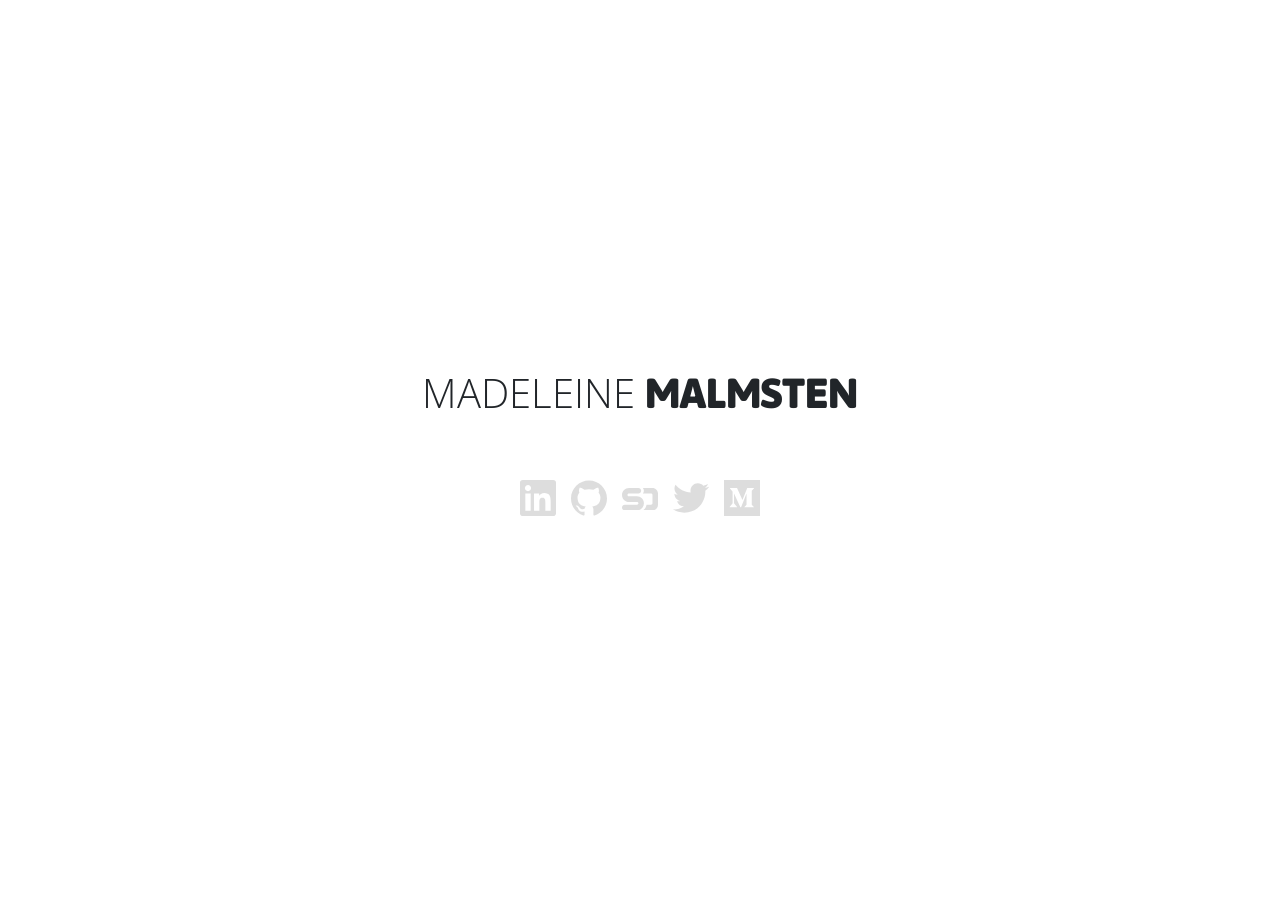
==== index.html @ 08305f17 "Update links" ====
<!DOCTYPE html>
<html lang="en">

<head>
    <meta charset="UTF-8" />
    <meta name="viewport" content="width=device-width, initial-scale=1.0" />
    <meta http-equiv="X-UA-Compatible" content="ie=edge" />
    <title>Madeleine Malmsten</title>
    <link rel="stylesheet" href="style.css" />
</head>

<body>
    <div>
        <h1><span class="thin">Madeleine</span> Malmsten</h1>
        <div class="contact">
            <div class="social-div">
                <a href="https://se.linkedin.com/in/madeleine-malmsten-ba744987" target="_blank">
                    <svg class="w-9" id="linkedin" aria-labelledby="simpleicons-linkedin-icon" role="img" viewBox="0 0 24 24" xmlns="http://www.w3.org/2000/svg">
              <title id="simpleicons-linkedin-icon">LinkedIn icon</title>
              <path
                d="M20.447 20.452h-3.554v-5.569c0-1.328-.027-3.037-1.852-3.037-1.853 0-2.136 1.445-2.136 2.939v5.667H9.351V9h3.414v1.561h.046c.477-.9 1.637-1.85 3.37-1.85 3.601 0 4.267 2.37 4.267 5.455v6.286zM5.337 7.433c-1.144 0-2.063-.926-2.063-2.065 0-1.138.92-2.063 2.063-2.063 1.14 0 2.064.925 2.064 2.063 0 1.139-.925 2.065-2.064 2.065zm1.782 13.019H3.555V9h3.564v11.452zM22.225 0H1.771C.792 0 0 .774 0 1.729v20.542C0 23.227.792 24 1.771 24h20.451C23.2 24 24 23.227 24 22.271V1.729C24 .774 23.2 0 22.222 0h.003z"
              ></path>
            </svg>
                </a>
                <a href="https://github.com/mmalmsten" target="_blank">
                    <svg class="w-9" id="github" aria-labelledby="simpleicons-github-icon" role="img" viewBox="0 0 24 24" xmlns="http://www.w3.org/2000/svg">
              <title id="simpleicons-github-icon">GitHub icon</title>
              <path
                d="M12 .297c-6.63 0-12 5.373-12 12 0 5.303 3.438 9.8 8.205 11.385.6.113.82-.258.82-.577 0-.285-.01-1.04-.015-2.04-3.338.724-4.042-1.61-4.042-1.61C4.422 18.07 3.633 17.7 3.633 17.7c-1.087-.744.084-.729.084-.729 1.205.084 1.838 1.236 1.838 1.236 1.07 1.835 2.809 1.305 3.495.998.108-.776.417-1.305.76-1.605-2.665-.3-5.466-1.332-5.466-5.93 0-1.31.465-2.38 1.235-3.22-.135-.303-.54-1.523.105-3.176 0 0 1.005-.322 3.3 1.23.96-.267 1.98-.399 3-.405 1.02.006 2.04.138 3 .405 2.28-1.552 3.285-1.23 3.285-1.23.645 1.653.24 2.873.12 3.176.765.84 1.23 1.91 1.23 3.22 0 4.61-2.805 5.625-5.475 5.92.42.36.81 1.096.81 2.22 0 1.606-.015 2.896-.015 3.286 0 .315.21.69.825.57C20.565 22.092 24 17.592 24 12.297c0-6.627-5.373-12-12-12"
              ></path>
            </svg>
                </a>
                <a href="https://speakerdeck.com/mmalmsten/" target="_blank">
                    <svg class="w-9" viewBox="0 0 32 27">
              <g
                style="
                  fill: none;
                  fill-rule: evenodd;
                  stroke: none;
                  stroke-width: 1;
                "
                transform="translate(-41,-18)"
                id="Speaker-Deck-Home"
              >
                <path
                  id="speakerdeck"
                  d="M 54.366541,37.5 H 47.25 C 43.79822,37.5 41,34.70178 41,31.25 41,27.79822 43.79822,25 47.25,25 h 8.302632 c 1.380711,0 2.5,1.119288 2.5,2.5 0,1.380712 -1.119289,2.5 -2.5,2.5 H 47.12218 c -0.690356,0 -1.25,0.559644 -1.25,1.25 0,0.690356 0.559644,1.25 1.25,1.25 h 7.116542 c 3.45178,0 6.25,2.79822 6.25,6.25 0,3.45178 -2.79822,6.25 -6.25,6.25 H 43.5 C 42.119288,45 41,43.880712 41,42.5 41,41.119288 42.119288,40 43.5,40 h 10.866541 c 0.690356,0 1.25,-0.559644 1.25,-1.25 0,-0.690356 -0.559644,-1.25 -1.25,-1.25 z m 5.260163,7.5 c 1.662425,-1.124292 2.850603,-2.916504 3.194251,-5 h 4.034474 c 0.678711,0 1.228914,-0.559644 1.228914,-1.25 v -7.5 c 0,-0.690356 -0.550203,-1.25 -1.228914,-1.25 h -7.329113 c 0.583783,-0.663446 0.938759,-1.539557 0.938759,-2.5 0,-0.960443 -0.354976,-1.836554 -0.938759,-2.5 h 8.558027 C 70.799185,25 73,27.238576 73,30 v 10 c 0,2.761424 -2.200815,5 -4.915657,5 z"
                />
              </g>
            </svg>
                </a>
                <a href="https://twitter.com/madde" target="_blank">
                    <svg class="w-9" id="twitter" aria-labelledby="simpleicons-twitter-icon" role="img" viewBox="0 0 24 24" xmlns="http://www.w3.org/2000/svg">
              <title id="simpleicons-twitter-icon">Twitter icon</title>
              <path
                d="M23.954 4.569c-.885.389-1.83.654-2.825.775 1.014-.611 1.794-1.574 2.163-2.723-.951.555-2.005.959-3.127 1.184-.896-.959-2.173-1.559-3.591-1.559-2.717 0-4.92 2.203-4.92 4.917 0 .39.045.765.127 1.124C7.691 8.094 4.066 6.13 1.64 3.161c-.427.722-.666 1.561-.666 2.475 0 1.71.87 3.213 2.188 4.096-.807-.026-1.566-.248-2.228-.616v.061c0 2.385 1.693 4.374 3.946 4.827-.413.111-.849.171-1.296.171-.314 0-.615-.03-.916-.086.631 1.953 2.445 3.377 4.604 3.417-1.68 1.319-3.809 2.105-6.102 2.105-.39 0-.779-.023-1.17-.067 2.189 1.394 4.768 2.209 7.557 2.209 9.054 0 13.999-7.496 13.999-13.986 0-.209 0-.42-.015-.63.961-.689 1.8-1.56 2.46-2.548l-.047-.02z"
              ></path>
            </svg>
                </a>
                <a href="https://medium.com/@m.malmsten" target="_blank">
                    <svg class="w-9" id="medium" viewBox="0 0 256 256" version="1.1" xmlns="http://www.w3.org/2000/svg" xmlns:xlink="http://www.w3.org/1999/xlink" preserveAspectRatio="xMidYMid">
              <g>
                <rect x="0" y="0" width="256" height="256"></rect>
                <path
                  d="M61.0908952,85.6165814 C61.3045665,83.5054371 60.4994954,81.4188058 58.9230865,79.9979257 L42.8652446,60.6536969 L42.8652446,57.7641026 L92.7248438,57.7641026 L131.263664,142.284737 L165.145712,57.7641026 L212.676923,57.7641026 L212.676923,60.6536969 L198.947468,73.8174045 C197.763839,74.719636 197.176698,76.2025173 197.421974,77.670197 L197.421974,174.391342 C197.176698,175.859021 197.763839,177.341902 198.947468,178.244134 L212.355766,191.407842 L212.355766,194.297436 L144.91283,194.297436 L144.91283,191.407842 L158.802864,177.923068 C160.16778,176.558537 160.16778,176.157205 160.16778,174.070276 L160.16778,95.8906948 L121.54867,193.97637 L116.329871,193.97637 L71.3679139,95.8906948 L71.3679139,161.628966 C70.9930375,164.392788 71.9109513,167.175352 73.8568795,169.174019 L91.9219516,191.086776 L91.9219516,193.97637 L40.6974359,193.97637 L40.6974359,191.086776 L58.7625081,169.174019 C60.6942682,167.172038 61.5586577,164.371016 61.0908952,161.628966 L61.0908952,85.6165814 Z"
                  fill="#FFFFFF"
                ></path>
              </g>
            </svg>
                </a>
            </div>
        </div>
    </div>
</body>

</html>
---- style.css ----
@import url(https://fonts.googleapis.com/css?family=Asap:400,400italic,700|Source+Code+Pro|Architects+Daughter|Open+Sans:100,300,400|Source+Code+Pro);
body {
    color: #212529;
    font-family: "Asap", sans-serif;
    display: flex;
    justify-content: center;
    align-items: center;
    height: 100vh;
    overflow: hidden;
}

h1 {
    font-size: 42px;
    font-weight: 900;
    text-transform: uppercase;
    text-align: center;
}

.thin {
    font-family: "Open Sans", sans-serif;
    font-weight: 100;
    font-size: 0.95em;
}

a {
    color: #c99310;
    text-decoration: none;
}

a:hover,
a:focus,
a:active,
a:hover .code,
a:focus .code,
a:active .code {
    color: #575757 !important;
}

.code {
    color: #c99310;
    background: transparent;
    padding: 0;
    border-radius: 0;
    font-size: 21px;
    text-align: center;
    display: block;
    font-family: "Source Code Pro", serif;
    margin-bottom: 45px;
    text-transform: none;
}

p {
    line-height: 1.5;
}

.content {
    max-width: 640px;
    margin: auto;
    padding: 0 60px;
}

.social-div {
    margin: 60px auto;
    text-align: center;
    display: flex;
    justify-content: center;
    gap: 15px;
}

.social-div svg,
.social-div #speakerdeck {
    fill: rgba(87, 87, 87, 0.2);
    -webkit-transition: all 0.3s;
    transition: all 0.3s;
    width: 36px;
}

.social-div #medium:hover {
    fill: #000;
}

.social-div #github:hover {
    fill: #614381;
}

.social-div #linkedin:hover {
    fill: #1ba8e5;
}

.social-div #speakerdeck:hover {
    fill: #009287;
}

.social-div #twitter:hover {
    fill: #1da1f2;
}

.social-div #youtube:hover {
    fill: #e62117;
}

.social-div #instagram:hover {
    fill: #125688;
}

@media (max-width: 767px) {
    .social-div #medium {
        fill: #000;
    }
    .social-div #github {
        fill: #614381;
    }
    .social-div #linkedin {
        fill: #1ba8e5;
    }
    .social-div #speakerdeck {
        fill: #009287;
    }
    .social-div #twitter {
        fill: #1da1f2;
    }
    .social-div #youtube {
        fill: #e62117;
    }
    .social-div #instagram {
        fill: #125688;
    }
}
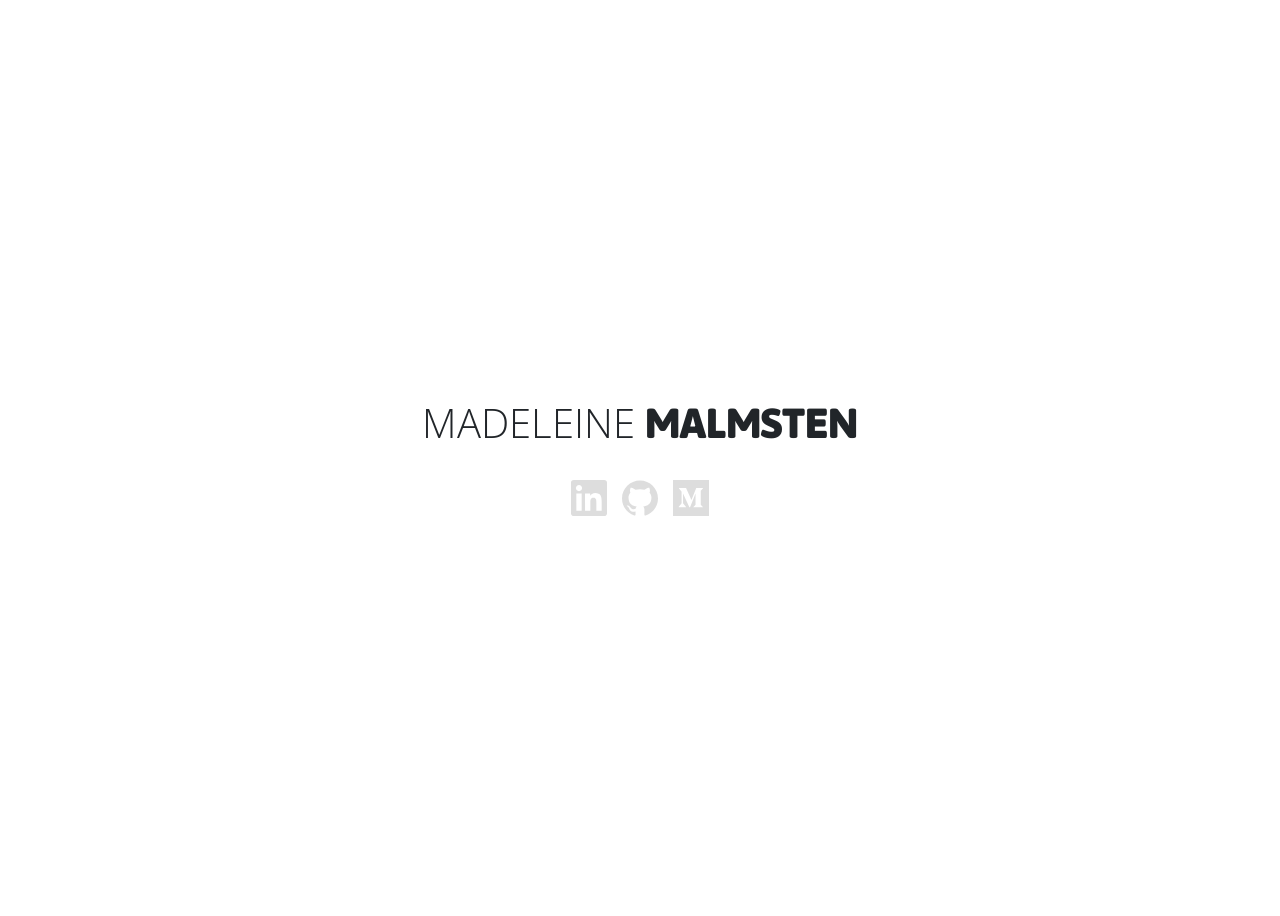
==== commit 6da56a8f: "Removed link" ====
--- a/index.html
+++ b/index.html
@@ -1,64 +1,61 @@
 <!DOCTYPE html>
 <html lang="en">
-
-<head>
+  <head>
     <meta charset="UTF-8" />
     <meta name="viewport" content="width=device-width, initial-scale=1.0" />
     <meta http-equiv="X-UA-Compatible" content="ie=edge" />
     <title>Madeleine Malmsten</title>
     <link rel="stylesheet" href="style.css" />
-</head>
+  </head>
 
-<body>
+  <body>
     <div>
-        <h1><span class="thin">Madeleine</span> Malmsten</h1>
-        <div class="contact">
-            <div class="social-div">
-                <a href="https://se.linkedin.com/in/madeleine-malmsten-ba744987" target="_blank">
-                    <svg class="w-9" id="linkedin" aria-labelledby="simpleicons-linkedin-icon" role="img" viewBox="0 0 24 24" xmlns="http://www.w3.org/2000/svg">
+      <h1><span class="thin">Madeleine</span> Malmsten</h1>
+      <div class="contact">
+        <div class="social-div">
+          <a
+            href="https://se.linkedin.com/in/madeleine-malmsten-ba744987"
+            target="_blank"
+          >
+            <svg
+              class="w-9"
+              id="linkedin"
+              aria-labelledby="simpleicons-linkedin-icon"
+              role="img"
+              viewBox="0 0 24 24"
+              xmlns="http://www.w3.org/2000/svg"
+            >
               <title id="simpleicons-linkedin-icon">LinkedIn icon</title>
               <path
                 d="M20.447 20.452h-3.554v-5.569c0-1.328-.027-3.037-1.852-3.037-1.853 0-2.136 1.445-2.136 2.939v5.667H9.351V9h3.414v1.561h.046c.477-.9 1.637-1.85 3.37-1.85 3.601 0 4.267 2.37 4.267 5.455v6.286zM5.337 7.433c-1.144 0-2.063-.926-2.063-2.065 0-1.138.92-2.063 2.063-2.063 1.14 0 2.064.925 2.064 2.063 0 1.139-.925 2.065-2.064 2.065zm1.782 13.019H3.555V9h3.564v11.452zM22.225 0H1.771C.792 0 0 .774 0 1.729v20.542C0 23.227.792 24 1.771 24h20.451C23.2 24 24 23.227 24 22.271V1.729C24 .774 23.2 0 22.222 0h.003z"
               ></path>
             </svg>
-                </a>
-                <a href="https://github.com/mmalmsten" target="_blank">
-                    <svg class="w-9" id="github" aria-labelledby="simpleicons-github-icon" role="img" viewBox="0 0 24 24" xmlns="http://www.w3.org/2000/svg">
+          </a>
+          <a href="https://github.com/mmalmsten" target="_blank">
+            <svg
+              class="w-9"
+              id="github"
+              aria-labelledby="simpleicons-github-icon"
+              role="img"
+              viewBox="0 0 24 24"
+              xmlns="http://www.w3.org/2000/svg"
+            >
               <title id="simpleicons-github-icon">GitHub icon</title>
               <path
                 d="M12 .297c-6.63 0-12 5.373-12 12 0 5.303 3.438 9.8 8.205 11.385.6.113.82-.258.82-.577 0-.285-.01-1.04-.015-2.04-3.338.724-4.042-1.61-4.042-1.61C4.422 18.07 3.633 17.7 3.633 17.7c-1.087-.744.084-.729.084-.729 1.205.084 1.838 1.236 1.838 1.236 1.07 1.835 2.809 1.305 3.495.998.108-.776.417-1.305.76-1.605-2.665-.3-5.466-1.332-5.466-5.93 0-1.31.465-2.38 1.235-3.22-.135-.303-.54-1.523.105-3.176 0 0 1.005-.322 3.3 1.23.96-.267 1.98-.399 3-.405 1.02.006 2.04.138 3 .405 2.28-1.552 3.285-1.23 3.285-1.23.645 1.653.24 2.873.12 3.176.765.84 1.23 1.91 1.23 3.22 0 4.61-2.805 5.625-5.475 5.92.42.36.81 1.096.81 2.22 0 1.606-.015 2.896-.015 3.286 0 .315.21.69.825.57C20.565 22.092 24 17.592 24 12.297c0-6.627-5.373-12-12-12"
               ></path>
             </svg>
-                </a>
-                <a href="https://speakerdeck.com/mmalmsten/" target="_blank">
-                    <svg class="w-9" viewBox="0 0 32 27">
-              <g
-                style="
-                  fill: none;
-                  fill-rule: evenodd;
-                  stroke: none;
-                  stroke-width: 1;
-                "
-                transform="translate(-41,-18)"
-                id="Speaker-Deck-Home"
-              >
-                <path
-                  id="speakerdeck"
-                  d="M 54.366541,37.5 H 47.25 C 43.79822,37.5 41,34.70178 41,31.25 41,27.79822 43.79822,25 47.25,25 h 8.302632 c 1.380711,0 2.5,1.119288 2.5,2.5 0,1.380712 -1.119289,2.5 -2.5,2.5 H 47.12218 c -0.690356,0 -1.25,0.559644 -1.25,1.25 0,0.690356 0.559644,1.25 1.25,1.25 h 7.116542 c 3.45178,0 6.25,2.79822 6.25,6.25 0,3.45178 -2.79822,6.25 -6.25,6.25 H 43.5 C 42.119288,45 41,43.880712 41,42.5 41,41.119288 42.119288,40 43.5,40 h 10.866541 c 0.690356,0 1.25,-0.559644 1.25,-1.25 0,-0.690356 -0.559644,-1.25 -1.25,-1.25 z m 5.260163,7.5 c 1.662425,-1.124292 2.850603,-2.916504 3.194251,-5 h 4.034474 c 0.678711,0 1.228914,-0.559644 1.228914,-1.25 v -7.5 c 0,-0.690356 -0.550203,-1.25 -1.228914,-1.25 h -7.329113 c 0.583783,-0.663446 0.938759,-1.539557 0.938759,-2.5 0,-0.960443 -0.354976,-1.836554 -0.938759,-2.5 h 8.558027 C 70.799185,25 73,27.238576 73,30 v 10 c 0,2.761424 -2.200815,5 -4.915657,5 z"
-                />
-              </g>
-            </svg>
-                </a>
-                <a href="https://twitter.com/madde" target="_blank">
-                    <svg class="w-9" id="twitter" aria-labelledby="simpleicons-twitter-icon" role="img" viewBox="0 0 24 24" xmlns="http://www.w3.org/2000/svg">
-              <title id="simpleicons-twitter-icon">Twitter icon</title>
-              <path
-                d="M23.954 4.569c-.885.389-1.83.654-2.825.775 1.014-.611 1.794-1.574 2.163-2.723-.951.555-2.005.959-3.127 1.184-.896-.959-2.173-1.559-3.591-1.559-2.717 0-4.92 2.203-4.92 4.917 0 .39.045.765.127 1.124C7.691 8.094 4.066 6.13 1.64 3.161c-.427.722-.666 1.561-.666 2.475 0 1.71.87 3.213 2.188 4.096-.807-.026-1.566-.248-2.228-.616v.061c0 2.385 1.693 4.374 3.946 4.827-.413.111-.849.171-1.296.171-.314 0-.615-.03-.916-.086.631 1.953 2.445 3.377 4.604 3.417-1.68 1.319-3.809 2.105-6.102 2.105-.39 0-.779-.023-1.17-.067 2.189 1.394 4.768 2.209 7.557 2.209 9.054 0 13.999-7.496 13.999-13.986 0-.209 0-.42-.015-.63.961-.689 1.8-1.56 2.46-2.548l-.047-.02z"
-              ></path>
-            </svg>
-                </a>
-                <a href="https://medium.com/@m.malmsten" target="_blank">
-                    <svg class="w-9" id="medium" viewBox="0 0 256 256" version="1.1" xmlns="http://www.w3.org/2000/svg" xmlns:xlink="http://www.w3.org/1999/xlink" preserveAspectRatio="xMidYMid">
+          </a>
+          <a href="https://medium.com/@m.malmsten" target="_blank">
+            <svg
+              class="w-9"
+              id="medium"
+              viewBox="0 0 256 256"
+              version="1.1"
+              xmlns="http://www.w3.org/2000/svg"
+              xmlns:xlink="http://www.w3.org/1999/xlink"
+              preserveAspectRatio="xMidYMid"
+            >
               <g>
                 <rect x="0" y="0" width="256" height="256"></rect>
                 <path
@@ -67,10 +64,9 @@
                 ></path>
               </g>
             </svg>
-                </a>
-            </div>
+          </a>
         </div>
+      </div>
     </div>
-</body>
-
-</html>+  </body>
+</html>
--- a/style.css
+++ b/style.css
@@ -60,7 +60,7 @@
 }
 
 .social-div {
-    margin: 60px auto;
+    margin: 30px auto;
     text-align: center;
     display: flex;
     justify-content: center;
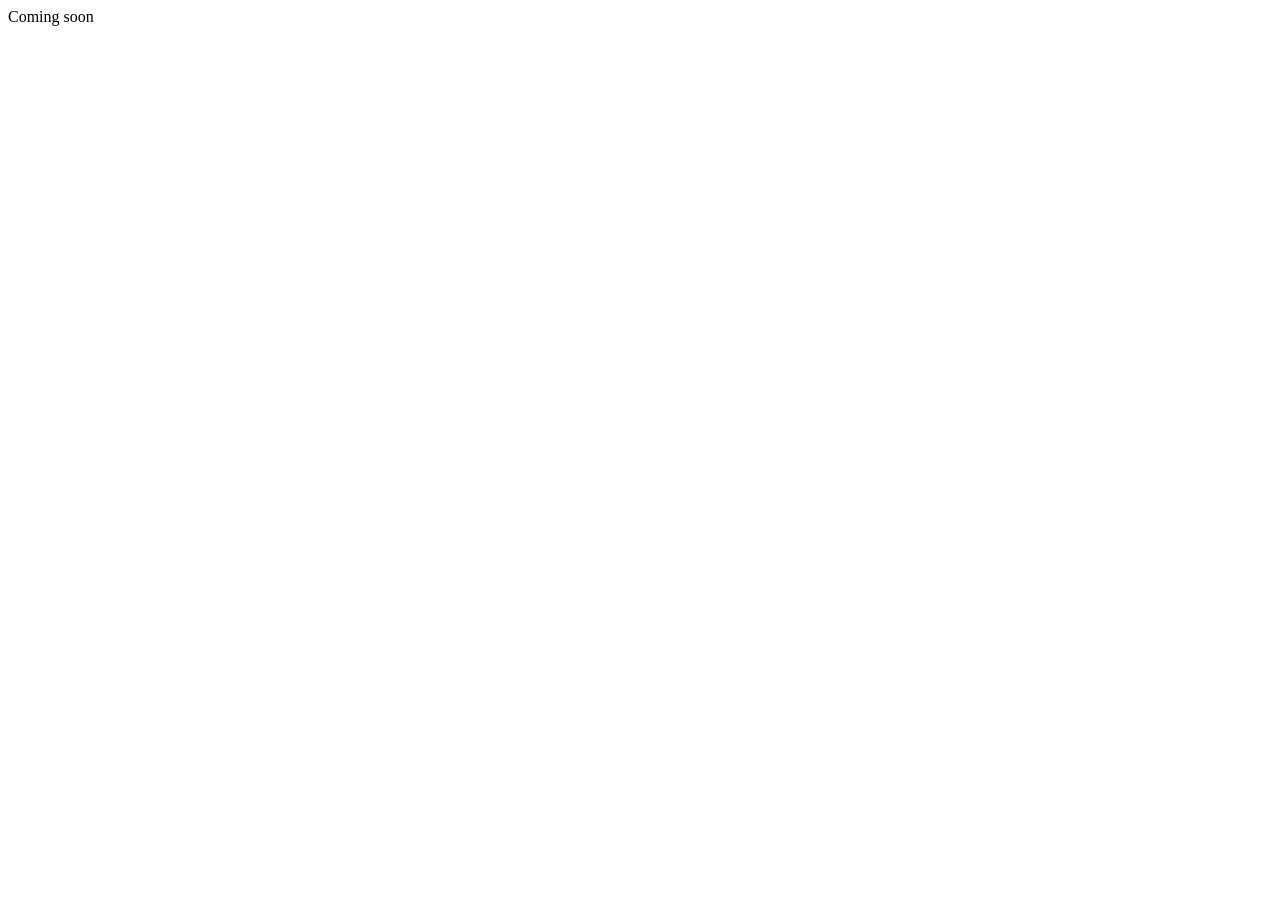
==== commit 3bcdb346: "Initial commit" ====
--- a/index.html
+++ b/index.html
@@ -1,72 +1,11 @@
 <!DOCTYPE html>
 <html lang="en">
-  <head>
-    <meta charset="UTF-8" />
-    <meta name="viewport" content="width=device-width, initial-scale=1.0" />
-    <meta http-equiv="X-UA-Compatible" content="ie=edge" />
-    <title>Madeleine Malmsten</title>
-    <link rel="stylesheet" href="style.css" />
-  </head>
-
-  <body>
-    <div>
-      <h1><span class="thin">Madeleine</span> Malmsten</h1>
-      <div class="contact">
-        <div class="social-div">
-          <a
-            href="https://se.linkedin.com/in/madeleine-malmsten-ba744987"
-            target="_blank"
-          >
-            <svg
-              class="w-9"
-              id="linkedin"
-              aria-labelledby="simpleicons-linkedin-icon"
-              role="img"
-              viewBox="0 0 24 24"
-              xmlns="http://www.w3.org/2000/svg"
-            >
-              <title id="simpleicons-linkedin-icon">LinkedIn icon</title>
-              <path
-                d="M20.447 20.452h-3.554v-5.569c0-1.328-.027-3.037-1.852-3.037-1.853 0-2.136 1.445-2.136 2.939v5.667H9.351V9h3.414v1.561h.046c.477-.9 1.637-1.85 3.37-1.85 3.601 0 4.267 2.37 4.267 5.455v6.286zM5.337 7.433c-1.144 0-2.063-.926-2.063-2.065 0-1.138.92-2.063 2.063-2.063 1.14 0 2.064.925 2.064 2.063 0 1.139-.925 2.065-2.064 2.065zm1.782 13.019H3.555V9h3.564v11.452zM22.225 0H1.771C.792 0 0 .774 0 1.729v20.542C0 23.227.792 24 1.771 24h20.451C23.2 24 24 23.227 24 22.271V1.729C24 .774 23.2 0 22.222 0h.003z"
-              ></path>
-            </svg>
-          </a>
-          <a href="https://github.com/mmalmsten" target="_blank">
-            <svg
-              class="w-9"
-              id="github"
-              aria-labelledby="simpleicons-github-icon"
-              role="img"
-              viewBox="0 0 24 24"
-              xmlns="http://www.w3.org/2000/svg"
-            >
-              <title id="simpleicons-github-icon">GitHub icon</title>
-              <path
-                d="M12 .297c-6.63 0-12 5.373-12 12 0 5.303 3.438 9.8 8.205 11.385.6.113.82-.258.82-.577 0-.285-.01-1.04-.015-2.04-3.338.724-4.042-1.61-4.042-1.61C4.422 18.07 3.633 17.7 3.633 17.7c-1.087-.744.084-.729.084-.729 1.205.084 1.838 1.236 1.838 1.236 1.07 1.835 2.809 1.305 3.495.998.108-.776.417-1.305.76-1.605-2.665-.3-5.466-1.332-5.466-5.93 0-1.31.465-2.38 1.235-3.22-.135-.303-.54-1.523.105-3.176 0 0 1.005-.322 3.3 1.23.96-.267 1.98-.399 3-.405 1.02.006 2.04.138 3 .405 2.28-1.552 3.285-1.23 3.285-1.23.645 1.653.24 2.873.12 3.176.765.84 1.23 1.91 1.23 3.22 0 4.61-2.805 5.625-5.475 5.92.42.36.81 1.096.81 2.22 0 1.606-.015 2.896-.015 3.286 0 .315.21.69.825.57C20.565 22.092 24 17.592 24 12.297c0-6.627-5.373-12-12-12"
-              ></path>
-            </svg>
-          </a>
-          <a href="https://medium.com/@m.malmsten" target="_blank">
-            <svg
-              class="w-9"
-              id="medium"
-              viewBox="0 0 256 256"
-              version="1.1"
-              xmlns="http://www.w3.org/2000/svg"
-              xmlns:xlink="http://www.w3.org/1999/xlink"
-              preserveAspectRatio="xMidYMid"
-            >
-              <g>
-                <rect x="0" y="0" width="256" height="256"></rect>
-                <path
-                  d="M61.0908952,85.6165814 C61.3045665,83.5054371 60.4994954,81.4188058 58.9230865,79.9979257 L42.8652446,60.6536969 L42.8652446,57.7641026 L92.7248438,57.7641026 L131.263664,142.284737 L165.145712,57.7641026 L212.676923,57.7641026 L212.676923,60.6536969 L198.947468,73.8174045 C197.763839,74.719636 197.176698,76.2025173 197.421974,77.670197 L197.421974,174.391342 C197.176698,175.859021 197.763839,177.341902 198.947468,178.244134 L212.355766,191.407842 L212.355766,194.297436 L144.91283,194.297436 L144.91283,191.407842 L158.802864,177.923068 C160.16778,176.558537 160.16778,176.157205 160.16778,174.070276 L160.16778,95.8906948 L121.54867,193.97637 L116.329871,193.97637 L71.3679139,95.8906948 L71.3679139,161.628966 C70.9930375,164.392788 71.9109513,167.175352 73.8568795,169.174019 L91.9219516,191.086776 L91.9219516,193.97637 L40.6974359,193.97637 L40.6974359,191.086776 L58.7625081,169.174019 C60.6942682,167.172038 61.5586577,164.371016 61.0908952,161.628966 L61.0908952,85.6165814 Z"
-                  fill="#FFFFFF"
-                ></path>
-              </g>
-            </svg>
-          </a>
-        </div>
-      </div>
-    </div>
-  </body>
-</html>
+<head>
+    <meta charset="UTF-8">
+    <meta name="viewport" content="width=device-width, initial-scale=1.0">
+    <title>Document</title>
+</head>
+<body>
+    Coming soon
+</body>
+</html>
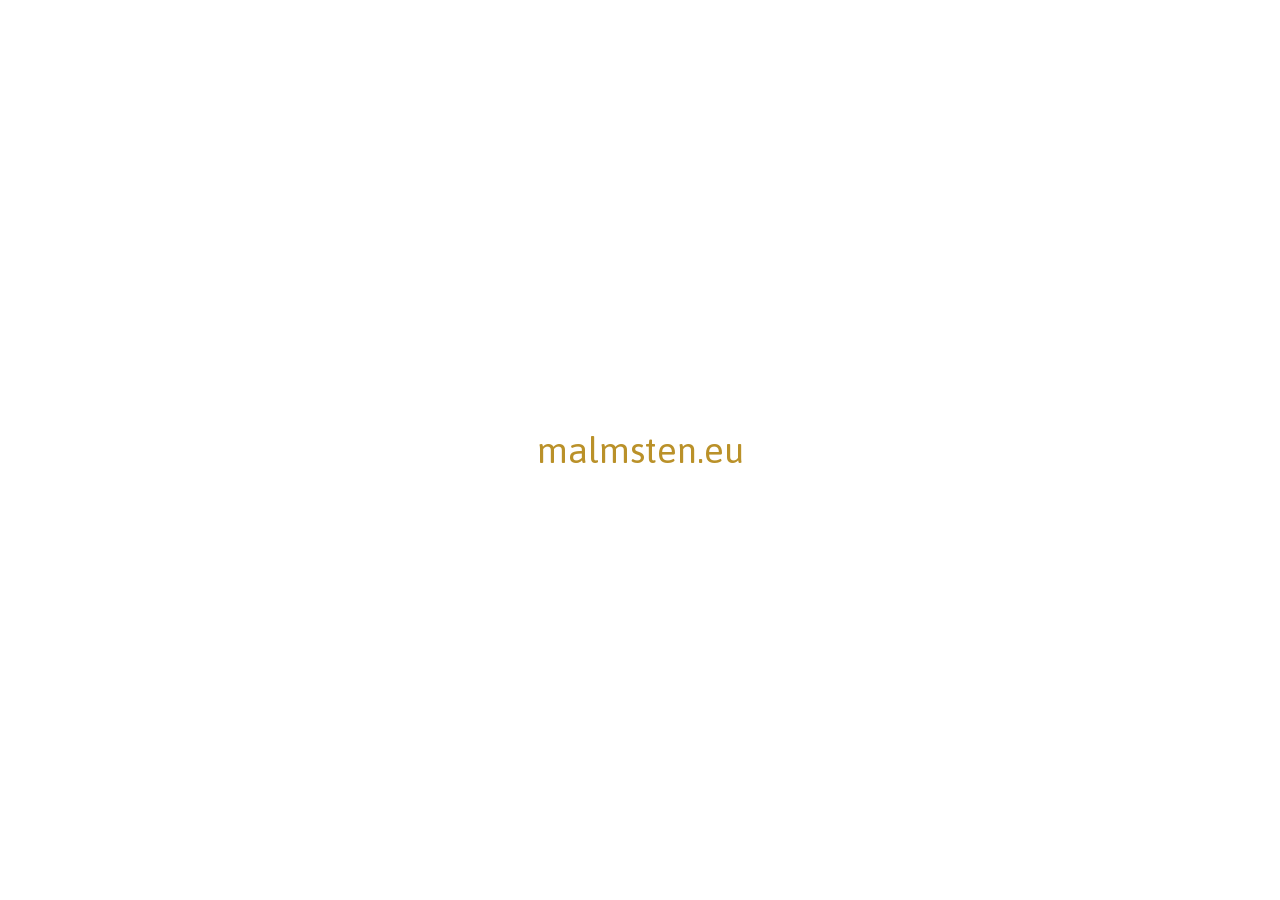
==== commit 4f8a81b5: "Nextjs static output" ====
--- a/index.html
+++ b/index.html
@@ -1,11 +1 @@
-<!DOCTYPE html>
-<html lang="en">
-<head>
-    <meta charset="UTF-8">
-    <meta name="viewport" content="width=device-width, initial-scale=1.0">
-    <title>Document</title>
-</head>
-<body>
-    Coming soon
-</body>
-</html>+<!DOCTYPE html><html lang="en" class="asap_e6116f78-module__EqFZ5q__variable asap_f903436e-module__VfbDya__variable h-full antialiased"><head><meta charSet="utf-8"/><meta name="viewport" content="width=device-width, initial-scale=1"/><link rel="preload" href="/_next/static/media/bc44eae7e2e44295-s.p.1rh46f8phqm43.woff2" as="font" crossorigin="" type="font/woff2"/><link rel="stylesheet" href="/_next/static/chunks/1v6n2kej1axaq.css" data-precedence="next"/><link rel="preload" as="script" fetchPriority="low" href="/_next/static/chunks/3l04zcqx63h3y.js"/><script src="/_next/static/chunks/41qfcvra0dvw4.js" async=""></script><script src="/_next/static/chunks/1mh6a-0e61pyc.js" async=""></script><script src="/_next/static/chunks/turbopack-0_i3ve-33z88y.js" async=""></script><script src="/_next/static/chunks/3fntmmi971322.js" async=""></script><title>Create Next App</title><meta name="description" content="Generated by create next app"/><link rel="icon" href="/favicon.ico?favicon.0867xvy6iojxm.ico" sizes="48x48" type="image/x-icon"/><meta name="next-size-adjust" content=""/><script src="/_next/static/chunks/0cz1d0mv5g_q7.js" noModule=""></script></head><body class="min-h-full flex flex-col"><div hidden=""><!--$--><!--/$--></div><div class="fixed inset-0 flex items-center justify-center text-4xl">malmsten.eu</div><!--$--><!--/$--><script src="/_next/static/chunks/3l04zcqx63h3y.js" id="_R_" async=""></script><script>(self.__next_f=self.__next_f||[]).push([0])</script><script>self.__next_f.push([1,"1:\"$Sreact.fragment\"\n2:I[39756,[\"/_next/static/chunks/3fntmmi971322.js\"],\"default\"]\n3:I[37457,[\"/_next/static/chunks/3fntmmi971322.js\"],\"default\"]\n4:I[97367,[\"/_next/static/chunks/3fntmmi971322.js\"],\"OutletBoundary\"]\n5:\"$Sreact.suspense\"\n7:I[97367,[\"/_next/static/chunks/3fntmmi971322.js\"],\"ViewportBoundary\"]\n9:I[97367,[\"/_next/static/chunks/3fntmmi971322.js\"],\"MetadataBoundary\"]\nb:I[68027,[\"/_next/static/chunks/3fntmmi971322.js\"],\"default\",1]\n:HL[\"/_next/static/chunks/1v6n2kej1axaq.css\",\"style\"]\n:HL[\"/_next/static/media/bc44eae7e2e44295-s.p.1rh46f8phqm43.woff2\",\"font\",{\"crossOrigin\":\"\",\"type\":\"font/woff2\"}]\n0:{\"P\":null,\"c\":[\"\",\"\"],\"q\":\"\",\"i\":false,\"f\":[[[\"\",{\"children\":[\"__PAGE__\",{},\"$undefined\",\"$undefined\",4608]},\"$undefined\",\"$undefined\",4624],[[\"$\",\"$1\",\"c\",{\"children\":[[[\"$\",\"link\",\"0\",{\"rel\":\"stylesheet\",\"href\":\"/_next/static/chunks/1v6n2kej1axaq.css\",\"precedence\":\"next\",\"crossOrigin\":\"$undefined\",\"nonce\":\"$undefined\"}],[\"$\",\"script\",\"script-0\",{\"src\":\"/_next/static/chunks/3fntmmi971322.js\",\"async\":true,\"nonce\":\"$undefined\"}]],[\"$\",\"html\",null,{\"lang\":\"en\",\"className\":\"asap_e6116f78-module__EqFZ5q__variable asap_f903436e-module__VfbDya__variable h-full antialiased\",\"children\":[\"$\",\"body\",null,{\"className\":\"min-h-full flex flex-col\",\"children\":[\"$\",\"$L2\",null,{\"parallelRouterKey\":\"children\",\"error\":\"$undefined\",\"errorStyles\":\"$undefined\",\"errorScripts\":\"$undefined\",\"template\":[\"$\",\"$L3\",null,{}],\"templateStyles\":\"$undefined\",\"templateScripts\":\"$undefined\",\"notFound\":[[[\"$\",\"title\",null,{\"children\":\"404: This page could not be found.\"}],[\"$\",\"div\",null,{\"style\":{\"fontFamily\":\"system-ui,\\\"Segoe UI\\\",Roboto,Helvetica,Arial,sans-serif,\\\"Apple Color Emoji\\\",\\\"Segoe UI Emoji\\\"\",\"height\":\"100vh\",\"textAlign\":\"center\",\"display\":\"flex\",\"flexDirection\":\"column\",\"alignItems\":\"center\",\"justifyContent\":\"center\"},\"children\":[\"$\",\"div\",null,{\"children\":[[\"$\",\"style\",null,{\"dangerouslySetInnerHTML\":{\"__html\":\"body{color:#000;background:#fff;margin:0}.next-error-h1{border-right:1px solid rgba(0,0,0,.3)}@media (prefers-color-scheme:dark){body{color:#fff;background:#000}.next-error-h1{border-right:1px solid rgba(255,255,255,.3)}}\"}}],[\"$\",\"h1\",null,{\"className\":\"next-error-h1\",\"style\":{\"display\":\"inline-block\",\"margin\":\"0 20px 0 0\",\"padding\":\"0 23px 0 0\",\"fontSize\":24,\"fontWeight\":500,\"verticalAlign\":\"top\",\"lineHeight\":\"49px\"},\"children\":404}],[\"$\",\"div\",null,{\"style\":{\"display\":\"inline-block\"},\"children\":[\"$\",\"h2\",null,{\"style\":{\"fontSize\":14,\"fontWeight\":400,\"lineHeight\":\"49px\",\"margin\":0},\"children\":\"This page could not be found.\"}]}]]}]}]],[]],\"forbidden\":\"$undefined\",\"unauthorized\":\"$undefined\"}]}]}]]}],{\"children\":[[\"$\",\"$1\",\"c\",{\"children\":[[\"$\",\"div\",null,{\"className\":\"fixed inset-0 flex items-center justify-center text-4xl\",\"children\":\"malmsten.eu\"}],null,[\"$\",\"$L4\",null,{\"children\":[\"$\",\"$5\",null,{\"name\":\"Next.MetadataOutlet\",\"children\":\"$@6\"}]}]]}],{},null,false,null]},null,false,null],[\"$\",\"$1\",\"h\",{\"children\":[null,[\"$\",\"$L7\",null,{\"children\":\"$L8\"}],[\"$\",\"div\",null,{\"hidden\":true,\"children\":[\"$\",\"$L9\",null,{\"children\":[\"$\",\"$5\",null,{\"name\":\"Next.Metadata\",\"children\":\"$La\"}]}]}],[\"$\",\"meta\",null,{\"name\":\"next-size-adjust\",\"content\":\"\"}]]}],false]],\"m\":\"$undefined\",\"G\":[\"$b\",[[\"$\",\"link\",\"0\",{\"rel\":\"stylesheet\",\"href\":\"/_next/static/chunks/1v6n2kej1axaq.css\",\"precedence\":\"next\",\"crossOrigin\":\"$undefined\",\"nonce\":\"$undefined\"}]]],\"S\":true,\"h\":null,\"r\":\"$undefined\",\"s\":\"$undefined\",\"a\":\"$undefined\",\"l\":\"$undefined\",\"p\":\"$undefined\",\"d\":\"$undefined\",\"b\":\"Tu9PYmfD9kdGr7Bca1AJP\"}\n8:[[\"$\",\"meta\",\"0\",{\"charSet\":\"utf-8\"}],[\"$\",\"meta\",\"1\",{\"name\":\"viewport\",\"content\":\"width=device-width, initial-scale=1\"}]]\nc:I[27201,[\"/_next/static/chunks/3fntmmi971322.js\"],\"IconMark\"]\n6:null\na:[[\"$\",\"title\",\"0\",{\"children\":\"Create Next App\"}],[\"$\",\"meta\",\"1\",{\"name\":\"description\",\"content\":\"Generated by create next app\"}],[\"$\",\"link\",\"2\",{\"rel\":\"icon\",\"href\":\"/favicon.ico?favicon.0867xvy6iojxm.ico\",\"sizes\":\"48x48\",\"type\":\"image/x-icon\"}],[\"$\",\"$Lc\",\"3\",{}]]\n"])</script></body></html>
--- a/_next/static/chunks/1v6n2kej1axaq.css
+++ b/_next/static/chunks/1v6n2kej1axaq.css
@@ -0,0 +1,3 @@
+@font-face{font-family:Asap;font-style:normal;font-weight:100 900;font-stretch:100%;font-display:swap;src:url(../media/3a237ca4f12460f8-s.3d0ty40-6uym3.woff2)format("woff2");unicode-range:U+102-103,U+110-111,U+128-129,U+168-169,U+1A0-1A1,U+1AF-1B0,U+300-301,U+303-304,U+308-309,U+323,U+329,U+1EA0-1EF9,U+20AB}@font-face{font-family:Asap;font-style:normal;font-weight:100 900;font-stretch:100%;font-display:swap;src:url(../media/1e954fae08d55ab7-s.2q3ep6t6beag3.woff2)format("woff2");unicode-range:U+100-2BA,U+2BD-2C5,U+2C7-2CC,U+2CE-2D7,U+2DD-2FF,U+304,U+308,U+329,U+1D00-1DBF,U+1E00-1E9F,U+1EF2-1EFF,U+2020,U+20A0-20AB,U+20AD-20C0,U+2113,U+2C60-2C7F,U+A720-A7FF}@font-face{font-family:Asap;font-style:normal;font-weight:100 900;font-stretch:100%;font-display:swap;src:url(../media/bc44eae7e2e44295-s.p.1rh46f8phqm43.woff2)format("woff2");unicode-range:U+??,U+131,U+152-153,U+2BB-2BC,U+2C6,U+2DA,U+2DC,U+304,U+308,U+329,U+2000-206F,U+20AC,U+2122,U+2191,U+2193,U+2212,U+2215,U+FEFF,U+FFFD}@font-face{font-family:Asap Fallback;src:local(Arial);ascent-override:94.2%;descent-override:21.38%;line-gap-override:0.0%;size-adjust:99.15%}.asap_e6116f78-module__EqFZ5q__className{font-family:Asap,Asap Fallback;font-style:normal}.asap_e6116f78-module__EqFZ5q__variable{--font-sans:"Asap", "Asap Fallback"}
+@font-face{font-family:Asap;font-style:normal;font-weight:100 900;font-stretch:100%;font-display:swap;src:url(../media/3a237ca4f12460f8-s.3d0ty40-6uym3.woff2)format("woff2");unicode-range:U+102-103,U+110-111,U+128-129,U+168-169,U+1A0-1A1,U+1AF-1B0,U+300-301,U+303-304,U+308-309,U+323,U+329,U+1EA0-1EF9,U+20AB}@font-face{font-family:Asap;font-style:normal;font-weight:100 900;font-stretch:100%;font-display:swap;src:url(../media/1e954fae08d55ab7-s.2q3ep6t6beag3.woff2)format("woff2");unicode-range:U+100-2BA,U+2BD-2C5,U+2C7-2CC,U+2CE-2D7,U+2DD-2FF,U+304,U+308,U+329,U+1D00-1DBF,U+1E00-1E9F,U+1EF2-1EFF,U+2020,U+20A0-20AB,U+20AD-20C0,U+2113,U+2C60-2C7F,U+A720-A7FF}@font-face{font-family:Asap;font-style:normal;font-weight:100 900;font-stretch:100%;font-display:swap;src:url(../media/bc44eae7e2e44295-s.p.1rh46f8phqm43.woff2)format("woff2");unicode-range:U+??,U+131,U+152-153,U+2BB-2BC,U+2C6,U+2DA,U+2DC,U+304,U+308,U+329,U+2000-206F,U+20AC,U+2122,U+2191,U+2193,U+2212,U+2215,U+FEFF,U+FFFD}@font-face{font-family:Asap Fallback;src:local(Arial);ascent-override:94.2%;descent-override:21.38%;line-gap-override:0.0%;size-adjust:99.15%}.asap_f903436e-module__VfbDya__className{font-family:Asap,Asap Fallback;font-style:normal}.asap_f903436e-module__VfbDya__variable{--font-serif:"Asap", "Asap Fallback"}
+@layer theme{:root,:host{--font-sans:-apple-system, BlinkMacSystemFont, "Segoe UI", Roboto, "Helvetica Neue", "Noto Sans", Arial, sans-serif, "Apple Color Emoji", "Segoe UI Emoji", "Segoe UI Symbol", "Noto Color Emoji";--font-serif:ui-serif, Georgia, Cambria, "Times New Roman", Times, serif;--font-mono:ui-monospace, SFMono-Regular, Menlo, Monaco, Consolas, "Liberation Mono", "Courier New", monospace;--text-4xl:2.25rem;--text-4xl--line-height:calc(2.5 / 2.25);--default-font-family:var(--font-sans);--default-mono-font-family:var(--font-mono)}}@layer base{*,:after,:before,::backdrop{box-sizing:border-box;border:0 solid;margin:0;padding:0}::file-selector-button{box-sizing:border-box;border:0 solid;margin:0;padding:0}html,:host{-webkit-text-size-adjust:100%;tab-size:4;line-height:1.5;font-family:var(--default-font-family,-apple-system, BlinkMacSystemFont, "Segoe UI", Roboto, "Helvetica Neue", "Noto Sans", Arial, sans-serif, "Apple Color Emoji", "Segoe UI Emoji", "Segoe UI Symbol", "Noto Color Emoji");font-feature-settings:var(--default-font-feature-settings,normal);font-variation-settings:var(--default-font-variation-settings,normal);-webkit-tap-highlight-color:transparent}hr{height:0;color:inherit;border-top-width:1px}abbr:where([title]){-webkit-text-decoration:underline dotted;text-decoration:underline dotted}h1,h2,h3,h4,h5,h6{font-size:inherit;font-weight:inherit}a{color:inherit;-webkit-text-decoration:inherit;-webkit-text-decoration:inherit;-webkit-text-decoration:inherit;-webkit-text-decoration:inherit;text-decoration:inherit}b,strong{font-weight:bolder}code,kbd,samp,pre{font-family:var(--default-mono-font-family,ui-monospace, SFMono-Regular, Menlo, Monaco, Consolas, "Liberation Mono", "Courier New", monospace);font-feature-settings:var(--default-mono-font-feature-settings,normal);font-variation-settings:var(--default-mono-font-variation-settings,normal);font-size:1em}small{font-size:80%}sub,sup{vertical-align:baseline;font-size:75%;line-height:0;position:relative}sub{bottom:-.25em}sup{top:-.5em}table{text-indent:0;border-color:inherit;border-collapse:collapse}:-moz-focusring:where(:not(iframe)){outline:auto}progress{vertical-align:baseline}summary{display:list-item}ol,ul,menu{list-style:none}img,svg,video,canvas,audio,iframe,embed,object{vertical-align:middle;display:block}img,video{max-width:100%;height:auto}button,input,select,optgroup,textarea{font:inherit;font-feature-settings:inherit;font-variation-settings:inherit;letter-spacing:inherit;color:inherit;opacity:1;background-color:#0000;border-radius:0}::file-selector-button{font:inherit;font-feature-settings:inherit;font-variation-settings:inherit;letter-spacing:inherit;color:inherit;opacity:1;background-color:#0000;border-radius:0}:where(select:is([multiple],[size])) optgroup{font-weight:bolder}:where(select:is([multiple],[size])) optgroup option{padding-inline-start:20px}::file-selector-button{margin-inline-end:4px}::placeholder{opacity:1}@supports (not ((-webkit-appearance:-apple-pay-button))) or (contain-intrinsic-size:1px){::placeholder{color:currentColor}@supports (color:color-mix(in lab, red, red)){::placeholder{color:color-mix(in oklab, currentcolor 50%, transparent)}}}textarea{resize:vertical}::-webkit-search-decoration{-webkit-appearance:none}::-webkit-date-and-time-value{min-height:1lh;text-align:inherit}::-webkit-datetime-edit{display:inline-flex}::-webkit-datetime-edit-fields-wrapper{padding:0}::-webkit-datetime-edit{padding-block:0}::-webkit-datetime-edit-year-field{padding-block:0}::-webkit-datetime-edit-month-field{padding-block:0}::-webkit-datetime-edit-day-field{padding-block:0}::-webkit-datetime-edit-hour-field{padding-block:0}::-webkit-datetime-edit-minute-field{padding-block:0}::-webkit-datetime-edit-second-field{padding-block:0}::-webkit-datetime-edit-millisecond-field{padding-block:0}::-webkit-datetime-edit-meridiem-field{padding-block:0}::-webkit-calendar-picker-indicator{line-height:1}:-moz-ui-invalid{box-shadow:none}button,input:where([type=button],[type=reset],[type=submit]){appearance:button}::file-selector-button{appearance:button}::-webkit-inner-spin-button{height:auto}::-webkit-outer-spin-button{height:auto}[hidden]:where(:not([hidden=until-found])){display:none!important}}@layer components;@layer utilities{.visible{visibility:visible}.fixed{position:fixed}.inset-0{inset:0}.block{display:block}.flex{display:flex}.h-full{height:100%}.min-h-full{min-height:100%}.flex-col{flex-direction:column}.items-center{align-items:center}.justify-center{justify-content:center}.text-4xl{font-size:var(--text-4xl);line-height:var(--tw-leading,var(--text-4xl--line-height))}.antialiased{-webkit-font-smoothing:antialiased;-moz-osx-font-smoothing:grayscale}}:root{--background:#fff;--foreground:#ba9129}@media (prefers-color-scheme:dark){:root{--background:#000;--foreground:#fff}}body{background:var(--background);color:var(--foreground)}
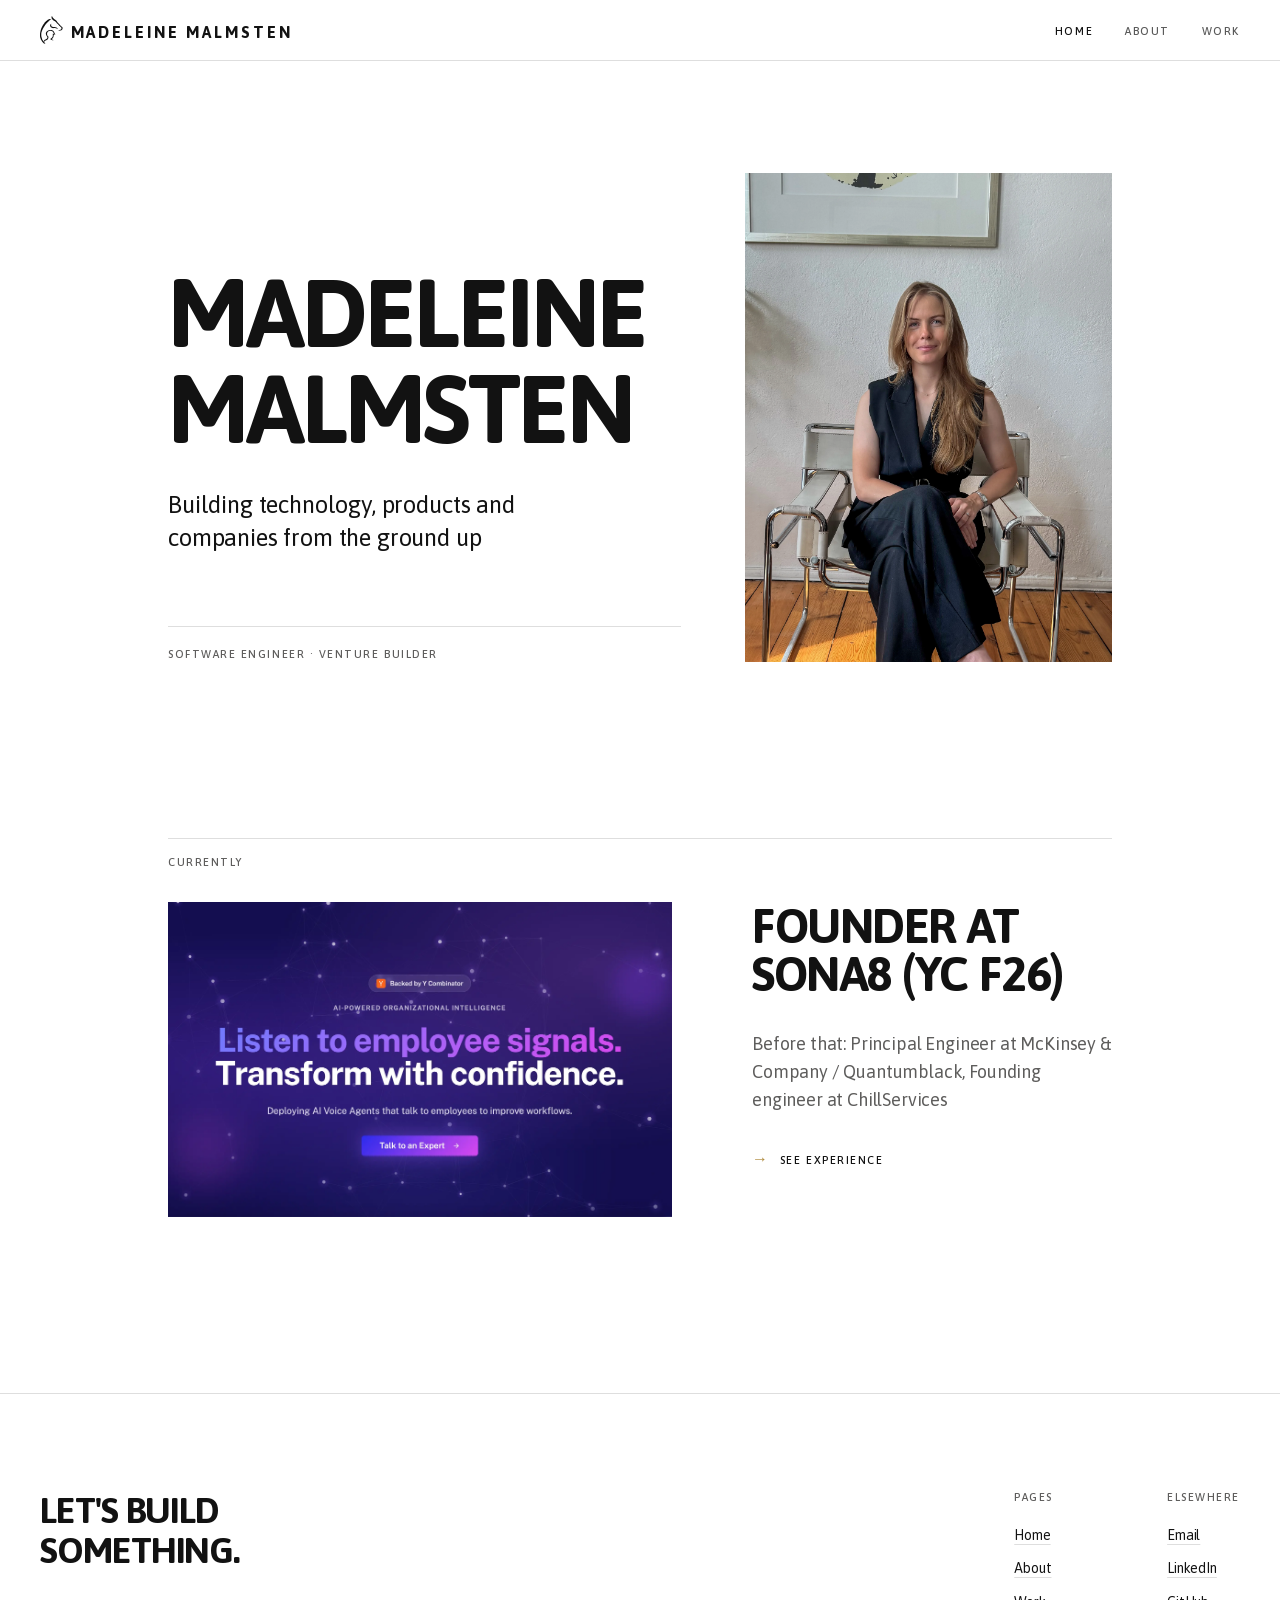
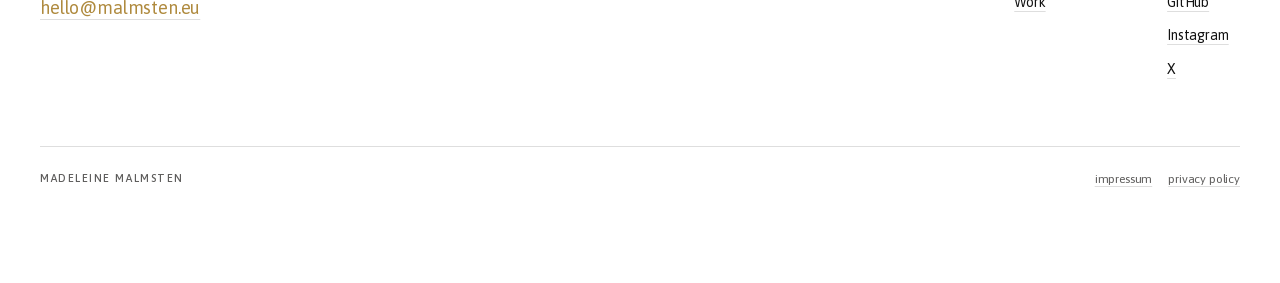
==== commit e3372a03: "Website launch" ====
--- a/index.html
+++ b/index.html
@@ -1 +1 @@
-<!DOCTYPE html><html lang="en" class="asap_e6116f78-module__EqFZ5q__variable asap_f903436e-module__VfbDya__variable h-full antialiased"><head><meta charSet="utf-8"/><meta name="viewport" content="width=device-width, initial-scale=1"/><link rel="preload" href="/_next/static/media/bc44eae7e2e44295-s.p.1rh46f8phqm43.woff2" as="font" crossorigin="" type="font/woff2"/><link rel="stylesheet" href="/_next/static/chunks/1v6n2kej1axaq.css" data-precedence="next"/><link rel="preload" as="script" fetchPriority="low" href="/_next/static/chunks/3l04zcqx63h3y.js"/><script src="/_next/static/chunks/41qfcvra0dvw4.js" async=""></script><script src="/_next/static/chunks/1mh6a-0e61pyc.js" async=""></script><script src="/_next/static/chunks/turbopack-0_i3ve-33z88y.js" async=""></script><script src="/_next/static/chunks/3fntmmi971322.js" async=""></script><title>Create Next App</title><meta name="description" content="Generated by create next app"/><link rel="icon" href="/favicon.ico?favicon.0867xvy6iojxm.ico" sizes="48x48" type="image/x-icon"/><meta name="next-size-adjust" content=""/><script src="/_next/static/chunks/0cz1d0mv5g_q7.js" noModule=""></script></head><body class="min-h-full flex flex-col"><div hidden=""><!--$--><!--/$--></div><div class="fixed inset-0 flex items-center justify-center text-4xl">malmsten.eu</div><!--$--><!--/$--><script src="/_next/static/chunks/3l04zcqx63h3y.js" id="_R_" async=""></script><script>(self.__next_f=self.__next_f||[]).push([0])</script><script>self.__next_f.push([1,"1:\"$Sreact.fragment\"\n2:I[39756,[\"/_next/static/chunks/3fntmmi971322.js\"],\"default\"]\n3:I[37457,[\"/_next/static/chunks/3fntmmi971322.js\"],\"default\"]\n4:I[97367,[\"/_next/static/chunks/3fntmmi971322.js\"],\"OutletBoundary\"]\n5:\"$Sreact.suspense\"\n7:I[97367,[\"/_next/static/chunks/3fntmmi971322.js\"],\"ViewportBoundary\"]\n9:I[97367,[\"/_next/static/chunks/3fntmmi971322.js\"],\"MetadataBoundary\"]\nb:I[68027,[\"/_next/static/chunks/3fntmmi971322.js\"],\"default\",1]\n:HL[\"/_next/static/chunks/1v6n2kej1axaq.css\",\"style\"]\n:HL[\"/_next/static/media/bc44eae7e2e44295-s.p.1rh46f8phqm43.woff2\",\"font\",{\"crossOrigin\":\"\",\"type\":\"font/woff2\"}]\n0:{\"P\":null,\"c\":[\"\",\"\"],\"q\":\"\",\"i\":false,\"f\":[[[\"\",{\"children\":[\"__PAGE__\",{},\"$undefined\",\"$undefined\",4608]},\"$undefined\",\"$undefined\",4624],[[\"$\",\"$1\",\"c\",{\"children\":[[[\"$\",\"link\",\"0\",{\"rel\":\"stylesheet\",\"href\":\"/_next/static/chunks/1v6n2kej1axaq.css\",\"precedence\":\"next\",\"crossOrigin\":\"$undefined\",\"nonce\":\"$undefined\"}],[\"$\",\"script\",\"script-0\",{\"src\":\"/_next/static/chunks/3fntmmi971322.js\",\"async\":true,\"nonce\":\"$undefined\"}]],[\"$\",\"html\",null,{\"lang\":\"en\",\"className\":\"asap_e6116f78-module__EqFZ5q__variable asap_f903436e-module__VfbDya__variable h-full antialiased\",\"children\":[\"$\",\"body\",null,{\"className\":\"min-h-full flex flex-col\",\"children\":[\"$\",\"$L2\",null,{\"parallelRouterKey\":\"children\",\"error\":\"$undefined\",\"errorStyles\":\"$undefined\",\"errorScripts\":\"$undefined\",\"template\":[\"$\",\"$L3\",null,{}],\"templateStyles\":\"$undefined\",\"templateScripts\":\"$undefined\",\"notFound\":[[[\"$\",\"title\",null,{\"children\":\"404: This page could not be found.\"}],[\"$\",\"div\",null,{\"style\":{\"fontFamily\":\"system-ui,\\\"Segoe UI\\\",Roboto,Helvetica,Arial,sans-serif,\\\"Apple Color Emoji\\\",\\\"Segoe UI Emoji\\\"\",\"height\":\"100vh\",\"textAlign\":\"center\",\"display\":\"flex\",\"flexDirection\":\"column\",\"alignItems\":\"center\",\"justifyContent\":\"center\"},\"children\":[\"$\",\"div\",null,{\"children\":[[\"$\",\"style\",null,{\"dangerouslySetInnerHTML\":{\"__html\":\"body{color:#000;background:#fff;margin:0}.next-error-h1{border-right:1px solid rgba(0,0,0,.3)}@media (prefers-color-scheme:dark){body{color:#fff;background:#000}.next-error-h1{border-right:1px solid rgba(255,255,255,.3)}}\"}}],[\"$\",\"h1\",null,{\"className\":\"next-error-h1\",\"style\":{\"display\":\"inline-block\",\"margin\":\"0 20px 0 0\",\"padding\":\"0 23px 0 0\",\"fontSize\":24,\"fontWeight\":500,\"verticalAlign\":\"top\",\"lineHeight\":\"49px\"},\"children\":404}],[\"$\",\"div\",null,{\"style\":{\"display\":\"inline-block\"},\"children\":[\"$\",\"h2\",null,{\"style\":{\"fontSize\":14,\"fontWeight\":400,\"lineHeight\":\"49px\",\"margin\":0},\"children\":\"This page could not be found.\"}]}]]}]}]],[]],\"forbidden\":\"$undefined\",\"unauthorized\":\"$undefined\"}]}]}]]}],{\"children\":[[\"$\",\"$1\",\"c\",{\"children\":[[\"$\",\"div\",null,{\"className\":\"fixed inset-0 flex items-center justify-center text-4xl\",\"children\":\"malmsten.eu\"}],null,[\"$\",\"$L4\",null,{\"children\":[\"$\",\"$5\",null,{\"name\":\"Next.MetadataOutlet\",\"children\":\"$@6\"}]}]]}],{},null,false,null]},null,false,null],[\"$\",\"$1\",\"h\",{\"children\":[null,[\"$\",\"$L7\",null,{\"children\":\"$L8\"}],[\"$\",\"div\",null,{\"hidden\":true,\"children\":[\"$\",\"$L9\",null,{\"children\":[\"$\",\"$5\",null,{\"name\":\"Next.Metadata\",\"children\":\"$La\"}]}]}],[\"$\",\"meta\",null,{\"name\":\"next-size-adjust\",\"content\":\"\"}]]}],false]],\"m\":\"$undefined\",\"G\":[\"$b\",[[\"$\",\"link\",\"0\",{\"rel\":\"stylesheet\",\"href\":\"/_next/static/chunks/1v6n2kej1axaq.css\",\"precedence\":\"next\",\"crossOrigin\":\"$undefined\",\"nonce\":\"$undefined\"}]]],\"S\":true,\"h\":null,\"r\":\"$undefined\",\"s\":\"$undefined\",\"a\":\"$undefined\",\"l\":\"$undefined\",\"p\":\"$undefined\",\"d\":\"$undefined\",\"b\":\"Tu9PYmfD9kdGr7Bca1AJP\"}\n8:[[\"$\",\"meta\",\"0\",{\"charSet\":\"utf-8\"}],[\"$\",\"meta\",\"1\",{\"name\":\"viewport\",\"content\":\"width=device-width, initial-scale=1\"}]]\nc:I[27201,[\"/_next/static/chunks/3fntmmi971322.js\"],\"IconMark\"]\n6:null\na:[[\"$\",\"title\",\"0\",{\"children\":\"Create Next App\"}],[\"$\",\"meta\",\"1\",{\"name\":\"description\",\"content\":\"Generated by create next app\"}],[\"$\",\"link\",\"2\",{\"rel\":\"icon\",\"href\":\"/favicon.ico?favicon.0867xvy6iojxm.ico\",\"sizes\":\"48x48\",\"type\":\"image/x-icon\"}],[\"$\",\"$Lc\",\"3\",{}]]\n"])</script></body></html>+<!DOCTYPE html><html lang="en" class="asap_e6116f78-module__EqFZ5q__variable asap_f903436e-module__VfbDya__variable h-full antialiased"><head><meta charSet="utf-8"/><meta name="viewport" content="width=device-width, initial-scale=1"/><link rel="preload" href="/_next/static/media/bc44eae7e2e44295-s.p.1rh46f8phqm43.woff2" as="font" crossorigin="" type="font/woff2"/><link rel="preload" as="image" href="/_next/static/media/hero.2owhh567guc-q.webp" fetchPriority="high"/><link rel="preload" as="image" href="/_next/static/media/sona.3r1wt7000k6qk.webp" fetchPriority="high"/><link rel="stylesheet" href="/_next/static/chunks/0s0j_8-pw9-p0.css" data-precedence="next"/><link rel="preload" as="script" fetchPriority="low" href="/_next/static/chunks/3s6nzrbk-8mnv.js"/><script src="/_next/static/chunks/19mx3mg6lkumu.js" async=""></script><script src="/_next/static/chunks/1j_9b-l0n6u-t.js" async=""></script><script src="/_next/static/chunks/344n2zhqbh4pn.js" async=""></script><script src="/_next/static/chunks/turbopack-0wc1en2n1v2wu.js" async=""></script><script src="/_next/static/chunks/2pdscvb7piz2s.js" async=""></script><script src="/_next/static/chunks/1stgmfp38w3pw.js" async=""></script><script src="/_next/static/chunks/3asgzusumqy02.js" async=""></script><title>Madeleine Malmsten</title><meta name="description" content="Building technology, products and companies from the ground up"/><link rel="icon" href="/favicon.ico?favicon.0867xvy6iojxm.ico" sizes="48x48" type="image/x-icon"/><meta name="next-size-adjust" content=""/><script src="/_next/static/chunks/0cz1d0mv5g_q7.js" noModule=""></script></head><body class="min-h-full flex flex-col"><div hidden=""><!--$--><!--/$--></div><header class="sticky top-0 z-50 border-b border-rule bg-background/95 backdrop-blur-[2px]"><div class="mx-auto flex max-w-[1600px] items-center justify-between gap-6 px-5 py-4 md:px-10"><a class="meta text-base font-bold tracking-[0.18em] uppercase flex items-center gap-2" href="/"><svg viewBox="0 0 690 854" class="h-7"><path fill="currentColor" d="m318.188 90.688 3.275-.018c7.346.066 14.332.917 21.537 2.33v3c-1.534 1.312-1.534 1.312-3.707 2.645l-2.44 1.53-2.666 1.638c-13.606 8.606-26.98 17.677-38.667 28.808a195 195 0 0 1-6.204 5.59c-4.037 3.524-7.98 7.136-11.886 10.805l-2.088 1.96c-7.204 6.794-14.226 13.763-21.22 20.77l-4.052 4.048q-4.194 4.191-8.382 8.387a9214 9214 0 0 1-10.69 10.688q-4.164 4.159-8.322 8.32l-3.943 3.941c-6.461 6.453-12.826 12.898-18.733 19.87-1.774 1.955-3.576 3.881-5.375 5.813a273 273 0 0 0-12.133 14.105 490 490 0 0 1-5.672 6.883C168.097 262.222 159.933 272.967 152 284l-1.57 2.171C128.54 316.5 110.031 348.746 93 382l-.963 1.876C72.27 422.38 54.244 461.61 44.312 503.938l-.577 2.412c-.646 2.874-1.202 5.753-1.735 8.65l-.387 2.063c-2.7 14.838-3.048 29.465-2.95 44.52.024 3.846.021 7.69.015 11.536.021 19.532 1.069 38.759 4.51 58.006l.647 3.66C54.158 691.216 76.973 742.436 113 787c1.035-3.104 1.286-5.961 1.544-9.207 1.195-14.366 3.839-27.541 13.456-38.793l1.512-1.879c9.507-10.705 25.738-16.205 38.524-22.046 8.056-3.69 15.98-7.505 23.71-11.845l1.98-1.11c7.243-4.14 13.606-8.992 19.274-15.12l1.457-1.477c8.716-9.312 10.95-19.964 10.758-32.27-.533-14.694-6.324-23.16-15.56-33.773-19.042-22.037-31.289-49.73-31.03-79.043l-.035-3.998c.024-8.25.955-15.563 3.41-23.439l1.07-3.453c5.104-13.534 12.098-25.893 21.93-36.547l1.585-1.73c23.29-25.142 59.105-45.903 94.105-47.431 4.333-.046 8.665-.086 12.998-.089l2.377-.002c34.628.047 68.866 8.955 94.343 33.645 15.181 15.321 22.976 37.207 31.026 56.82 5.552 13.413 11.838 26.467 21.378 37.537l1.655 1.992c2.219 2.651 4.443 5.17 6.92 7.586C473 563 473 563 473 565a65 65 0 0 1-9.882 1.389l-2.85.182-3.038.183-3.14.197q-4.95.31-9.902.611l-6.725.42Q429.23 568.496 421 569c-.69 3.838-1.16 7.58-1.36 11.473-2.014 34.685-5.412 71.49-31.765 96.59C377.682 686.03 366.057 692.86 354 699c1.072 7.671 7.077 11.429 12.938 15.938C379.42 723.752 393.935 729.252 408 735v1c-5.738.815-11.317 1.172-17.11 1.203l-2.57.017q-2.677.014-5.354.02c-2.695.01-5.389.041-8.083.072-9.373.059-17.914-.246-26.883-3.312l-2.205-.729c-7.083-2.48-14.18-5.19-19.795-10.271-1.64-4.663-1.264-9.744-1.312-14.625l-.088-2.871c-.085-9.522 2.567-17.574 9.173-24.574 5.637-4.886 12.332-8.328 18.829-11.93 17.721-9.843 28.466-21.365 34.398-41 2.578-10.88 3.463-21.299 3.512-32.437l.054-4.506c.047-3.892.077-7.785.104-11.678.035-4.703.092-9.405.145-14.108.078-7.09.129-14.18.185-21.271l34 2-3.25-6.437c-4.99-10.27-8.679-21.048-12.448-31.809-7.997-22.708-19.218-35.537-40.802-46.067-11.377-5.006-22.926-7.788-35.355-7.925l-2.228-.03c-15.69-.167-30.748-.233-45.917 4.268l-2.592.731C264.169 463.96 249.304 471.39 236 485l-2.012 1.914c-16.314 16.644-19.41 42.064-19.195 64.027.308 14.336 3.82 26.336 10.207 39.059l1.367 2.805c4.959 9.183 13.01 16.875 21.633 22.633 5.58 4.094 6.618 10.065 8 16.562l.528 2.367c4.566 25.487-3.04 51.706-17.528 72.633-14.792 20.422-42.437 28.436-65.033 36.915-23.077 8.18-23.077 8.18-39.53 25.273-1.363 3.251-2.149 6.28-2.437 9.812l-.156 1.879c-.931 21.065 11.494 41.42 23.156 58.121q1.281 1.866 2.559 3.734c2.128 3.102 4.278 6.188 6.441 9.266l-1 2c-37.415-15.66-70.178-39.633-95-72l-3.043-3.855c-30.563-38.972-51.087-83.766-60.77-132.332l-.59-2.906C.107 624.32-.327 605.533-.261 586.678c.011-3.608 0-7.216-.012-10.824-.015-21.203 1.69-41.97 4.898-62.917l.386-2.546c12.367-80.881 40.62-155.452 82.412-225.73a745 745 0 0 0 4.19-7.169C105.19 254.022 120.067 231.197 137 210l1.543-1.937c5.97-7.475 12.004-14.85 18.477-21.899a267 267 0 0 0 5.542-6.289c3.007-3.458 6.21-6.668 9.477-9.879 1.878-1.911 3.61-3.886 5.336-5.934 3.376-3.918 7.094-7.312 10.977-10.722a228 228 0 0 0 5.171-4.711C220.451 123.359 254.391 103.756 290 94l3.61-1.031c8.194-2.003 16.17-2.24 24.577-2.281M365 0c1.855 2.783 2.9 5.125 4.066 8.234 10.948 28.647 27.212 49.233 48.835 70.853q2.205 2.211 4.396 4.434A210 210 0 0 0 442 101l1.853 1.458c7.013 5.419 14.344 9.863 22.147 14.042 13.564 7.28 24.923 15.854 36 26.5l1.984 1.758c8.09 7.385 13.378 17.28 17.454 27.304 3.325 8.086 7.918 14.322 13.562 20.938l2.957 3.531c5.462 6.477 11.094 12.788 16.82 19.031a319 319 0 0 1 5.598 6.313c5.074 5.83 10.36 11.467 15.625 17.125l1.849 1.99c6.814 7.328 13.626 14.631 20.807 21.604 1.838 1.886 3.531 3.786 5.234 5.79 5.14 5.888 10.697 11.367 16.22 16.893l3.522 3.533q3.68 3.688 7.363 7.37 4.678 4.68 9.342 9.373 3.632 3.648 7.274 7.287 1.722 1.724 3.44 3.452c8.176 8.228 16.484 16.07 26.136 22.583 5.824 4.403 11.007 10.166 12.49 17.452.18 3.569.122 7.042-.052 10.61l-.059 3.592c-.263 10.452-1.19 20.808-5.566 30.409l-.92 2.033c-9.217 19.433-25.75 30.724-45.389 38.306-3.21 1.062-6.403 1.934-9.691 2.723l-3.742.902c-17.107 3.734-34.737 2.413-52.07 1.223l-3.543-.237-3.29-.255-2.917-.222C560 445 560 445 557 443l3.645-1.031c4.701-1.334 9.398-2.684 14.094-4.036 3.342-.956 6.688-1.894 10.034-2.831 23.538-6.678 50.543-14.755 63.72-37.215 4.385-8.396 5.856-15.792 5.944-25.2l.032-2.57c-.093-6.573-1.167-11.32-5.45-16.523l-2.207-2.094-2.44-2.336a240 240 0 0 0-5.997-5.289c-4.85-4.15-9.279-8.727-13.745-13.282-3.002-3.043-6.03-5.979-9.282-8.753-5.49-4.737-10.56-9.903-15.675-15.037a2175 2175 0 0 0-5.206-5.2c-9.238-9.233-9.238-9.233-12.838-13.482-5.771-6.767-12.314-12.87-18.629-19.121-15.415-15.26-15.415-15.26-20.562-21.34-2.49-2.875-5.22-5.504-7.938-8.16-4.144-4.092-8.123-8.234-11.895-12.676-1.788-2.032-3.676-3.925-5.605-5.824-3.214-3.17-6.218-6.453-9.156-9.879-2.048-2.356-4.165-4.64-6.281-6.934a114 114 0 0 1-8.438-10.5c-20.426-28.636-49.278-45.97-81.095-59.735-24.823-10.756-43.974-28.983-54.342-54.39-8.85-23.025-7.577-46.527 1.714-69.124C361.087 6.813 362.97 3.439 365 0"></path><path fill="currentColor" d="M340 235h2c-.411 6.008-.95 11.89-2.062 17.813-3.389 21.494-1.227 41.194 11.25 59.375 14.963 14.963 32.082 18.479 52.476 20.496l4.101.429c5.002.525 10.006 1.035 15.01 1.542 43.112 4.37 43.112 4.37 60.913 10.533l2.61.893c20.044 7.128 39.927 18.746 49.347 38.544C538.309 391.26 541 398.824 541 406c-3.617-1.538-5.99-3.728-8.812-6.437-24.18-22.465-53.056-33.502-86.106-32.868-5.609.207-11.049.898-16.582 1.805-27.934 4.57-58.69 1.935-82.5-14.5-4.595-3.377-8.817-7.131-13-11l-1.8-1.634c-12.99-11.898-23.371-25.668-24.575-43.948-.372-9.746.577-18.329 4.375-27.418l1.098-2.664c3-6.568 7.239-11.87 11.902-17.336l1.566-1.937c3.72-4.54 7.96-8.283 12.434-12.063z"></path></svg><div class="mt-1 hidden md:inline">Madeleine<!-- --> <!-- -->Malmsten</div></a><nav aria-label="Primary" class="hidden md:block"><ul class="flex items-center gap-8"><li><a class="meta transition-colors hover:text-accent text-foreground" href="/">Home</a></li><li><a class="meta text-foreground/70 transition-colors hover:text-accent" href="/about/">About</a></li><li><a class="meta text-foreground/70 transition-colors hover:text-accent" href="/work/">Work</a></li></ul></nav><button type="button" class="meta md:hidden" aria-expanded="false" aria-controls="mobile-nav">Menu</button></div></header><div class="mx-auto w-screen max-w-5xl px-5 md:px-10 mt-12 md:mt-28"><div class="flex flex-col-reverse sm:grid sm:gap-16 grid-cols-2 md:grid-cols-[minmax(0,7fr)_minmax(0,5fr)]"><div class="flex flex-col justify-between"><div class="hidden md:block"></div><div><h1 class="mt-5">Madeleine<!-- --> <!-- -->Malmsten</h1><p class="mt-2 sm:mt-8 max-w-[34ch] text-xl leading-snug md:text-2xl lowercase first-letter:uppercase">Building technology, products and companies from the ground up</p></div><dl class="meta mt-12 border-t border-rule pt-5 text-muted-foreground md:mt-0 hidden md:block"><dd>Software engineer · Venture builder</dd></dl></div><figure class="overflow-hidden bg-muted aspect-9/10 sm:aspect-3/4"><img alt="" fetchPriority="high" loading="eager" width="2414" height="3219" decoding="sync" data-nimg="1" class="h-full w-full object-cover transition-transform duration-900 ease-out hover:scale-[1.03]" style="color:transparent" src="/_next/static/media/hero.2owhh567guc-q.webp"/></figure></div></div><div class="mx-auto w-screen max-w-5xl px-5 md:px-10 mt-12 md:mt-44"><h2 class="meta border-t border-rule pt-4 text-muted-foreground">Currently</h2><div class="mt-8 grid gap-12 sm:grid-cols-2 md:grid-cols-[minmax(0,7fr)_minmax(0,5fr)] md:gap-20"><figure class="overflow-hidden bg-muted aspect-8/5"><img alt="" fetchPriority="high" loading="eager" width="2492" height="1370" decoding="sync" data-nimg="1" class="h-full w-full object-cover transition-transform duration-900 ease-out hover:scale-[1.03]" style="color:transparent" src="/_next/static/media/sona.3r1wt7000k6qk.webp"/></figure><div><h2>Founder<!-- --> at <!-- -->Sona8 (YC F26)</h2><p class="mt-2 md:mt-8 max-w-[52ch] text-lg text-muted-foreground">Before that:<!-- --> <!-- -->Principal Engineer at McKinsey &amp; Company / Quantumblack, Founding engineer at ChillServices</p><div class="mt-8"><a class="group inline-flex items-center gap-3 hover:text-accent group-hover:text-accent" href="/work/"><span class="text-accent transition-transform duration-300 group-hover:translate-x-1 -mt-1">→</span><span class="meta">See experience</span></a></div></div></div></div><!--$--><!--/$--><footer class="mt-12 md:mt-28 md:mt-44 border-t border-rule"><div class="mx-auto max-w-[1600px] px-5 py-16 md:px-10 md:py-24"><div class="grid gap-12 md:grid-cols-[minmax(0,1fr)_auto]"><div><p class="display-sm md:max-w-[16ch]">Let&#x27;s build something.</p><a href="mailto:hello@malmsten.eu" class="link-underline mt-6 inline-block text-lg text-accent">hello@malmsten.eu</a></div><div class="grid gap-10 md:grid-cols-2 md:gap-20"><nav aria-label="Footer"><p class="meta text-muted-foreground">Pages</p><ul class="mt-4 space-y-2"><li><a class="link-underline text-sm" href="/">Home</a></li><li><a class="link-underline text-sm" href="/about/">About</a></li><li><a class="link-underline text-sm" href="/work/">Work</a></li></ul></nav><div><p class="meta text-muted-foreground">Elsewhere</p><ul class="mt-4 space-y-2"><li><a href="mailto:hello@malmsten.eu" class="link-underline text-sm" rel="noreferrer">Email</a></li><li><a href="https://linkedin.com/in/mmalmsten" class="link-underline text-sm" rel="noreferrer" target="_blank">LinkedIn</a></li><li><a href="https://github.com/mmalmsten" class="link-underline text-sm" rel="noreferrer" target="_blank">GitHub</a></li><li><a href="https://instagram.com/madeleine.malmsten" class="link-underline text-sm" rel="noreferrer" target="_blank">Instagram</a></li><li><a href="https://x.com/madde" class="link-underline text-sm" rel="noreferrer" target="_blank">X</a></li></ul></div></div></div><div class="mt-16 flex flex-wrap justify-between gap-4 border-t border-rule pt-6 text-muted-foreground"><span class="meta">Madeleine<!-- --> <!-- -->Malmsten</span><div class="flex gap-4 text-xs lowercase"><a class="link-underline" href="/impressum/">Impressum</a><a class="link-underline" href="/privacy/">Privacy Policy</a></div></div></div></footer><script src="/_next/static/chunks/3s6nzrbk-8mnv.js" id="_R_" async=""></script><script>(self.__next_f=self.__next_f||[]).push([0])</script><script>self.__next_f.push([1,"1:\"$Sreact.fragment\"\n2:I[48303,[\"/_next/static/chunks/2pdscvb7piz2s.js\",\"/_next/static/chunks/1stgmfp38w3pw.js\"],\"SiteHeader\"]\n3:I[39756,[\"/_next/static/chunks/2pdscvb7piz2s.js\",\"/_next/static/chunks/1stgmfp38w3pw.js\"],\"default\"]\n4:I[37457,[\"/_next/static/chunks/2pdscvb7piz2s.js\",\"/_next/static/chunks/1stgmfp38w3pw.js\"],\"default\"]\n5:I[22016,[\"/_next/static/chunks/2pdscvb7piz2s.js\",\"/_next/static/chunks/1stgmfp38w3pw.js\",\"/_next/static/chunks/3asgzusumqy02.js\"],\"\"]\na:I[68027,[\"/_next/static/chunks/2pdscvb7piz2s.js\",\"/_next/static/chunks/1stgmfp38w3pw.js\"],\"default\",1]\n:HL[\"/_next/static/chunks/0s0j_8-pw9-p0.css\",\"style\"]\n:HL[\"/_next/static/media/bc44eae7e2e44295-s.p.1rh46f8phqm43.woff2\",\"font\",{\"crossOrigin\":\"\",\"type\":\"font/woff2\"}]\n0:{\"P\":null,\"c\":[\"\",\"\"],\"q\":\"\",\"i\":false,\"f\":[[[\"\",{\"children\":[\"__PAGE__\",{},\"$undefined\",\"$undefined\",4608]},\"$undefined\",\"$undefined\",4624],[[\"$\",\"$1\",\"c\",{\"children\":[[[\"$\",\"link\",\"0\",{\"rel\":\"stylesheet\",\"href\":\"/_next/static/chunks/0s0j_8-pw9-p0.css\",\"precedence\":\"next\",\"crossOrigin\":\"$undefined\",\"nonce\":\"$undefined\"}],[\"$\",\"script\",\"script-0\",{\"src\":\"/_next/static/chunks/2pdscvb7piz2s.js\",\"async\":true,\"nonce\":\"$undefined\"}],[\"$\",\"script\",\"script-1\",{\"src\":\"/_next/static/chunks/1stgmfp38w3pw.js\",\"async\":true,\"nonce\":\"$undefined\"}]],[\"$\",\"html\",null,{\"lang\":\"en\",\"className\":\"asap_e6116f78-module__EqFZ5q__variable asap_f903436e-module__VfbDya__variable h-full antialiased\",\"children\":[\"$\",\"body\",null,{\"className\":\"min-h-full flex flex-col\",\"children\":[[\"$\",\"$L2\",null,{}],[\"$\",\"$L3\",null,{\"parallelRouterKey\":\"children\",\"error\":\"$undefined\",\"errorStyles\":\"$undefined\",\"errorScripts\":\"$undefined\",\"template\":[\"$\",\"$L4\",null,{}],\"templateStyles\":\"$undefined\",\"templateScripts\":\"$undefined\",\"notFound\":[[[\"$\",\"title\",null,{\"children\":\"404: This page could not be found.\"}],[\"$\",\"div\",null,{\"style\":{\"fontFamily\":\"system-ui,\\\"Segoe UI\\\",Roboto,Helvetica,Arial,sans-serif,\\\"Apple Color Emoji\\\",\\\"Segoe UI Emoji\\\"\",\"height\":\"100vh\",\"textAlign\":\"center\",\"display\":\"flex\",\"flexDirection\":\"column\",\"alignItems\":\"center\",\"justifyContent\":\"center\"},\"children\":[\"$\",\"div\",null,{\"children\":[[\"$\",\"style\",null,{\"dangerouslySetInnerHTML\":{\"__html\":\"body{color:#000;background:#fff;margin:0}.next-error-h1{border-right:1px solid rgba(0,0,0,.3)}@media (prefers-color-scheme:dark){body{color:#fff;background:#000}.next-error-h1{border-right:1px solid rgba(255,255,255,.3)}}\"}}],[\"$\",\"h1\",null,{\"className\":\"next-error-h1\",\"style\":{\"display\":\"inline-block\",\"margin\":\"0 20px 0 0\",\"padding\":\"0 23px 0 0\",\"fontSize\":24,\"fontWeight\":500,\"verticalAlign\":\"top\",\"lineHeight\":\"49px\"},\"children\":404}],[\"$\",\"div\",null,{\"style\":{\"display\":\"inline-block\"},\"children\":[\"$\",\"h2\",null,{\"style\":{\"fontSize\":14,\"fontWeight\":400,\"lineHeight\":\"49px\",\"margin\":0},\"children\":\"This page could not be found.\"}]}]]}]}]],[]],\"forbidden\":\"$undefined\",\"unauthorized\":\"$undefined\"}],[\"$\",\"footer\",null,{\"className\":\"mt-12 md:mt-28 md:mt-44 border-t border-rule\",\"children\":[\"$\",\"div\",null,{\"className\":\"mx-auto max-w-[1600px] px-5 py-16 md:px-10 md:py-24\",\"children\":[[\"$\",\"div\",null,{\"className\":\"grid gap-12 md:grid-cols-[minmax(0,1fr)_auto]\",\"children\":[[\"$\",\"div\",null,{\"children\":[[\"$\",\"p\",null,{\"className\":\"display-sm md:max-w-[16ch]\",\"children\":\"Let's build something.\"}],[\"$\",\"a\",null,{\"href\":\"mailto:hello@malmsten.eu\",\"className\":\"link-underline mt-6 inline-block text-lg text-accent\",\"children\":\"hello@malmsten.eu\"}]]}],[\"$\",\"div\",null,{\"className\":\"grid gap-10 md:grid-cols-2 md:gap-20\",\"children\":[[\"$\",\"nav\",null,{\"aria-label\":\"Footer\",\"children\":[[\"$\",\"p\",null,{\"className\":\"meta text-muted-foreground\",\"children\":\"Pages\"}],[\"$\",\"ul\",null,{\"className\":\"mt-4 space-y-2\",\"children\":[[\"$\",\"li\",\"/\",{\"children\":[\"$\",\"$L5\",null,{\"href\":\"/\",\"className\":\"link-underline text-sm\",\"children\":\"Home\"}]}],[\"$\",\"li\",\"/about\",{\"children\":[\"$\",\"$L5\",null,{\"href\":\"/about\",\"className\":\"link-underline text-sm\",\"children\":\"About\"}]}],[\"$\",\"li\",\"/work\",{\"children\":[\"$\",\"$L5\",null,{\"href\":\"/work\",\"className\":\"link-underline text-sm\",\"children\":\"Work\"}]}]]}]]}],[\"$\",\"div\",null,{\"children\":[[\"$\",\"p\",null,{\"className\":\"meta text-muted-foreground\",\"children\":\"Elsewhere\"}],[\"$\",\"ul\",null,{\"className\":\"mt-4 space-y-2\",\"children\":[[\"$\",\"li\",\"Email\",{\"children\":[\"$\",\"a\",null,{\"href\":\"mailto:hello@malmsten.eu\",\"className\":\"link-underline text-sm\",\"rel\":\"noreferrer\",\"target\":\"$undefined\",\"children\":\"Email\"}]}],[\"$\",\"li\",\"LinkedIn\",{\"children\":[\"$\",\"a\",null,{\"href\":\"https://linkedin.com/in/mmalmsten\",\"className\":\"link-underline text-sm\",\"rel\":\"noreferrer\",\"target\":\"_blank\",\"children\":\"LinkedIn\"}]}],[\"$\",\"li\",\"GitHub\",{\"children\":[\"$\",\"a\",null,{\"href\":\"https://github.com/mmalmsten\",\"className\":\"link-underline text-sm\",\"rel\":\"noreferrer\",\"target\":\"_blank\",\"children\":\"GitHub\"}]}],[\"$\",\"li\",\"Instagram\",{\"children\":[\"$\",\"a\",null,{\"href\":\"https://instagram.com/madeleine.malmsten\",\"className\":\"link-underline text-sm\",\"rel\":\"noreferrer\",\"target\":\"_blank\",\"children\":\"Instagram\"}]}],[\"$\",\"li\",\"X\",{\"children\":[\"$\",\"a\",null,{\"href\":\"https://x.com/madde\",\"className\":\"link-underline text-sm\",\"rel\":\"noreferrer\",\"target\":\"_blank\",\"children\":\"X\"}]}]]}]]}]]}]]}],[\"$\",\"div\",null,{\"className\":\"mt-16 flex flex-wrap justify-between gap-4 border-t border-rule pt-6 text-muted-foreground\",\"children\":[[\"$\",\"span\",null,{\"className\":\"meta\",\"children\":[\"Madeleine\",\" \",\"Malmsten\"]}],[\"$\",\"div\",null,{\"className\":\"flex gap-4 text-xs lowercase\",\"children\":[\"$L6\",\"$L7\"]}]]}]]}]}]]}]}]]}],{\"children\":[\"$L8\",{},null,false,null]},null,false,null],\"$L9\",false]],\"m\":\"$undefined\",\"G\":[\"$a\",[\"$Lb\"]],\"S\":true,\"h\":null,\"r\":\"$undefined\",\"s\":\"$undefined\",\"a\":\"$undefined\",\"l\":\"$undefined\",\"p\":\"$undefined\",\"d\":\"$undefined\",\"b\":\"KliC0AoZkaHBbf0fpwm03\"}\nd:I[97367,[\"/_next/static/chunks/2pdscvb7piz2s.js\",\"/_next/static/chunks/1stgmfp38w3pw.js\"],\"OutletBoundary\"]\ne:\"$Sreact.suspense\"\n10:I[97367,[\"/_next/static/chunks/2pdscvb7piz2s.js\",\"/_next/static/chunks/1stgmfp38w3pw.js\"],\"ViewportBoundary\"]\n12:I[97367,[\"/_next/static/chunks/2pdscvb7piz2s.js\",\"/_next/static/chunks/1stgmfp38w3pw.js\"],\"MetadataBoundary\"]\n6:[\"$\",\"$L5\",\"/impressum\",{\"href\":\"/impressum\",\"className\":\"link-underline\",\"children\":\"Impressum\"}]\n7:[\"$\",\"$L5\",\"/privacy\",{\"href\":\"/privacy\",\"className\":\"link-underline\",\"children\":\"Privacy Policy\"}]\n8:[\"$\",\"$1\",\"c\",{\"children\":[\"$Lc\",[[\"$\",\"script\",\"script-0\",{\"src\":\"/_next/static/chunks/3asgzusumqy02.js\",\"async\":true,\"nonce\":\"$undefined\"}]],[\"$\",\"$Ld\",null,{\"children\":[\"$\",\"$e\",null,{\"name\":\"Next.MetadataOutlet\",\"children\":\"$@f\"}]}]]}]\n9:[\"$\",\"$1\",\"h\",{\"children\":[null,[\"$\",\"$L10\",null,{\"children\":\"$L11\"}],[\"$\",\"div\",null,{\"hidden\":true,\"children\":[\"$\",\"$L12\",null,{\"children\":[\"$\",\"$e\",null,{\"name\":\"Next.Metadata\",\"children\":\"$L13\"}]}]}],[\"$\",\"meta\",null,{\"name\":\"next-size-adjust\",\"content\":\"\"}]]}]\nb:[\"$\",\"link\",\"0\",{\"rel\":\"stylesheet\",\"href\":\"/_next/static/chunks/0s0j_8-pw9-p0.css\",\"precedence\":\"next\",\"crossOrigin\":\"$undefined\",\"nonce\":\"$undefined\"}]\n14:I[5500,[\"/_next/static/chunks/2pdscvb7piz2s.js\",\"/_next/static/chunks/1stgmfp38w3pw.js\",\"/_next/static/chunks/3asgzusumqy02.js\"],\"Image\"]\nc:[[\"$\",\"div\",null,{\"className\":\"mx-auto w-screen max-w-5xl px-5 md:px-10 mt-12 md:mt-28\",\"children\":[\"$\",\"div\",null,{\"className\":\"flex flex-col-reverse sm:grid sm:gap-16 grid-cols-2 md:grid-cols-[minmax(0,7fr)_minmax(0,5fr)]\",\"children\":[[\"$\",\"div\",null,{\"className\":\"flex flex-col justify-between\",\"children\":[[\"$\",\"div\",null,{\"className\":\"hidden md:block\"}],[\"$\",\"div\",null,{\"children\":[[\"$\",\"h1\",null,{\"className\":\"mt-5\",\"children\":[\"Madeleine\",\" \",\"Malmsten\"]}],[\"$\",\"p\",null,{\"className\":\"mt-2 sm:mt-8 max-w-[34ch] text-xl leading-snug md:text-2xl lowercase first-letter:uppercase\",\"children\":\"Building technology, products and companies from the ground up\"}]]}],[\"$\",\"dl\",null,{\"className\":\"meta mt-12 border-t border-rule pt-5 text-muted-foreground md:mt-0 hidden md:block\",\"children\":[\"$\",\"dd\",null,{\"children\":\"Software engineer · Venture builder\"}]}]]}],[\"$\",\"figure\",null,{\"className\":\"overflow-hidden bg-muted aspect-9/10 sm:aspect-3/4\",\"children\":[\"$\",\"$L14\",null,{\"src\":{\"src\":\"/_next/static/media/hero.2owhh567guc-q.webp\",\"width\":2414,\"height\":3219,\"blurWidth\":6,\"blurHeight\":8,\"blurDataURL\":\"[data-uri]\"},\"alt\":\"\",\"loading\":\"eager\",\"decoding\":\"sync\",\"fetchPriority\":\"high\",\"className\":\"h-full w-full object-cover transition-transform duration-900 ease-out hover:scale-[1.03]\"}]}]]}]}],[\"$\",\"div\",null,{\"className\":\"mx-auto w-screen max-w-5xl px-5 md:px-10 mt-12 md:mt-44\",\"children\":[[\"$\",\"h2\",null,{\"id\":\"$undefined\",\"className\":\"meta border-t border-rule pt-4 text-muted-foreground\",\"children\":\"Currently\"}],[\"$\",\"div\",null,{\"className\":\"mt-8 grid gap-12 sm:grid-cols-2 md:grid-cols-[minmax(0,7fr)_minmax(0,5fr)] md:gap-20\",\"children\":[[\"$\",\"figure\",null,{\"className\":\"overflow-hidden bg-muted aspect-8/5\",\"children\":[\"$\",\"$L14\",null,{\"src\":{\"src\":\"/_next/static/media/sona.3r1wt7000k6qk.webp\",\"width\":2492,\"height\":1370,\"blurWidth\":8,\"blurHeight\":4,\"blurDataURL\":\"[data-uri]\"},\"alt\":\"\",\"loading\":\"eager\",\"decoding\":\"sync\",\"fetchPriority\":\"high\",\"className\":\"h-full w-full object-cover transition-transform duration-900 ease-out hover:scale-[1.03]\"}]}],[\"$\",\"div\",null,{\"children\":[[\"$\",\"h2\",null,{\"children\":[\"Founder\",\" at \",\"Sona8 (YC F26)\"]}],[\"$\",\"p\",null,{\"className\":\"mt-2 md:mt-8 max-w-[52ch] text-lg text-muted-foreground\",\"children\":[\"Before that:\",\" \",\"Principal Engineer at McKinsey \u0026 Company / Quantumblack, Founding engineer at ChillServices\"]}],[\"$\",\"div\",null,{\"className\":\"mt-8\",\"children\":[\"$\",\"$L5\",null,{\"href\":\"/work\",\"className\":\"group inline-flex items-center gap-3 hover:text-accent group-hover:text-accent\",\"children\":[[\"$\",\"span\",null,{\"className\":\"text-accent transition-transform duration-300 group-hover:translate-x-1 -mt-1\",\"children\":\"→\"}],[\"$\",\"span\",null,{\"className\":\"meta\",\"children\":\"See experience\"}]]}]}]]}]]}]]}]]\n11:[[\"$\",\"meta\",\"0\",{\"charSet\":\"utf-8\"}],[\"$\",\"meta\",\"1\",{\"name\":\"viewport\",\"content\":\"width=device-width, initial-scale=1\"}]]\n15:I[27201,[\"/_next/static/chunks/2pdscvb7piz2s.js\",\"/_next/static/chunks/1stgmfp38w3pw.js\"],\"IconMark\"]\nf:null\n13:[[\"$\",\"title\",\"0\",{\"children\":\"Madeleine Malmsten\"}],[\"$\",\"meta\",\"1\",{\"name\":\"description\",\"content\":\"Building technology, products and companies from the ground up\"}],[\"$\",\"link\",\"2\",{\"rel\":\"icon\",\"href\":\"/favicon.ico?favicon.0867xvy6iojxm.ico\",\"sizes\":\"48x48\",\"type\":\"image/x-icon\"}],[\"$\",\"$L15\",\"3\",{}]]\n"])</script></body></html>
--- a/_next/static/chunks/0s0j_8-pw9-p0.css
+++ b/_next/static/chunks/0s0j_8-pw9-p0.css
@@ -0,0 +1,3 @@
+@font-face{font-family:Asap;font-style:normal;font-weight:100 900;font-stretch:100%;font-display:swap;src:url(../media/3a237ca4f12460f8-s.3d0ty40-6uym3.woff2)format("woff2");unicode-range:U+102-103,U+110-111,U+128-129,U+168-169,U+1A0-1A1,U+1AF-1B0,U+300-301,U+303-304,U+308-309,U+323,U+329,U+1EA0-1EF9,U+20AB}@font-face{font-family:Asap;font-style:normal;font-weight:100 900;font-stretch:100%;font-display:swap;src:url(../media/1e954fae08d55ab7-s.2q3ep6t6beag3.woff2)format("woff2");unicode-range:U+100-2BA,U+2BD-2C5,U+2C7-2CC,U+2CE-2D7,U+2DD-2FF,U+304,U+308,U+329,U+1D00-1DBF,U+1E00-1E9F,U+1EF2-1EFF,U+2020,U+20A0-20AB,U+20AD-20C0,U+2113,U+2C60-2C7F,U+A720-A7FF}@font-face{font-family:Asap;font-style:normal;font-weight:100 900;font-stretch:100%;font-display:swap;src:url(../media/bc44eae7e2e44295-s.p.1rh46f8phqm43.woff2)format("woff2");unicode-range:U+??,U+131,U+152-153,U+2BB-2BC,U+2C6,U+2DA,U+2DC,U+304,U+308,U+329,U+2000-206F,U+20AC,U+2122,U+2191,U+2193,U+2212,U+2215,U+FEFF,U+FFFD}@font-face{font-family:Asap Fallback;src:local(Arial);ascent-override:94.2%;descent-override:21.38%;line-gap-override:0.0%;size-adjust:99.15%}.asap_e6116f78-module__EqFZ5q__className{font-family:Asap,Asap Fallback;font-style:normal}.asap_e6116f78-module__EqFZ5q__variable{--font-sans:"Asap", "Asap Fallback"}
+@font-face{font-family:Asap;font-style:normal;font-weight:100 900;font-stretch:100%;font-display:swap;src:url(../media/3a237ca4f12460f8-s.3d0ty40-6uym3.woff2)format("woff2");unicode-range:U+102-103,U+110-111,U+128-129,U+168-169,U+1A0-1A1,U+1AF-1B0,U+300-301,U+303-304,U+308-309,U+323,U+329,U+1EA0-1EF9,U+20AB}@font-face{font-family:Asap;font-style:normal;font-weight:100 900;font-stretch:100%;font-display:swap;src:url(../media/1e954fae08d55ab7-s.2q3ep6t6beag3.woff2)format("woff2");unicode-range:U+100-2BA,U+2BD-2C5,U+2C7-2CC,U+2CE-2D7,U+2DD-2FF,U+304,U+308,U+329,U+1D00-1DBF,U+1E00-1E9F,U+1EF2-1EFF,U+2020,U+20A0-20AB,U+20AD-20C0,U+2113,U+2C60-2C7F,U+A720-A7FF}@font-face{font-family:Asap;font-style:normal;font-weight:100 900;font-stretch:100%;font-display:swap;src:url(../media/bc44eae7e2e44295-s.p.1rh46f8phqm43.woff2)format("woff2");unicode-range:U+??,U+131,U+152-153,U+2BB-2BC,U+2C6,U+2DA,U+2DC,U+304,U+308,U+329,U+2000-206F,U+20AC,U+2122,U+2191,U+2193,U+2212,U+2215,U+FEFF,U+FFFD}@font-face{font-family:Asap Fallback;src:local(Arial);ascent-override:94.2%;descent-override:21.38%;line-gap-override:0.0%;size-adjust:99.15%}.asap_f903436e-module__VfbDya__className{font-family:Asap,Asap Fallback;font-style:normal}.asap_f903436e-module__VfbDya__variable{--font-serif:"Asap", "Asap Fallback"}
+@layer properties{@supports (((-webkit-hyphens:none)) and (not (margin-trim:inline))) or ((-moz-orient:inline) and (not (color:rgb(from red r g b)))){:root,:host{--shimmer-angle:20deg}*,:before,:after,::backdrop{--tw-space-y-reverse:0;--tw-border-style:solid;--tw-leading:initial;--tw-font-weight:initial;--tw-tracking:initial;--tw-blur:initial;--tw-brightness:initial;--tw-contrast:initial;--tw-grayscale:initial;--tw-hue-rotate:initial;--tw-invert:initial;--tw-opacity:initial;--tw-saturate:initial;--tw-sepia:initial;--tw-drop-shadow:initial;--tw-drop-shadow-color:initial;--tw-drop-shadow-alpha:100%;--tw-drop-shadow-size:initial;--tw-backdrop-blur:initial;--tw-backdrop-brightness:initial;--tw-backdrop-contrast:initial;--tw-backdrop-grayscale:initial;--tw-backdrop-hue-rotate:initial;--tw-backdrop-invert:initial;--tw-backdrop-opacity:initial;--tw-backdrop-saturate:initial;--tw-backdrop-sepia:initial;--tw-duration:initial;--tw-ease:initial;--tw-translate-x:0;--tw-translate-y:0;--tw-translate-z:0;--tw-animation-delay:0s;--tw-animation-direction:normal;--tw-animation-duration:initial;--tw-animation-fill-mode:none;--tw-animation-iteration-count:1;--tw-enter-blur:0;--tw-enter-opacity:1;--tw-enter-rotate:0;--tw-enter-scale:1;--tw-enter-translate-x:0;--tw-enter-translate-y:0;--tw-exit-blur:0;--tw-exit-opacity:1;--tw-exit-rotate:0;--tw-exit-scale:1;--tw-exit-translate-x:0;--tw-exit-translate-y:0;--scroll-fade-t:0px;--scroll-fade-b:0px;--scroll-fade-s:0px;--scroll-fade-e:0px;--scroll-fade-mask:initial;--shimmer-image:initial;--shimmer-text-fill:initial}}}@layer theme{:root,:host{--font-sans:"Asap", ui-sans-serif, system-ui, sans-serif;--font-serif:ui-serif, Georgia, Cambria, "Times New Roman", Times, serif;--font-mono:ui-monospace, SFMono-Regular, Menlo, Monaco, Consolas, "Liberation Mono", "Courier New", monospace;--color-white:#fff;--spacing:.25rem;--container-5xl:64rem;--text-xs:.75rem;--text-xs--line-height:calc(1 / .75);--text-sm:.875rem;--text-sm--line-height:calc(1.25 / .875);--text-base:1rem;--text-base--line-height:calc(1.5 / 1);--text-lg:1.125rem;--text-lg--line-height:calc(1.75 / 1.125);--text-xl:1.25rem;--text-xl--line-height:calc(1.75 / 1.25);--text-2xl:1.5rem;--text-2xl--line-height:calc(2 / 1.5);--text-3xl:1.875rem;--text-3xl--line-height:calc(2.25 / 1.875);--text-4xl:2.25rem;--text-4xl--line-height:calc(2.5 / 2.25);--text-5xl:3rem;--text-5xl--line-height:1;--text-6xl:3.75rem;--text-6xl--line-height:1;--text-7xl:4.5rem;--text-7xl--line-height:1;--text-8xl:6rem;--text-8xl--line-height:1;--font-weight-bold:700;--leading-snug:1.375;--ease-out:cubic-bezier(0, 0, .2, 1);--default-transition-duration:.15s;--default-transition-timing-function:cubic-bezier(.4, 0, .2, 1);--default-font-family:"Asap", ui-sans-serif, system-ui, sans-serif;--default-mono-font-family:var(--font-mono)}}@layer base{*,:after,:before,::backdrop{box-sizing:border-box;border:0 solid;margin:0;padding:0}::file-selector-button{box-sizing:border-box;border:0 solid;margin:0;padding:0}html,:host{-webkit-text-size-adjust:100%;tab-size:4;line-height:1.5;font-family:var(--default-font-family,-apple-system, BlinkMacSystemFont, "Segoe UI", Roboto, "Helvetica Neue", "Noto Sans", Arial, sans-serif, "Apple Color Emoji", "Segoe UI Emoji", "Segoe UI Symbol", "Noto Color Emoji");font-feature-settings:var(--default-font-feature-settings,normal);font-variation-settings:var(--default-font-variation-settings,normal);-webkit-tap-highlight-color:transparent}hr{height:0;color:inherit;border-top-width:1px}abbr:where([title]){-webkit-text-decoration:underline dotted;text-decoration:underline dotted}h1,h2,h3,h4,h5,h6{font-size:inherit;font-weight:inherit}a{color:inherit;-webkit-text-decoration:inherit;-webkit-text-decoration:inherit;-webkit-text-decoration:inherit;-webkit-text-decoration:inherit;text-decoration:inherit}b,strong{font-weight:bolder}code,kbd,samp,pre{font-family:var(--default-mono-font-family,ui-monospace, SFMono-Regular, Menlo, Monaco, Consolas, "Liberation Mono", "Courier New", monospace);font-feature-settings:var(--default-mono-font-feature-settings,normal);font-variation-settings:var(--default-mono-font-variation-settings,normal);font-size:1em}small{font-size:80%}sub,sup{vertical-align:baseline;font-size:75%;line-height:0;position:relative}sub{bottom:-.25em}sup{top:-.5em}table{text-indent:0;border-color:inherit;border-collapse:collapse}:-moz-focusring:where(:not(iframe)){outline:auto}progress{vertical-align:baseline}summary{display:list-item}ol,ul,menu{list-style:none}img,svg,video,canvas,audio,iframe,embed,object{vertical-align:middle;display:block}img,video{max-width:100%;height:auto}button,input,select,optgroup,textarea{font:inherit;font-feature-settings:inherit;font-variation-settings:inherit;letter-spacing:inherit;color:inherit;opacity:1;background-color:#0000;border-radius:0}::file-selector-button{font:inherit;font-feature-settings:inherit;font-variation-settings:inherit;letter-spacing:inherit;color:inherit;opacity:1;background-color:#0000;border-radius:0}:where(select:is([multiple],[size])) optgroup{font-weight:bolder}:where(select:is([multiple],[size])) optgroup option{padding-inline-start:20px}::file-selector-button{margin-inline-end:4px}::placeholder{opacity:1}@supports (not ((-webkit-appearance:-apple-pay-button))) or (contain-intrinsic-size:1px){::placeholder{color:currentColor}@supports (color:color-mix(in lab, red, red)){::placeholder{color:color-mix(in oklab, currentcolor 50%, transparent)}}}textarea{resize:vertical}::-webkit-search-decoration{-webkit-appearance:none}::-webkit-date-and-time-value{min-height:1lh;text-align:inherit}::-webkit-datetime-edit{display:inline-flex}::-webkit-datetime-edit-fields-wrapper{padding:0}::-webkit-datetime-edit{padding-block:0}::-webkit-datetime-edit-year-field{padding-block:0}::-webkit-datetime-edit-month-field{padding-block:0}::-webkit-datetime-edit-day-field{padding-block:0}::-webkit-datetime-edit-hour-field{padding-block:0}::-webkit-datetime-edit-minute-field{padding-block:0}::-webkit-datetime-edit-second-field{padding-block:0}::-webkit-datetime-edit-millisecond-field{padding-block:0}::-webkit-datetime-edit-meridiem-field{padding-block:0}::-webkit-calendar-picker-indicator{line-height:1}:-moz-ui-invalid{box-shadow:none}button,input:where([type=button],[type=reset],[type=submit]){appearance:button}::file-selector-button{appearance:button}::-webkit-inner-spin-button{height:auto}::-webkit-outer-spin-button{height:auto}[hidden]:where(:not([hidden=until-found])){display:none!important}*{border-color:var(--rule)}html{-webkit-font-smoothing:antialiased}body{background-color:var(--background);color:var(--foreground);font-family:var(--font-sans);letter-spacing:-.01em;font-size:16px;line-height:1.6}h1,h2,h3,h4,.display,.display-sm{letter-spacing:-.03em;text-wrap:balance;font-weight:700;line-height:.95}h1{font-size:var(--text-4xl);line-height:var(--tw-leading,var(--text-4xl--line-height));text-transform:uppercase}@media (min-width:40rem){h1{font-size:var(--text-6xl);line-height:var(--tw-leading,var(--text-6xl--line-height))}}@media (min-width:48rem){h1{font-size:var(--text-7xl);line-height:var(--tw-leading,var(--text-7xl--line-height))}}@media (min-width:64rem){h1{font-size:var(--text-8xl);line-height:var(--tw-leading,var(--text-8xl--line-height))}}.display{font-size:var(--text-5xl);line-height:var(--tw-leading,var(--text-5xl--line-height));text-transform:uppercase}@media (min-width:40rem){.display{font-size:var(--text-6xl);line-height:var(--tw-leading,var(--text-6xl--line-height))}}@media (min-width:48rem){.display{font-size:var(--text-7xl);line-height:var(--tw-leading,var(--text-7xl--line-height))}}@media (min-width:64rem){.display{font-size:var(--text-7xl);line-height:var(--tw-leading,var(--text-7xl--line-height))}}h2{font-size:var(--text-3xl);line-height:var(--tw-leading,var(--text-3xl--line-height));text-transform:uppercase}@media (min-width:48rem){h2{font-size:var(--text-4xl);line-height:var(--tw-leading,var(--text-4xl--line-height))}}@media (min-width:64rem){h2{font-size:var(--text-5xl);line-height:var(--tw-leading,var(--text-5xl--line-height))}}.display-sm{font-size:var(--text-3xl);line-height:var(--tw-leading,var(--text-3xl--line-height));text-transform:uppercase}@media (min-width:48rem){.display-sm{font-size:var(--text-4xl);line-height:var(--tw-leading,var(--text-4xl--line-height))}}h3{font-size:var(--text-2xl);line-height:var(--tw-leading,var(--text-2xl--line-height));text-transform:uppercase}@media (min-width:48rem){h3{font-size:var(--text-3xl);line-height:var(--tw-leading,var(--text-3xl--line-height))}}@media (min-width:64rem){h3{font-size:var(--text-4xl);line-height:var(--tw-leading,var(--text-4xl--line-height))}}h4{font-size:var(--text-lg);line-height:var(--tw-leading,var(--text-lg--line-height));text-transform:uppercase}@media (min-width:48rem){h4{font-size:var(--text-xl);line-height:var(--tw-leading,var(--text-xl--line-height))}}@media (min-width:64rem){h4{font-size:var(--text-2xl);line-height:var(--tw-leading,var(--text-2xl--line-height))}}.blog-post-title{font-size:var(--text-3xl);line-height:var(--tw-leading,var(--text-3xl--line-height));text-transform:uppercase}@media (min-width:40rem){.blog-post-title{font-size:var(--text-2xl);line-height:var(--tw-leading,var(--text-2xl--line-height))}}:focus-visible{outline:2px solid var(--accent);outline-offset:3px}img{display:block}}@layer components;@layer utilities{.visible{visibility:visible}.relative{position:relative}.sticky{position:sticky}.top-0{top:0}.z-50{z-index:50}.mx-auto{margin-inline:auto}.-mt-1{margin-top:calc(var(--spacing) * -1)}.mt-1{margin-top:var(--spacing)}.mt-2{margin-top:calc(var(--spacing) * 2)}.mt-4{margin-top:calc(var(--spacing) * 4)}.mt-5{margin-top:calc(var(--spacing) * 5)}.mt-6{margin-top:calc(var(--spacing) * 6)}.mt-8{margin-top:calc(var(--spacing) * 8)}.mt-10{margin-top:calc(var(--spacing) * 10)}.mt-12{margin-top:calc(var(--spacing) * 12)}.mt-16{margin-top:calc(var(--spacing) * 16)}.mt-28{margin-top:calc(var(--spacing) * 28)}.mb-3{margin-bottom:calc(var(--spacing) * 3)}.mb-8{margin-bottom:calc(var(--spacing) * 8)}.block{display:block}.contents{display:contents}.flex{display:flex}.grid{display:grid}.hidden{display:none}.inline-block{display:inline-block}.inline-flex{display:inline-flex}.aspect-4\/5{aspect-ratio:4/5}.aspect-5\/4{aspect-ratio:5/4}.aspect-8\/5{aspect-ratio:8/5}.aspect-9\/10{aspect-ratio:9/10}.aspect-square{aspect-ratio:1}.h-7{height:calc(var(--spacing) * 7)}.h-full{height:100%}.min-h-full{min-height:100%}.w-full{width:100%}.w-screen{width:100vw}.max-w-5xl{max-width:var(--container-5xl)}.max-w-\[34ch\]{max-width:34ch}.max-w-\[52ch\]{max-width:52ch}.max-w-\[1600px\]{max-width:1600px}.shrink-0{flex-shrink:0}.grow-0{flex-grow:0}.grid-cols-2{grid-template-columns:repeat(2,minmax(0,1fr))}.flex-col{flex-direction:column}.flex-col-reverse{flex-direction:column-reverse}.flex-wrap{flex-wrap:wrap}.items-baseline{align-items:baseline}.items-center{align-items:center}.justify-between{justify-content:space-between}.gap-2{gap:calc(var(--spacing) * 2)}.gap-3{gap:calc(var(--spacing) * 3)}.gap-4{gap:calc(var(--spacing) * 4)}.gap-6{gap:calc(var(--spacing) * 6)}.gap-8{gap:calc(var(--spacing) * 8)}.gap-10{gap:calc(var(--spacing) * 10)}.gap-12{gap:calc(var(--spacing) * 12)}.gap-16{gap:calc(var(--spacing) * 16)}:where(.space-y-2>:not(:last-child)){--tw-space-y-reverse:0;margin-block-start:calc(calc(var(--spacing) * 2) * var(--tw-space-y-reverse));margin-block-end:calc(calc(var(--spacing) * 2) * calc(1 - var(--tw-space-y-reverse)))}.gap-x-6{column-gap:calc(var(--spacing) * 6)}.gap-y-1{row-gap:var(--spacing)}.overflow-auto{overflow:auto}.overflow-hidden{overflow:hidden}.border{border-style:var(--tw-border-style);border-width:1px}.border-t{border-top-style:var(--tw-border-style);border-top-width:1px}.border-b{border-bottom-style:var(--tw-border-style);border-bottom-width:1px}.border-rule{border-color:var(--rule)}.bg-background\/95{background-color:var(--background)}@supports (color:color-mix(in lab, red, red)){.bg-background\/95{background-color:color-mix(in oklab, var(--background) 95%, transparent)}}.bg-muted{background-color:var(--muted)}.bg-white{background-color:var(--color-white)}.object-cover{object-fit:cover}.object-center{object-position:center}.p-2{padding:calc(var(--spacing) * 2)}.px-5{padding-inline:calc(var(--spacing) * 5)}.py-4{padding-block:calc(var(--spacing) * 4)}.py-6{padding-block:calc(var(--spacing) * 6)}.py-10{padding-block:calc(var(--spacing) * 10)}.py-16{padding-block:calc(var(--spacing) * 16)}.pt-2{padding-top:calc(var(--spacing) * 2)}.pt-4{padding-top:calc(var(--spacing) * 4)}.pt-5{padding-top:calc(var(--spacing) * 5)}.pt-6{padding-top:calc(var(--spacing) * 6)}.pt-16{padding-top:calc(var(--spacing) * 16)}.pb-14{padding-bottom:calc(var(--spacing) * 14)}.meta{letter-spacing:.14em;text-transform:uppercase;font-size:.6875rem;font-weight:500;line-height:1.4}.text-2xl{font-size:var(--text-2xl);line-height:var(--tw-leading,var(--text-2xl--line-height))}.text-base{font-size:var(--text-base);line-height:var(--tw-leading,var(--text-base--line-height))}.text-lg{font-size:var(--text-lg);line-height:var(--tw-leading,var(--text-lg--line-height))}.text-sm{font-size:var(--text-sm);line-height:var(--tw-leading,var(--text-sm--line-height))}.text-xl{font-size:var(--text-xl);line-height:var(--tw-leading,var(--text-xl--line-height))}.text-xs{font-size:var(--text-xs);line-height:var(--tw-leading,var(--text-xs--line-height))}.text-\[2rem\]{font-size:2rem}.text-\[8px\]{font-size:8px}.leading-snug{--tw-leading:var(--leading-snug);line-height:var(--leading-snug)}.font-bold{--tw-font-weight:var(--font-weight-bold);font-weight:var(--font-weight-bold)}.tracking-\[0\.18em\]{--tw-tracking:.18em;letter-spacing:.18em}.text-accent{color:var(--accent)}.text-foreground,.text-foreground\/70{color:var(--foreground)}@supports (color:color-mix(in lab, red, red)){.text-foreground\/70{color:color-mix(in oklab, var(--foreground) 70%, transparent)}}.text-muted-foreground{color:var(--muted-foreground)}.lowercase{text-transform:lowercase}.normal-case{text-transform:none}.uppercase{text-transform:uppercase}.underline{text-decoration-line:underline}.link-underline{text-underline-offset:.25em;text-decoration:underline;text-decoration-thickness:1px;-webkit-text-decoration-color:var(--rule);-webkit-text-decoration-color:var(--rule);-webkit-text-decoration-color:var(--rule);text-decoration-color:var(--rule);transition:text-decoration-color .2s}.link-underline:hover{-webkit-text-decoration-color:var(--accent);-webkit-text-decoration-color:var(--accent);-webkit-text-decoration-color:var(--accent);text-decoration-color:var(--accent)}.antialiased{-webkit-font-smoothing:antialiased;-moz-osx-font-smoothing:grayscale}.grayscale{--tw-grayscale:grayscale(100%);filter:var(--tw-blur,) var(--tw-brightness,) var(--tw-contrast,) var(--tw-grayscale,) var(--tw-hue-rotate,) var(--tw-invert,) var(--tw-saturate,) var(--tw-sepia,) var(--tw-drop-shadow,)}.backdrop-blur-\[2px\]{--tw-backdrop-blur:blur(2px);-webkit-backdrop-filter:var(--tw-backdrop-blur,) var(--tw-backdrop-brightness,) var(--tw-backdrop-contrast,) var(--tw-backdrop-grayscale,) var(--tw-backdrop-hue-rotate,) var(--tw-backdrop-invert,) var(--tw-backdrop-opacity,) var(--tw-backdrop-saturate,) var(--tw-backdrop-sepia,);backdrop-filter:var(--tw-backdrop-blur,) var(--tw-backdrop-brightness,) var(--tw-backdrop-contrast,) var(--tw-backdrop-grayscale,) var(--tw-backdrop-hue-rotate,) var(--tw-backdrop-invert,) var(--tw-backdrop-opacity,) var(--tw-backdrop-saturate,) var(--tw-backdrop-sepia,)}.transition-colors{transition-property:color,background-color,border-color,outline-color,text-decoration-color,fill,stroke,--tw-gradient-from,--tw-gradient-via,--tw-gradient-to;transition-timing-function:var(--tw-ease,var(--default-transition-timing-function));transition-duration:var(--tw-duration,var(--default-transition-duration))}.transition-transform{transition-property:transform,translate,scale,rotate;transition-timing-function:var(--tw-ease,var(--default-transition-timing-function));transition-duration:var(--tw-duration,var(--default-transition-duration))}.duration-300{--tw-duration:.3s;transition-duration:.3s}.duration-900{--tw-duration:.9s;transition-duration:.9s}.ease-out{--tw-ease:var(--ease-out);transition-timing-function:var(--ease-out)}@media (hover:hover){.group-hover\:translate-x-1:is(:where(.group):hover *){--tw-translate-x:var(--spacing);translate:var(--tw-translate-x) var(--tw-translate-y)}.group-hover\:text-accent:is(:where(.group):hover *){color:var(--accent)}}.first-letter\:uppercase:first-letter{text-transform:uppercase}.last\:border-0:last-child{border-style:var(--tw-border-style);border-width:0}@media (hover:hover){.hover\:scale-\[1\.03\]:hover{scale:1.03}.hover\:text-accent:hover{color:var(--accent)}.hover\:no-underline:hover{text-decoration-line:none}}@media (min-width:40rem){.sm\:mt-8{margin-top:calc(var(--spacing) * 8)}.sm\:grid{display:grid}.sm\:aspect-3\/4{aspect-ratio:3/4}.sm\:grid-cols-2{grid-template-columns:repeat(2,minmax(0,1fr))}.sm\:gap-16{gap:calc(var(--spacing) * 16)}}@media (min-width:48rem){.md\:mt-0{margin-top:0}.md\:mt-8{margin-top:calc(var(--spacing) * 8)}.md\:mt-28{margin-top:calc(var(--spacing) * 28)}.md\:mt-40{margin-top:calc(var(--spacing) * 40)}.md\:mt-44{margin-top:calc(var(--spacing) * 44)}.md\:block{display:block}.md\:hidden{display:none}.md\:inline{display:inline}.md\:aspect-4\/5{aspect-ratio:4/5}.md\:max-w-\[16ch\]{max-width:16ch}.md\:max-w-\[44ch\]{max-width:44ch}.md\:grid-cols-2{grid-template-columns:repeat(2,minmax(0,1fr))}.md\:grid-cols-5{grid-template-columns:repeat(5,minmax(0,1fr))}.md\:grid-cols-\[minmax\(0\,1fr\)_auto\]{grid-template-columns:minmax(0,1fr) auto}.md\:grid-cols-\[minmax\(0\,7fr\)_minmax\(0\,5fr\)\]{grid-template-columns:minmax(0,7fr) minmax(0,5fr)}.md\:grid-cols-\[minmax\(0\,10rem\)_auto\]{grid-template-columns:minmax(0,10rem) auto}.md\:gap-10{gap:calc(var(--spacing) * 10)}.md\:gap-20{gap:calc(var(--spacing) * 20)}.md\:px-10{padding-inline:calc(var(--spacing) * 10)}.md\:py-24{padding-block:calc(var(--spacing) * 24)}.md\:pt-1{padding-top:var(--spacing)}.md\:pt-28{padding-top:calc(var(--spacing) * 28)}.md\:pb-24{padding-bottom:calc(var(--spacing) * 24)}.md\:text-2xl{font-size:var(--text-2xl);line-height:var(--tw-leading,var(--text-2xl--line-height))}.md\:text-3xl{font-size:var(--text-3xl);line-height:var(--tw-leading,var(--text-3xl--line-height))}.md\:text-xl{font-size:var(--text-xl);line-height:var(--tw-leading,var(--text-xl--line-height))}.md\:text-xs{font-size:var(--text-xs);line-height:var(--tw-leading,var(--text-xs--line-height))}}@media (min-width:64rem){.lg\:grid-cols-\[minmax\(0\,6fr\)_minmax\(0\,5fr\)\]{grid-template-columns:minmax(0,6fr) minmax(0,5fr)}}}@property --tw-animation-delay{syntax:"*";inherits:false;initial-value:0s}@property --tw-animation-direction{syntax:"*";inherits:false;initial-value:normal}@property --tw-animation-duration{syntax:"*";inherits:false}@property --tw-animation-fill-mode{syntax:"*";inherits:false;initial-value:none}@property --tw-animation-iteration-count{syntax:"*";inherits:false;initial-value:1}@property --tw-enter-blur{syntax:"*";inherits:false;initial-value:0}@property --tw-enter-opacity{syntax:"*";inherits:false;initial-value:1}@property --tw-enter-rotate{syntax:"*";inherits:false;initial-value:0}@property --tw-enter-scale{syntax:"*";inherits:false;initial-value:1}@property --tw-enter-translate-x{syntax:"*";inherits:false;initial-value:0}@property --tw-enter-translate-y{syntax:"*";inherits:false;initial-value:0}@property --tw-exit-blur{syntax:"*";inherits:false;initial-value:0}@property --tw-exit-opacity{syntax:"*";inherits:false;initial-value:1}@property --tw-exit-rotate{syntax:"*";inherits:false;initial-value:0}@property --tw-exit-scale{syntax:"*";inherits:false;initial-value:1}@property --tw-exit-translate-x{syntax:"*";inherits:false;initial-value:0}@property --tw-exit-translate-y{syntax:"*";inherits:false;initial-value:0}@property --scroll-fade-t{syntax:"<length-percentage>";inherits:false;initial-value:0}@property --scroll-fade-b{syntax:"<length-percentage>";inherits:false;initial-value:0}@property --scroll-fade-s{syntax:"<length-percentage>";inherits:false;initial-value:0}@property --scroll-fade-e{syntax:"<length-percentage>";inherits:false;initial-value:0}@property --scroll-fade-mask{syntax:"*";inherits:false}@property --shimmer-angle{syntax:"<angle>";inherits:true;initial-value:20deg}@property --shimmer-image{syntax:"*";inherits:false}@property --shimmer-text-fill{syntax:"*";inherits:false}@media (prefers-reduced-motion:reduce){.shimmer{-webkit-text-fill-color:currentColor;background-image:none;animation:none}}:root{--background:#fff;--foreground:#121212;--muted:#f2f2f2;--muted-foreground:#5e5d5c;--accent:#af8a3e;--rule:#dedede}@supports (color:lab(0% 0 0)){:root{--background:lab(100% 0 0);--foreground:lab(5.26802% 0 0);--muted:lab(95.592% 0 0);--muted-foreground:lab(39.6905% -.00533462 .762647);--accent:lab(59.8672% 8.65939 45.116);--rule:lab(88.4% 0 .0000119209)}}@keyframes reveal-in{0%{opacity:0;transform:translateY(14px)}to{opacity:1;transform:none}}@media (prefers-reduced-motion:reduce){*,:before,:after{scroll-behavior:auto!important;transition-duration:.001ms!important;animation-duration:.001ms!important;animation-iteration-count:1!important}}@property --tw-space-y-reverse{syntax:"*";inherits:false;initial-value:0}@property --tw-border-style{syntax:"*";inherits:false;initial-value:solid}@property --tw-leading{syntax:"*";inherits:false}@property --tw-font-weight{syntax:"*";inherits:false}@property --tw-tracking{syntax:"*";inherits:false}@property --tw-blur{syntax:"*";inherits:false}@property --tw-brightness{syntax:"*";inherits:false}@property --tw-contrast{syntax:"*";inherits:false}@property --tw-grayscale{syntax:"*";inherits:false}@property --tw-hue-rotate{syntax:"*";inherits:false}@property --tw-invert{syntax:"*";inherits:false}@property --tw-opacity{syntax:"*";inherits:false}@property --tw-saturate{syntax:"*";inherits:false}@property --tw-sepia{syntax:"*";inherits:false}@property --tw-drop-shadow{syntax:"*";inherits:false}@property --tw-drop-shadow-color{syntax:"*";inherits:false}@property --tw-drop-shadow-alpha{syntax:"<percentage>";inherits:false;initial-value:100%}@property --tw-drop-shadow-size{syntax:"*";inherits:false}@property --tw-backdrop-blur{syntax:"*";inherits:false}@property --tw-backdrop-brightness{syntax:"*";inherits:false}@property --tw-backdrop-contrast{syntax:"*";inherits:false}@property --tw-backdrop-grayscale{syntax:"*";inherits:false}@property --tw-backdrop-hue-rotate{syntax:"*";inherits:false}@property --tw-backdrop-invert{syntax:"*";inherits:false}@property --tw-backdrop-opacity{syntax:"*";inherits:false}@property --tw-backdrop-saturate{syntax:"*";inherits:false}@property --tw-backdrop-sepia{syntax:"*";inherits:false}@property --tw-duration{syntax:"*";inherits:false}@property --tw-ease{syntax:"*";inherits:false}@property --tw-translate-x{syntax:"*";inherits:false;initial-value:0}@property --tw-translate-y{syntax:"*";inherits:false;initial-value:0}@property --tw-translate-z{syntax:"*";inherits:false;initial-value:0}
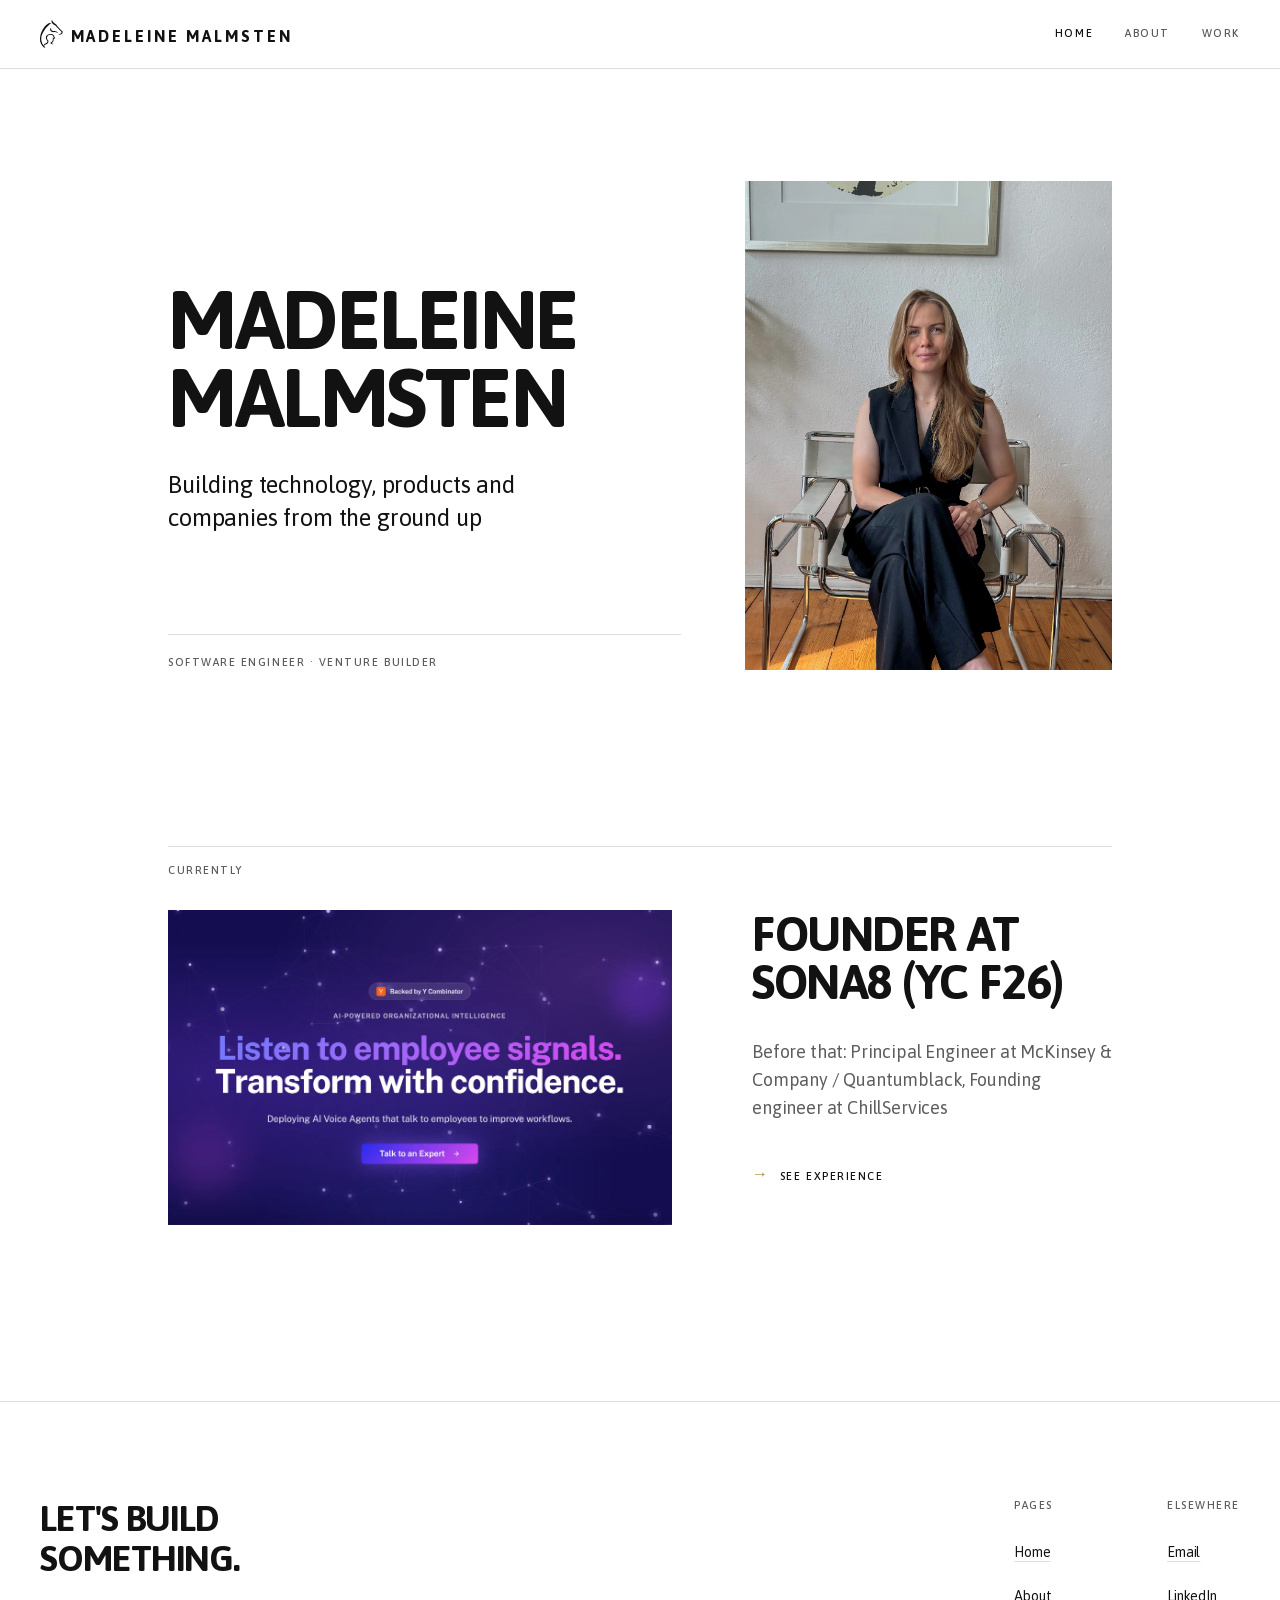
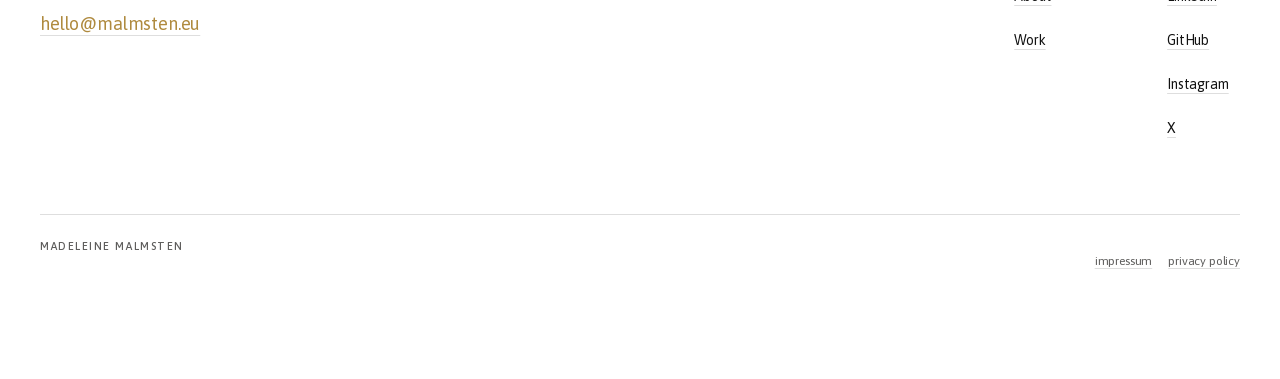
==== commit d7df7f24: "make responsive" ====
--- a/index.html
+++ b/index.html
@@ -1 +1 @@
-<!DOCTYPE html><html lang="en" class="asap_e6116f78-module__EqFZ5q__variable asap_f903436e-module__VfbDya__variable h-full antialiased"><head><meta charSet="utf-8"/><meta name="viewport" content="width=device-width, initial-scale=1"/><link rel="preload" href="/_next/static/media/bc44eae7e2e44295-s.p.1rh46f8phqm43.woff2" as="font" crossorigin="" type="font/woff2"/><link rel="preload" as="image" href="/_next/static/media/hero.2owhh567guc-q.webp" fetchPriority="high"/><link rel="preload" as="image" href="/_next/static/media/sona.3r1wt7000k6qk.webp" fetchPriority="high"/><link rel="stylesheet" href="/_next/static/chunks/0s0j_8-pw9-p0.css" data-precedence="next"/><link rel="preload" as="script" fetchPriority="low" href="/_next/static/chunks/3s6nzrbk-8mnv.js"/><script src="/_next/static/chunks/19mx3mg6lkumu.js" async=""></script><script src="/_next/static/chunks/1j_9b-l0n6u-t.js" async=""></script><script src="/_next/static/chunks/344n2zhqbh4pn.js" async=""></script><script src="/_next/static/chunks/turbopack-0wc1en2n1v2wu.js" async=""></script><script src="/_next/static/chunks/2pdscvb7piz2s.js" async=""></script><script src="/_next/static/chunks/1stgmfp38w3pw.js" async=""></script><script src="/_next/static/chunks/3asgzusumqy02.js" async=""></script><title>Madeleine Malmsten</title><meta name="description" content="Building technology, products and companies from the ground up"/><link rel="icon" href="/favicon.ico?favicon.0867xvy6iojxm.ico" sizes="48x48" type="image/x-icon"/><meta name="next-size-adjust" content=""/><script src="/_next/static/chunks/0cz1d0mv5g_q7.js" noModule=""></script></head><body class="min-h-full flex flex-col"><div hidden=""><!--$--><!--/$--></div><header class="sticky top-0 z-50 border-b border-rule bg-background/95 backdrop-blur-[2px]"><div class="mx-auto flex max-w-[1600px] items-center justify-between gap-6 px-5 py-4 md:px-10"><a class="meta text-base font-bold tracking-[0.18em] uppercase flex items-center gap-2" href="/"><svg viewBox="0 0 690 854" class="h-7"><path fill="currentColor" d="m318.188 90.688 3.275-.018c7.346.066 14.332.917 21.537 2.33v3c-1.534 1.312-1.534 1.312-3.707 2.645l-2.44 1.53-2.666 1.638c-13.606 8.606-26.98 17.677-38.667 28.808a195 195 0 0 1-6.204 5.59c-4.037 3.524-7.98 7.136-11.886 10.805l-2.088 1.96c-7.204 6.794-14.226 13.763-21.22 20.77l-4.052 4.048q-4.194 4.191-8.382 8.387a9214 9214 0 0 1-10.69 10.688q-4.164 4.159-8.322 8.32l-3.943 3.941c-6.461 6.453-12.826 12.898-18.733 19.87-1.774 1.955-3.576 3.881-5.375 5.813a273 273 0 0 0-12.133 14.105 490 490 0 0 1-5.672 6.883C168.097 262.222 159.933 272.967 152 284l-1.57 2.171C128.54 316.5 110.031 348.746 93 382l-.963 1.876C72.27 422.38 54.244 461.61 44.312 503.938l-.577 2.412c-.646 2.874-1.202 5.753-1.735 8.65l-.387 2.063c-2.7 14.838-3.048 29.465-2.95 44.52.024 3.846.021 7.69.015 11.536.021 19.532 1.069 38.759 4.51 58.006l.647 3.66C54.158 691.216 76.973 742.436 113 787c1.035-3.104 1.286-5.961 1.544-9.207 1.195-14.366 3.839-27.541 13.456-38.793l1.512-1.879c9.507-10.705 25.738-16.205 38.524-22.046 8.056-3.69 15.98-7.505 23.71-11.845l1.98-1.11c7.243-4.14 13.606-8.992 19.274-15.12l1.457-1.477c8.716-9.312 10.95-19.964 10.758-32.27-.533-14.694-6.324-23.16-15.56-33.773-19.042-22.037-31.289-49.73-31.03-79.043l-.035-3.998c.024-8.25.955-15.563 3.41-23.439l1.07-3.453c5.104-13.534 12.098-25.893 21.93-36.547l1.585-1.73c23.29-25.142 59.105-45.903 94.105-47.431 4.333-.046 8.665-.086 12.998-.089l2.377-.002c34.628.047 68.866 8.955 94.343 33.645 15.181 15.321 22.976 37.207 31.026 56.82 5.552 13.413 11.838 26.467 21.378 37.537l1.655 1.992c2.219 2.651 4.443 5.17 6.92 7.586C473 563 473 563 473 565a65 65 0 0 1-9.882 1.389l-2.85.182-3.038.183-3.14.197q-4.95.31-9.902.611l-6.725.42Q429.23 568.496 421 569c-.69 3.838-1.16 7.58-1.36 11.473-2.014 34.685-5.412 71.49-31.765 96.59C377.682 686.03 366.057 692.86 354 699c1.072 7.671 7.077 11.429 12.938 15.938C379.42 723.752 393.935 729.252 408 735v1c-5.738.815-11.317 1.172-17.11 1.203l-2.57.017q-2.677.014-5.354.02c-2.695.01-5.389.041-8.083.072-9.373.059-17.914-.246-26.883-3.312l-2.205-.729c-7.083-2.48-14.18-5.19-19.795-10.271-1.64-4.663-1.264-9.744-1.312-14.625l-.088-2.871c-.085-9.522 2.567-17.574 9.173-24.574 5.637-4.886 12.332-8.328 18.829-11.93 17.721-9.843 28.466-21.365 34.398-41 2.578-10.88 3.463-21.299 3.512-32.437l.054-4.506c.047-3.892.077-7.785.104-11.678.035-4.703.092-9.405.145-14.108.078-7.09.129-14.18.185-21.271l34 2-3.25-6.437c-4.99-10.27-8.679-21.048-12.448-31.809-7.997-22.708-19.218-35.537-40.802-46.067-11.377-5.006-22.926-7.788-35.355-7.925l-2.228-.03c-15.69-.167-30.748-.233-45.917 4.268l-2.592.731C264.169 463.96 249.304 471.39 236 485l-2.012 1.914c-16.314 16.644-19.41 42.064-19.195 64.027.308 14.336 3.82 26.336 10.207 39.059l1.367 2.805c4.959 9.183 13.01 16.875 21.633 22.633 5.58 4.094 6.618 10.065 8 16.562l.528 2.367c4.566 25.487-3.04 51.706-17.528 72.633-14.792 20.422-42.437 28.436-65.033 36.915-23.077 8.18-23.077 8.18-39.53 25.273-1.363 3.251-2.149 6.28-2.437 9.812l-.156 1.879c-.931 21.065 11.494 41.42 23.156 58.121q1.281 1.866 2.559 3.734c2.128 3.102 4.278 6.188 6.441 9.266l-1 2c-37.415-15.66-70.178-39.633-95-72l-3.043-3.855c-30.563-38.972-51.087-83.766-60.77-132.332l-.59-2.906C.107 624.32-.327 605.533-.261 586.678c.011-3.608 0-7.216-.012-10.824-.015-21.203 1.69-41.97 4.898-62.917l.386-2.546c12.367-80.881 40.62-155.452 82.412-225.73a745 745 0 0 0 4.19-7.169C105.19 254.022 120.067 231.197 137 210l1.543-1.937c5.97-7.475 12.004-14.85 18.477-21.899a267 267 0 0 0 5.542-6.289c3.007-3.458 6.21-6.668 9.477-9.879 1.878-1.911 3.61-3.886 5.336-5.934 3.376-3.918 7.094-7.312 10.977-10.722a228 228 0 0 0 5.171-4.711C220.451 123.359 254.391 103.756 290 94l3.61-1.031c8.194-2.003 16.17-2.24 24.577-2.281M365 0c1.855 2.783 2.9 5.125 4.066 8.234 10.948 28.647 27.212 49.233 48.835 70.853q2.205 2.211 4.396 4.434A210 210 0 0 0 442 101l1.853 1.458c7.013 5.419 14.344 9.863 22.147 14.042 13.564 7.28 24.923 15.854 36 26.5l1.984 1.758c8.09 7.385 13.378 17.28 17.454 27.304 3.325 8.086 7.918 14.322 13.562 20.938l2.957 3.531c5.462 6.477 11.094 12.788 16.82 19.031a319 319 0 0 1 5.598 6.313c5.074 5.83 10.36 11.467 15.625 17.125l1.849 1.99c6.814 7.328 13.626 14.631 20.807 21.604 1.838 1.886 3.531 3.786 5.234 5.79 5.14 5.888 10.697 11.367 16.22 16.893l3.522 3.533q3.68 3.688 7.363 7.37 4.678 4.68 9.342 9.373 3.632 3.648 7.274 7.287 1.722 1.724 3.44 3.452c8.176 8.228 16.484 16.07 26.136 22.583 5.824 4.403 11.007 10.166 12.49 17.452.18 3.569.122 7.042-.052 10.61l-.059 3.592c-.263 10.452-1.19 20.808-5.566 30.409l-.92 2.033c-9.217 19.433-25.75 30.724-45.389 38.306-3.21 1.062-6.403 1.934-9.691 2.723l-3.742.902c-17.107 3.734-34.737 2.413-52.07 1.223l-3.543-.237-3.29-.255-2.917-.222C560 445 560 445 557 443l3.645-1.031c4.701-1.334 9.398-2.684 14.094-4.036 3.342-.956 6.688-1.894 10.034-2.831 23.538-6.678 50.543-14.755 63.72-37.215 4.385-8.396 5.856-15.792 5.944-25.2l.032-2.57c-.093-6.573-1.167-11.32-5.45-16.523l-2.207-2.094-2.44-2.336a240 240 0 0 0-5.997-5.289c-4.85-4.15-9.279-8.727-13.745-13.282-3.002-3.043-6.03-5.979-9.282-8.753-5.49-4.737-10.56-9.903-15.675-15.037a2175 2175 0 0 0-5.206-5.2c-9.238-9.233-9.238-9.233-12.838-13.482-5.771-6.767-12.314-12.87-18.629-19.121-15.415-15.26-15.415-15.26-20.562-21.34-2.49-2.875-5.22-5.504-7.938-8.16-4.144-4.092-8.123-8.234-11.895-12.676-1.788-2.032-3.676-3.925-5.605-5.824-3.214-3.17-6.218-6.453-9.156-9.879-2.048-2.356-4.165-4.64-6.281-6.934a114 114 0 0 1-8.438-10.5c-20.426-28.636-49.278-45.97-81.095-59.735-24.823-10.756-43.974-28.983-54.342-54.39-8.85-23.025-7.577-46.527 1.714-69.124C361.087 6.813 362.97 3.439 365 0"></path><path fill="currentColor" d="M340 235h2c-.411 6.008-.95 11.89-2.062 17.813-3.389 21.494-1.227 41.194 11.25 59.375 14.963 14.963 32.082 18.479 52.476 20.496l4.101.429c5.002.525 10.006 1.035 15.01 1.542 43.112 4.37 43.112 4.37 60.913 10.533l2.61.893c20.044 7.128 39.927 18.746 49.347 38.544C538.309 391.26 541 398.824 541 406c-3.617-1.538-5.99-3.728-8.812-6.437-24.18-22.465-53.056-33.502-86.106-32.868-5.609.207-11.049.898-16.582 1.805-27.934 4.57-58.69 1.935-82.5-14.5-4.595-3.377-8.817-7.131-13-11l-1.8-1.634c-12.99-11.898-23.371-25.668-24.575-43.948-.372-9.746.577-18.329 4.375-27.418l1.098-2.664c3-6.568 7.239-11.87 11.902-17.336l1.566-1.937c3.72-4.54 7.96-8.283 12.434-12.063z"></path></svg><div class="mt-1 hidden md:inline">Madeleine<!-- --> <!-- -->Malmsten</div></a><nav aria-label="Primary" class="hidden md:block"><ul class="flex items-center gap-8"><li><a class="meta transition-colors hover:text-accent text-foreground" href="/">Home</a></li><li><a class="meta text-foreground/70 transition-colors hover:text-accent" href="/about/">About</a></li><li><a class="meta text-foreground/70 transition-colors hover:text-accent" href="/work/">Work</a></li></ul></nav><button type="button" class="meta md:hidden" aria-expanded="false" aria-controls="mobile-nav">Menu</button></div></header><div class="mx-auto w-screen max-w-5xl px-5 md:px-10 mt-12 md:mt-28"><div class="flex flex-col-reverse sm:grid sm:gap-16 grid-cols-2 md:grid-cols-[minmax(0,7fr)_minmax(0,5fr)]"><div class="flex flex-col justify-between"><div class="hidden md:block"></div><div><h1 class="mt-5">Madeleine<!-- --> <!-- -->Malmsten</h1><p class="mt-2 sm:mt-8 max-w-[34ch] text-xl leading-snug md:text-2xl lowercase first-letter:uppercase">Building technology, products and companies from the ground up</p></div><dl class="meta mt-12 border-t border-rule pt-5 text-muted-foreground md:mt-0 hidden md:block"><dd>Software engineer · Venture builder</dd></dl></div><figure class="overflow-hidden bg-muted aspect-9/10 sm:aspect-3/4"><img alt="" fetchPriority="high" loading="eager" width="2414" height="3219" decoding="sync" data-nimg="1" class="h-full w-full object-cover transition-transform duration-900 ease-out hover:scale-[1.03]" style="color:transparent" src="/_next/static/media/hero.2owhh567guc-q.webp"/></figure></div></div><div class="mx-auto w-screen max-w-5xl px-5 md:px-10 mt-12 md:mt-44"><h2 class="meta border-t border-rule pt-4 text-muted-foreground">Currently</h2><div class="mt-8 grid gap-12 sm:grid-cols-2 md:grid-cols-[minmax(0,7fr)_minmax(0,5fr)] md:gap-20"><figure class="overflow-hidden bg-muted aspect-8/5"><img alt="" fetchPriority="high" loading="eager" width="2492" height="1370" decoding="sync" data-nimg="1" class="h-full w-full object-cover transition-transform duration-900 ease-out hover:scale-[1.03]" style="color:transparent" src="/_next/static/media/sona.3r1wt7000k6qk.webp"/></figure><div><h2>Founder<!-- --> at <!-- -->Sona8 (YC F26)</h2><p class="mt-2 md:mt-8 max-w-[52ch] text-lg text-muted-foreground">Before that:<!-- --> <!-- -->Principal Engineer at McKinsey &amp; Company / Quantumblack, Founding engineer at ChillServices</p><div class="mt-8"><a class="group inline-flex items-center gap-3 hover:text-accent group-hover:text-accent" href="/work/"><span class="text-accent transition-transform duration-300 group-hover:translate-x-1 -mt-1">→</span><span class="meta">See experience</span></a></div></div></div></div><!--$--><!--/$--><footer class="mt-12 md:mt-28 md:mt-44 border-t border-rule"><div class="mx-auto max-w-[1600px] px-5 py-16 md:px-10 md:py-24"><div class="grid gap-12 md:grid-cols-[minmax(0,1fr)_auto]"><div><p class="display-sm md:max-w-[16ch]">Let&#x27;s build something.</p><a href="mailto:hello@malmsten.eu" class="link-underline mt-6 inline-block text-lg text-accent">hello@malmsten.eu</a></div><div class="grid gap-10 md:grid-cols-2 md:gap-20"><nav aria-label="Footer"><p class="meta text-muted-foreground">Pages</p><ul class="mt-4 space-y-2"><li><a class="link-underline text-sm" href="/">Home</a></li><li><a class="link-underline text-sm" href="/about/">About</a></li><li><a class="link-underline text-sm" href="/work/">Work</a></li></ul></nav><div><p class="meta text-muted-foreground">Elsewhere</p><ul class="mt-4 space-y-2"><li><a href="mailto:hello@malmsten.eu" class="link-underline text-sm" rel="noreferrer">Email</a></li><li><a href="https://linkedin.com/in/mmalmsten" class="link-underline text-sm" rel="noreferrer" target="_blank">LinkedIn</a></li><li><a href="https://github.com/mmalmsten" class="link-underline text-sm" rel="noreferrer" target="_blank">GitHub</a></li><li><a href="https://instagram.com/madeleine.malmsten" class="link-underline text-sm" rel="noreferrer" target="_blank">Instagram</a></li><li><a href="https://x.com/madde" class="link-underline text-sm" rel="noreferrer" target="_blank">X</a></li></ul></div></div></div><div class="mt-16 flex flex-wrap justify-between gap-4 border-t border-rule pt-6 text-muted-foreground"><span class="meta">Madeleine<!-- --> <!-- -->Malmsten</span><div class="flex gap-4 text-xs lowercase"><a class="link-underline" href="/impressum/">Impressum</a><a class="link-underline" href="/privacy/">Privacy Policy</a></div></div></div></footer><script src="/_next/static/chunks/3s6nzrbk-8mnv.js" id="_R_" async=""></script><script>(self.__next_f=self.__next_f||[]).push([0])</script><script>self.__next_f.push([1,"1:\"$Sreact.fragment\"\n2:I[48303,[\"/_next/static/chunks/2pdscvb7piz2s.js\",\"/_next/static/chunks/1stgmfp38w3pw.js\"],\"SiteHeader\"]\n3:I[39756,[\"/_next/static/chunks/2pdscvb7piz2s.js\",\"/_next/static/chunks/1stgmfp38w3pw.js\"],\"default\"]\n4:I[37457,[\"/_next/static/chunks/2pdscvb7piz2s.js\",\"/_next/static/chunks/1stgmfp38w3pw.js\"],\"default\"]\n5:I[22016,[\"/_next/static/chunks/2pdscvb7piz2s.js\",\"/_next/static/chunks/1stgmfp38w3pw.js\",\"/_next/static/chunks/3asgzusumqy02.js\"],\"\"]\na:I[68027,[\"/_next/static/chunks/2pdscvb7piz2s.js\",\"/_next/static/chunks/1stgmfp38w3pw.js\"],\"default\",1]\n:HL[\"/_next/static/chunks/0s0j_8-pw9-p0.css\",\"style\"]\n:HL[\"/_next/static/media/bc44eae7e2e44295-s.p.1rh46f8phqm43.woff2\",\"font\",{\"crossOrigin\":\"\",\"type\":\"font/woff2\"}]\n0:{\"P\":null,\"c\":[\"\",\"\"],\"q\":\"\",\"i\":false,\"f\":[[[\"\",{\"children\":[\"__PAGE__\",{},\"$undefined\",\"$undefined\",4608]},\"$undefined\",\"$undefined\",4624],[[\"$\",\"$1\",\"c\",{\"children\":[[[\"$\",\"link\",\"0\",{\"rel\":\"stylesheet\",\"href\":\"/_next/static/chunks/0s0j_8-pw9-p0.css\",\"precedence\":\"next\",\"crossOrigin\":\"$undefined\",\"nonce\":\"$undefined\"}],[\"$\",\"script\",\"script-0\",{\"src\":\"/_next/static/chunks/2pdscvb7piz2s.js\",\"async\":true,\"nonce\":\"$undefined\"}],[\"$\",\"script\",\"script-1\",{\"src\":\"/_next/static/chunks/1stgmfp38w3pw.js\",\"async\":true,\"nonce\":\"$undefined\"}]],[\"$\",\"html\",null,{\"lang\":\"en\",\"className\":\"asap_e6116f78-module__EqFZ5q__variable asap_f903436e-module__VfbDya__variable h-full antialiased\",\"children\":[\"$\",\"body\",null,{\"className\":\"min-h-full flex flex-col\",\"children\":[[\"$\",\"$L2\",null,{}],[\"$\",\"$L3\",null,{\"parallelRouterKey\":\"children\",\"error\":\"$undefined\",\"errorStyles\":\"$undefined\",\"errorScripts\":\"$undefined\",\"template\":[\"$\",\"$L4\",null,{}],\"templateStyles\":\"$undefined\",\"templateScripts\":\"$undefined\",\"notFound\":[[[\"$\",\"title\",null,{\"children\":\"404: This page could not be found.\"}],[\"$\",\"div\",null,{\"style\":{\"fontFamily\":\"system-ui,\\\"Segoe UI\\\",Roboto,Helvetica,Arial,sans-serif,\\\"Apple Color Emoji\\\",\\\"Segoe UI Emoji\\\"\",\"height\":\"100vh\",\"textAlign\":\"center\",\"display\":\"flex\",\"flexDirection\":\"column\",\"alignItems\":\"center\",\"justifyContent\":\"center\"},\"children\":[\"$\",\"div\",null,{\"children\":[[\"$\",\"style\",null,{\"dangerouslySetInnerHTML\":{\"__html\":\"body{color:#000;background:#fff;margin:0}.next-error-h1{border-right:1px solid rgba(0,0,0,.3)}@media (prefers-color-scheme:dark){body{color:#fff;background:#000}.next-error-h1{border-right:1px solid rgba(255,255,255,.3)}}\"}}],[\"$\",\"h1\",null,{\"className\":\"next-error-h1\",\"style\":{\"display\":\"inline-block\",\"margin\":\"0 20px 0 0\",\"padding\":\"0 23px 0 0\",\"fontSize\":24,\"fontWeight\":500,\"verticalAlign\":\"top\",\"lineHeight\":\"49px\"},\"children\":404}],[\"$\",\"div\",null,{\"style\":{\"display\":\"inline-block\"},\"children\":[\"$\",\"h2\",null,{\"style\":{\"fontSize\":14,\"fontWeight\":400,\"lineHeight\":\"49px\",\"margin\":0},\"children\":\"This page could not be found.\"}]}]]}]}]],[]],\"forbidden\":\"$undefined\",\"unauthorized\":\"$undefined\"}],[\"$\",\"footer\",null,{\"className\":\"mt-12 md:mt-28 md:mt-44 border-t border-rule\",\"children\":[\"$\",\"div\",null,{\"className\":\"mx-auto max-w-[1600px] px-5 py-16 md:px-10 md:py-24\",\"children\":[[\"$\",\"div\",null,{\"className\":\"grid gap-12 md:grid-cols-[minmax(0,1fr)_auto]\",\"children\":[[\"$\",\"div\",null,{\"children\":[[\"$\",\"p\",null,{\"className\":\"display-sm md:max-w-[16ch]\",\"children\":\"Let's build something.\"}],[\"$\",\"a\",null,{\"href\":\"mailto:hello@malmsten.eu\",\"className\":\"link-underline mt-6 inline-block text-lg text-accent\",\"children\":\"hello@malmsten.eu\"}]]}],[\"$\",\"div\",null,{\"className\":\"grid gap-10 md:grid-cols-2 md:gap-20\",\"children\":[[\"$\",\"nav\",null,{\"aria-label\":\"Footer\",\"children\":[[\"$\",\"p\",null,{\"className\":\"meta text-muted-foreground\",\"children\":\"Pages\"}],[\"$\",\"ul\",null,{\"className\":\"mt-4 space-y-2\",\"children\":[[\"$\",\"li\",\"/\",{\"children\":[\"$\",\"$L5\",null,{\"href\":\"/\",\"className\":\"link-underline text-sm\",\"children\":\"Home\"}]}],[\"$\",\"li\",\"/about\",{\"children\":[\"$\",\"$L5\",null,{\"href\":\"/about\",\"className\":\"link-underline text-sm\",\"children\":\"About\"}]}],[\"$\",\"li\",\"/work\",{\"children\":[\"$\",\"$L5\",null,{\"href\":\"/work\",\"className\":\"link-underline text-sm\",\"children\":\"Work\"}]}]]}]]}],[\"$\",\"div\",null,{\"children\":[[\"$\",\"p\",null,{\"className\":\"meta text-muted-foreground\",\"children\":\"Elsewhere\"}],[\"$\",\"ul\",null,{\"className\":\"mt-4 space-y-2\",\"children\":[[\"$\",\"li\",\"Email\",{\"children\":[\"$\",\"a\",null,{\"href\":\"mailto:hello@malmsten.eu\",\"className\":\"link-underline text-sm\",\"rel\":\"noreferrer\",\"target\":\"$undefined\",\"children\":\"Email\"}]}],[\"$\",\"li\",\"LinkedIn\",{\"children\":[\"$\",\"a\",null,{\"href\":\"https://linkedin.com/in/mmalmsten\",\"className\":\"link-underline text-sm\",\"rel\":\"noreferrer\",\"target\":\"_blank\",\"children\":\"LinkedIn\"}]}],[\"$\",\"li\",\"GitHub\",{\"children\":[\"$\",\"a\",null,{\"href\":\"https://github.com/mmalmsten\",\"className\":\"link-underline text-sm\",\"rel\":\"noreferrer\",\"target\":\"_blank\",\"children\":\"GitHub\"}]}],[\"$\",\"li\",\"Instagram\",{\"children\":[\"$\",\"a\",null,{\"href\":\"https://instagram.com/madeleine.malmsten\",\"className\":\"link-underline text-sm\",\"rel\":\"noreferrer\",\"target\":\"_blank\",\"children\":\"Instagram\"}]}],[\"$\",\"li\",\"X\",{\"children\":[\"$\",\"a\",null,{\"href\":\"https://x.com/madde\",\"className\":\"link-underline text-sm\",\"rel\":\"noreferrer\",\"target\":\"_blank\",\"children\":\"X\"}]}]]}]]}]]}]]}],[\"$\",\"div\",null,{\"className\":\"mt-16 flex flex-wrap justify-between gap-4 border-t border-rule pt-6 text-muted-foreground\",\"children\":[[\"$\",\"span\",null,{\"className\":\"meta\",\"children\":[\"Madeleine\",\" \",\"Malmsten\"]}],[\"$\",\"div\",null,{\"className\":\"flex gap-4 text-xs lowercase\",\"children\":[\"$L6\",\"$L7\"]}]]}]]}]}]]}]}]]}],{\"children\":[\"$L8\",{},null,false,null]},null,false,null],\"$L9\",false]],\"m\":\"$undefined\",\"G\":[\"$a\",[\"$Lb\"]],\"S\":true,\"h\":null,\"r\":\"$undefined\",\"s\":\"$undefined\",\"a\":\"$undefined\",\"l\":\"$undefined\",\"p\":\"$undefined\",\"d\":\"$undefined\",\"b\":\"KliC0AoZkaHBbf0fpwm03\"}\nd:I[97367,[\"/_next/static/chunks/2pdscvb7piz2s.js\",\"/_next/static/chunks/1stgmfp38w3pw.js\"],\"OutletBoundary\"]\ne:\"$Sreact.suspense\"\n10:I[97367,[\"/_next/static/chunks/2pdscvb7piz2s.js\",\"/_next/static/chunks/1stgmfp38w3pw.js\"],\"ViewportBoundary\"]\n12:I[97367,[\"/_next/static/chunks/2pdscvb7piz2s.js\",\"/_next/static/chunks/1stgmfp38w3pw.js\"],\"MetadataBoundary\"]\n6:[\"$\",\"$L5\",\"/impressum\",{\"href\":\"/impressum\",\"className\":\"link-underline\",\"children\":\"Impressum\"}]\n7:[\"$\",\"$L5\",\"/privacy\",{\"href\":\"/privacy\",\"className\":\"link-underline\",\"children\":\"Privacy Policy\"}]\n8:[\"$\",\"$1\",\"c\",{\"children\":[\"$Lc\",[[\"$\",\"script\",\"script-0\",{\"src\":\"/_next/static/chunks/3asgzusumqy02.js\",\"async\":true,\"nonce\":\"$undefined\"}]],[\"$\",\"$Ld\",null,{\"children\":[\"$\",\"$e\",null,{\"name\":\"Next.MetadataOutlet\",\"children\":\"$@f\"}]}]]}]\n9:[\"$\",\"$1\",\"h\",{\"children\":[null,[\"$\",\"$L10\",null,{\"children\":\"$L11\"}],[\"$\",\"div\",null,{\"hidden\":true,\"children\":[\"$\",\"$L12\",null,{\"children\":[\"$\",\"$e\",null,{\"name\":\"Next.Metadata\",\"children\":\"$L13\"}]}]}],[\"$\",\"meta\",null,{\"name\":\"next-size-adjust\",\"content\":\"\"}]]}]\nb:[\"$\",\"link\",\"0\",{\"rel\":\"stylesheet\",\"href\":\"/_next/static/chunks/0s0j_8-pw9-p0.css\",\"precedence\":\"next\",\"crossOrigin\":\"$undefined\",\"nonce\":\"$undefined\"}]\n14:I[5500,[\"/_next/static/chunks/2pdscvb7piz2s.js\",\"/_next/static/chunks/1stgmfp38w3pw.js\",\"/_next/static/chunks/3asgzusumqy02.js\"],\"Image\"]\nc:[[\"$\",\"div\",null,{\"className\":\"mx-auto w-screen max-w-5xl px-5 md:px-10 mt-12 md:mt-28\",\"children\":[\"$\",\"div\",null,{\"className\":\"flex flex-col-reverse sm:grid sm:gap-16 grid-cols-2 md:grid-cols-[minmax(0,7fr)_minmax(0,5fr)]\",\"children\":[[\"$\",\"div\",null,{\"className\":\"flex flex-col justify-between\",\"children\":[[\"$\",\"div\",null,{\"className\":\"hidden md:block\"}],[\"$\",\"div\",null,{\"children\":[[\"$\",\"h1\",null,{\"className\":\"mt-5\",\"children\":[\"Madeleine\",\" \",\"Malmsten\"]}],[\"$\",\"p\",null,{\"className\":\"mt-2 sm:mt-8 max-w-[34ch] text-xl leading-snug md:text-2xl lowercase first-letter:uppercase\",\"children\":\"Building technology, products and companies from the ground up\"}]]}],[\"$\",\"dl\",null,{\"className\":\"meta mt-12 border-t border-rule pt-5 text-muted-foreground md:mt-0 hidden md:block\",\"children\":[\"$\",\"dd\",null,{\"children\":\"Software engineer · Venture builder\"}]}]]}],[\"$\",\"figure\",null,{\"className\":\"overflow-hidden bg-muted aspect-9/10 sm:aspect-3/4\",\"children\":[\"$\",\"$L14\",null,{\"src\":{\"src\":\"/_next/static/media/hero.2owhh567guc-q.webp\",\"width\":2414,\"height\":3219,\"blurWidth\":6,\"blurHeight\":8,\"blurDataURL\":\"[data-uri]\"},\"alt\":\"\",\"loading\":\"eager\",\"decoding\":\"sync\",\"fetchPriority\":\"high\",\"className\":\"h-full w-full object-cover transition-transform duration-900 ease-out hover:scale-[1.03]\"}]}]]}]}],[\"$\",\"div\",null,{\"className\":\"mx-auto w-screen max-w-5xl px-5 md:px-10 mt-12 md:mt-44\",\"children\":[[\"$\",\"h2\",null,{\"id\":\"$undefined\",\"className\":\"meta border-t border-rule pt-4 text-muted-foreground\",\"children\":\"Currently\"}],[\"$\",\"div\",null,{\"className\":\"mt-8 grid gap-12 sm:grid-cols-2 md:grid-cols-[minmax(0,7fr)_minmax(0,5fr)] md:gap-20\",\"children\":[[\"$\",\"figure\",null,{\"className\":\"overflow-hidden bg-muted aspect-8/5\",\"children\":[\"$\",\"$L14\",null,{\"src\":{\"src\":\"/_next/static/media/sona.3r1wt7000k6qk.webp\",\"width\":2492,\"height\":1370,\"blurWidth\":8,\"blurHeight\":4,\"blurDataURL\":\"[data-uri]\"},\"alt\":\"\",\"loading\":\"eager\",\"decoding\":\"sync\",\"fetchPriority\":\"high\",\"className\":\"h-full w-full object-cover transition-transform duration-900 ease-out hover:scale-[1.03]\"}]}],[\"$\",\"div\",null,{\"children\":[[\"$\",\"h2\",null,{\"children\":[\"Founder\",\" at \",\"Sona8 (YC F26)\"]}],[\"$\",\"p\",null,{\"className\":\"mt-2 md:mt-8 max-w-[52ch] text-lg text-muted-foreground\",\"children\":[\"Before that:\",\" \",\"Principal Engineer at McKinsey \u0026 Company / Quantumblack, Founding engineer at ChillServices\"]}],[\"$\",\"div\",null,{\"className\":\"mt-8\",\"children\":[\"$\",\"$L5\",null,{\"href\":\"/work\",\"className\":\"group inline-flex items-center gap-3 hover:text-accent group-hover:text-accent\",\"children\":[[\"$\",\"span\",null,{\"className\":\"text-accent transition-transform duration-300 group-hover:translate-x-1 -mt-1\",\"children\":\"→\"}],[\"$\",\"span\",null,{\"className\":\"meta\",\"children\":\"See experience\"}]]}]}]]}]]}]]}]]\n11:[[\"$\",\"meta\",\"0\",{\"charSet\":\"utf-8\"}],[\"$\",\"meta\",\"1\",{\"name\":\"viewport\",\"content\":\"width=device-width, initial-scale=1\"}]]\n15:I[27201,[\"/_next/static/chunks/2pdscvb7piz2s.js\",\"/_next/static/chunks/1stgmfp38w3pw.js\"],\"IconMark\"]\nf:null\n13:[[\"$\",\"title\",\"0\",{\"children\":\"Madeleine Malmsten\"}],[\"$\",\"meta\",\"1\",{\"name\":\"description\",\"content\":\"Building technology, products and companies from the ground up\"}],[\"$\",\"link\",\"2\",{\"rel\":\"icon\",\"href\":\"/favicon.ico?favicon.0867xvy6iojxm.ico\",\"sizes\":\"48x48\",\"type\":\"image/x-icon\"}],[\"$\",\"$L15\",\"3\",{}]]\n"])</script></body></html>+<!DOCTYPE html><html lang="en" class="asap_e6116f78-module__EqFZ5q__variable asap_f903436e-module__VfbDya__variable h-full antialiased"><head><meta charSet="utf-8"/><meta name="viewport" content="width=device-width, initial-scale=1"/><link rel="preload" href="/_next/static/media/bc44eae7e2e44295-s.p.1rh46f8phqm43.woff2" as="font" crossorigin="" type="font/woff2"/><link rel="preload" as="image" href="/_next/static/media/hero.2owhh567guc-q.webp" fetchPriority="high"/><link rel="preload" as="image" href="/_next/static/media/sona.3r1wt7000k6qk.webp" fetchPriority="high"/><link rel="stylesheet" href="/_next/static/chunks/4198i0v7agphd.css" data-precedence="next"/><link rel="preload" as="script" fetchPriority="low" href="/_next/static/chunks/3s6nzrbk-8mnv.js"/><script src="/_next/static/chunks/19mx3mg6lkumu.js" async=""></script><script src="/_next/static/chunks/1j_9b-l0n6u-t.js" async=""></script><script src="/_next/static/chunks/344n2zhqbh4pn.js" async=""></script><script src="/_next/static/chunks/turbopack-0wc1en2n1v2wu.js" async=""></script><script src="/_next/static/chunks/2pdscvb7piz2s.js" async=""></script><script src="/_next/static/chunks/2ifv-v2ggov31.js" async=""></script><script src="/_next/static/chunks/3asgzusumqy02.js" async=""></script><title>Madeleine Malmsten</title><meta name="description" content="Building technology, products and companies from the ground up"/><link rel="icon" href="/favicon.ico?favicon.0867xvy6iojxm.ico" sizes="48x48" type="image/x-icon"/><meta name="next-size-adjust" content=""/><script src="/_next/static/chunks/0cz1d0mv5g_q7.js" noModule=""></script></head><body class="min-h-full flex flex-col"><div hidden=""><!--$--><!--/$--></div><header class="sticky top-0 z-50 border-b border-rule bg-background/95 backdrop-blur-[2px]"><div class="mx-auto flex max-w-[1600px] items-center justify-between gap-4 px-5 py-2 md:px-10 md:py-3"><a class="meta flex min-h-11 min-w-11 items-center gap-2 text-base font-bold tracking-[0.18em] uppercase" aria-label="Madeleine Malmsten — Home" href="/"><svg viewBox="0 0 690 854" class="h-7 w-auto shrink-0"><path fill="currentColor" d="m318.188 90.688 3.275-.018c7.346.066 14.332.917 21.537 2.33v3c-1.534 1.312-1.534 1.312-3.707 2.645l-2.44 1.53-2.666 1.638c-13.606 8.606-26.98 17.677-38.667 28.808a195 195 0 0 1-6.204 5.59c-4.037 3.524-7.98 7.136-11.886 10.805l-2.088 1.96c-7.204 6.794-14.226 13.763-21.22 20.77l-4.052 4.048q-4.194 4.191-8.382 8.387a9214 9214 0 0 1-10.69 10.688q-4.164 4.159-8.322 8.32l-3.943 3.941c-6.461 6.453-12.826 12.898-18.733 19.87-1.774 1.955-3.576 3.881-5.375 5.813a273 273 0 0 0-12.133 14.105 490 490 0 0 1-5.672 6.883C168.097 262.222 159.933 272.967 152 284l-1.57 2.171C128.54 316.5 110.031 348.746 93 382l-.963 1.876C72.27 422.38 54.244 461.61 44.312 503.938l-.577 2.412c-.646 2.874-1.202 5.753-1.735 8.65l-.387 2.063c-2.7 14.838-3.048 29.465-2.95 44.52.024 3.846.021 7.69.015 11.536.021 19.532 1.069 38.759 4.51 58.006l.647 3.66C54.158 691.216 76.973 742.436 113 787c1.035-3.104 1.286-5.961 1.544-9.207 1.195-14.366 3.839-27.541 13.456-38.793l1.512-1.879c9.507-10.705 25.738-16.205 38.524-22.046 8.056-3.69 15.98-7.505 23.71-11.845l1.98-1.11c7.243-4.14 13.606-8.992 19.274-15.12l1.457-1.477c8.716-9.312 10.95-19.964 10.758-32.27-.533-14.694-6.324-23.16-15.56-33.773-19.042-22.037-31.289-49.73-31.03-79.043l-.035-3.998c.024-8.25.955-15.563 3.41-23.439l1.07-3.453c5.104-13.534 12.098-25.893 21.93-36.547l1.585-1.73c23.29-25.142 59.105-45.903 94.105-47.431 4.333-.046 8.665-.086 12.998-.089l2.377-.002c34.628.047 68.866 8.955 94.343 33.645 15.181 15.321 22.976 37.207 31.026 56.82 5.552 13.413 11.838 26.467 21.378 37.537l1.655 1.992c2.219 2.651 4.443 5.17 6.92 7.586C473 563 473 563 473 565a65 65 0 0 1-9.882 1.389l-2.85.182-3.038.183-3.14.197q-4.95.31-9.902.611l-6.725.42Q429.23 568.496 421 569c-.69 3.838-1.16 7.58-1.36 11.473-2.014 34.685-5.412 71.49-31.765 96.59C377.682 686.03 366.057 692.86 354 699c1.072 7.671 7.077 11.429 12.938 15.938C379.42 723.752 393.935 729.252 408 735v1c-5.738.815-11.317 1.172-17.11 1.203l-2.57.017q-2.677.014-5.354.02c-2.695.01-5.389.041-8.083.072-9.373.059-17.914-.246-26.883-3.312l-2.205-.729c-7.083-2.48-14.18-5.19-19.795-10.271-1.64-4.663-1.264-9.744-1.312-14.625l-.088-2.871c-.085-9.522 2.567-17.574 9.173-24.574 5.637-4.886 12.332-8.328 18.829-11.93 17.721-9.843 28.466-21.365 34.398-41 2.578-10.88 3.463-21.299 3.512-32.437l.054-4.506c.047-3.892.077-7.785.104-11.678.035-4.703.092-9.405.145-14.108.078-7.09.129-14.18.185-21.271l34 2-3.25-6.437c-4.99-10.27-8.679-21.048-12.448-31.809-7.997-22.708-19.218-35.537-40.802-46.067-11.377-5.006-22.926-7.788-35.355-7.925l-2.228-.03c-15.69-.167-30.748-.233-45.917 4.268l-2.592.731C264.169 463.96 249.304 471.39 236 485l-2.012 1.914c-16.314 16.644-19.41 42.064-19.195 64.027.308 14.336 3.82 26.336 10.207 39.059l1.367 2.805c4.959 9.183 13.01 16.875 21.633 22.633 5.58 4.094 6.618 10.065 8 16.562l.528 2.367c4.566 25.487-3.04 51.706-17.528 72.633-14.792 20.422-42.437 28.436-65.033 36.915-23.077 8.18-23.077 8.18-39.53 25.273-1.363 3.251-2.149 6.28-2.437 9.812l-.156 1.879c-.931 21.065 11.494 41.42 23.156 58.121q1.281 1.866 2.559 3.734c2.128 3.102 4.278 6.188 6.441 9.266l-1 2c-37.415-15.66-70.178-39.633-95-72l-3.043-3.855c-30.563-38.972-51.087-83.766-60.77-132.332l-.59-2.906C.107 624.32-.327 605.533-.261 586.678c.011-3.608 0-7.216-.012-10.824-.015-21.203 1.69-41.97 4.898-62.917l.386-2.546c12.367-80.881 40.62-155.452 82.412-225.73a745 745 0 0 0 4.19-7.169C105.19 254.022 120.067 231.197 137 210l1.543-1.937c5.97-7.475 12.004-14.85 18.477-21.899a267 267 0 0 0 5.542-6.289c3.007-3.458 6.21-6.668 9.477-9.879 1.878-1.911 3.61-3.886 5.336-5.934 3.376-3.918 7.094-7.312 10.977-10.722a228 228 0 0 0 5.171-4.711C220.451 123.359 254.391 103.756 290 94l3.61-1.031c8.194-2.003 16.17-2.24 24.577-2.281M365 0c1.855 2.783 2.9 5.125 4.066 8.234 10.948 28.647 27.212 49.233 48.835 70.853q2.205 2.211 4.396 4.434A210 210 0 0 0 442 101l1.853 1.458c7.013 5.419 14.344 9.863 22.147 14.042 13.564 7.28 24.923 15.854 36 26.5l1.984 1.758c8.09 7.385 13.378 17.28 17.454 27.304 3.325 8.086 7.918 14.322 13.562 20.938l2.957 3.531c5.462 6.477 11.094 12.788 16.82 19.031a319 319 0 0 1 5.598 6.313c5.074 5.83 10.36 11.467 15.625 17.125l1.849 1.99c6.814 7.328 13.626 14.631 20.807 21.604 1.838 1.886 3.531 3.786 5.234 5.79 5.14 5.888 10.697 11.367 16.22 16.893l3.522 3.533q3.68 3.688 7.363 7.37 4.678 4.68 9.342 9.373 3.632 3.648 7.274 7.287 1.722 1.724 3.44 3.452c8.176 8.228 16.484 16.07 26.136 22.583 5.824 4.403 11.007 10.166 12.49 17.452.18 3.569.122 7.042-.052 10.61l-.059 3.592c-.263 10.452-1.19 20.808-5.566 30.409l-.92 2.033c-9.217 19.433-25.75 30.724-45.389 38.306-3.21 1.062-6.403 1.934-9.691 2.723l-3.742.902c-17.107 3.734-34.737 2.413-52.07 1.223l-3.543-.237-3.29-.255-2.917-.222C560 445 560 445 557 443l3.645-1.031c4.701-1.334 9.398-2.684 14.094-4.036 3.342-.956 6.688-1.894 10.034-2.831 23.538-6.678 50.543-14.755 63.72-37.215 4.385-8.396 5.856-15.792 5.944-25.2l.032-2.57c-.093-6.573-1.167-11.32-5.45-16.523l-2.207-2.094-2.44-2.336a240 240 0 0 0-5.997-5.289c-4.85-4.15-9.279-8.727-13.745-13.282-3.002-3.043-6.03-5.979-9.282-8.753-5.49-4.737-10.56-9.903-15.675-15.037a2175 2175 0 0 0-5.206-5.2c-9.238-9.233-9.238-9.233-12.838-13.482-5.771-6.767-12.314-12.87-18.629-19.121-15.415-15.26-15.415-15.26-20.562-21.34-2.49-2.875-5.22-5.504-7.938-8.16-4.144-4.092-8.123-8.234-11.895-12.676-1.788-2.032-3.676-3.925-5.605-5.824-3.214-3.17-6.218-6.453-9.156-9.879-2.048-2.356-4.165-4.64-6.281-6.934a114 114 0 0 1-8.438-10.5c-20.426-28.636-49.278-45.97-81.095-59.735-24.823-10.756-43.974-28.983-54.342-54.39-8.85-23.025-7.577-46.527 1.714-69.124C361.087 6.813 362.97 3.439 365 0"></path><path fill="currentColor" d="M340 235h2c-.411 6.008-.95 11.89-2.062 17.813-3.389 21.494-1.227 41.194 11.25 59.375 14.963 14.963 32.082 18.479 52.476 20.496l4.101.429c5.002.525 10.006 1.035 15.01 1.542 43.112 4.37 43.112 4.37 60.913 10.533l2.61.893c20.044 7.128 39.927 18.746 49.347 38.544C538.309 391.26 541 398.824 541 406c-3.617-1.538-5.99-3.728-8.812-6.437-24.18-22.465-53.056-33.502-86.106-32.868-5.609.207-11.049.898-16.582 1.805-27.934 4.57-58.69 1.935-82.5-14.5-4.595-3.377-8.817-7.131-13-11l-1.8-1.634c-12.99-11.898-23.371-25.668-24.575-43.948-.372-9.746.577-18.329 4.375-27.418l1.098-2.664c3-6.568 7.239-11.87 11.902-17.336l1.566-1.937c3.72-4.54 7.96-8.283 12.434-12.063z"></path></svg><div class="mt-1 hidden md:inline">Madeleine<!-- --> <!-- -->Malmsten</div></a><nav aria-label="Primary" class="hidden md:block"><ul class="flex items-center gap-8"><li><a aria-current="page" class="meta inline-flex min-h-11 items-center transition-colors hover:text-accent text-foreground" href="/">Home</a></li><li><a class="meta inline-flex min-h-11 items-center text-foreground/70 transition-colors hover:text-accent" href="/about/">About</a></li><li><a class="meta inline-flex min-h-11 items-center text-foreground/70 transition-colors hover:text-accent" href="/work/">Work</a></li></ul></nav><button type="button" class="meta inline-flex min-h-11 min-w-11 items-center justify-center md:hidden" aria-expanded="false" aria-controls="mobile-nav">Menu</button></div></header><div class="mx-auto min-w-0 w-full max-w-5xl px-5 [overflow-wrap:anywhere] md:px-10 mt-8 sm:mt-12 md:mt-20 lg:mt-28"><div class="flex flex-col-reverse gap-6 md:grid md:grid-cols-[minmax(0,7fr)_minmax(0,5fr)] md:gap-8 lg:gap-16"><div class="@container flex min-w-0 flex-col justify-between gap-8"><div class="hidden md:block"></div><div><h1 class="text-[clamp(2.25rem,16cqi,6rem)]">Madeleine<!-- --> <!-- -->Malmsten</h1><p class="mt-4 max-w-[34ch] text-xl leading-snug lg:mt-8 lg:text-2xl lowercase first-letter:uppercase">Building technology, products and companies from the ground up</p></div><dl class="meta mt-12 border-t border-rule pt-5 text-muted-foreground md:mt-0 hidden md:block"><dd>Software engineer · Venture builder</dd></dl></div><figure class="relative min-w-0 self-start overflow-hidden bg-muted w-full aspect-9/10 sm:aspect-square md:aspect-3/4"><img alt="" fetchPriority="high" loading="eager" decoding="sync" data-nimg="fill" class="h-full w-full object-cover transition-transform duration-900 ease-out hover:scale-[1.03]" style="position:absolute;height:100%;width:100%;left:0;top:0;right:0;bottom:0;color:transparent" src="/_next/static/media/hero.2owhh567guc-q.webp"/></figure></div></div><div class="mx-auto min-w-0 w-full max-w-5xl px-5 [overflow-wrap:anywhere] md:px-10 mt-16 md:mt-28 lg:mt-44"><h2 class="meta border-t border-rule pt-4 text-muted-foreground">Currently</h2><div class="mt-8 grid gap-8 md:grid-cols-[minmax(0,7fr)_minmax(0,5fr)] md:gap-10 lg:gap-20"><figure class="relative min-w-0 self-start overflow-hidden bg-muted aspect-8/5"><img alt="" fetchPriority="high" loading="eager" decoding="sync" data-nimg="fill" class="h-full w-full object-cover transition-transform duration-900 ease-out hover:scale-[1.03]" style="position:absolute;height:100%;width:100%;left:0;top:0;right:0;bottom:0;color:transparent" src="/_next/static/media/sona.3r1wt7000k6qk.webp"/></figure><div><h2>Founder<!-- --> at <!-- -->Sona8 (YC F26)</h2><p class="mt-2 md:mt-8 max-w-[52ch] text-lg text-muted-foreground">Before that:<!-- --> <!-- -->Principal Engineer at McKinsey &amp; Company / Quantumblack, Founding engineer at ChillServices</p><div class="mt-8"><a class="group inline-flex min-h-11 items-center gap-3 hover:text-accent group-hover:text-accent" href="/work/"><span class="text-accent transition-transform duration-300 group-hover:translate-x-1 -mt-1">→</span><span class="meta">See experience</span></a></div></div></div></div><!--$--><!--/$--><footer class="mt-16 border-t border-rule md:mt-28 lg:mt-44"><div class="mx-auto max-w-[1600px] px-5 py-16 md:px-10 md:py-24"><div class="grid gap-12 md:grid-cols-[minmax(0,1fr)_auto]"><div><p class="display-sm md:max-w-[16ch]">Let&#x27;s build something.</p><a href="mailto:hello@malmsten.eu" class="link-underline mt-6 inline-flex min-h-11 max-w-full items-center break-words text-lg text-accent">hello@malmsten.eu</a></div><div class="grid grid-cols-2 gap-6 lg:gap-20"><nav aria-label="Footer"><p class="meta text-muted-foreground">Pages</p><ul class="mt-4"><li><a class="link-underline inline-flex min-h-11 items-center text-sm" href="/">Home</a></li><li><a class="link-underline inline-flex min-h-11 items-center text-sm" href="/about/">About</a></li><li><a class="link-underline inline-flex min-h-11 items-center text-sm" href="/work/">Work</a></li></ul></nav><div><p class="meta text-muted-foreground">Elsewhere</p><ul class="mt-4"><li><a href="mailto:hello@malmsten.eu" class="link-underline inline-flex min-h-11 items-center text-sm" rel="noreferrer">Email</a></li><li><a href="https://linkedin.com/in/mmalmsten" class="link-underline inline-flex min-h-11 items-center text-sm" rel="noreferrer" target="_blank">LinkedIn</a></li><li><a href="https://github.com/mmalmsten" class="link-underline inline-flex min-h-11 items-center text-sm" rel="noreferrer" target="_blank">GitHub</a></li><li><a href="https://instagram.com/madeleine.malmsten" class="link-underline inline-flex min-h-11 items-center text-sm" rel="noreferrer" target="_blank">Instagram</a></li><li><a href="https://x.com/madde" class="link-underline inline-flex min-h-11 items-center text-sm" rel="noreferrer" target="_blank">X</a></li></ul></div></div></div><div class="mt-16 flex flex-wrap justify-between gap-4 border-t border-rule pt-6 text-muted-foreground"><span class="meta">Madeleine<!-- --> <!-- -->Malmsten</span><div class="flex flex-wrap gap-x-4 gap-y-2 text-xs lowercase"><a class="link-underline inline-flex min-h-11 items-center" href="/impressum/">Impressum</a><a class="link-underline inline-flex min-h-11 items-center" href="/privacy/">Privacy Policy</a></div></div></div></footer><script src="/_next/static/chunks/3s6nzrbk-8mnv.js" id="_R_" async=""></script><script>(self.__next_f=self.__next_f||[]).push([0])</script><script>self.__next_f.push([1,"1:\"$Sreact.fragment\"\n2:I[48303,[\"/_next/static/chunks/2pdscvb7piz2s.js\",\"/_next/static/chunks/2ifv-v2ggov31.js\"],\"SiteHeader\"]\n3:I[39756,[\"/_next/static/chunks/2pdscvb7piz2s.js\",\"/_next/static/chunks/2ifv-v2ggov31.js\"],\"default\"]\n4:I[37457,[\"/_next/static/chunks/2pdscvb7piz2s.js\",\"/_next/static/chunks/2ifv-v2ggov31.js\"],\"default\"]\n5:I[22016,[\"/_next/static/chunks/2pdscvb7piz2s.js\",\"/_next/static/chunks/2ifv-v2ggov31.js\",\"/_next/static/chunks/3asgzusumqy02.js\"],\"\"]\n9:I[68027,[\"/_next/static/chunks/2pdscvb7piz2s.js\",\"/_next/static/chunks/2ifv-v2ggov31.js\"],\"default\",1]\n:HL[\"/_next/static/chunks/4198i0v7agphd.css\",\"style\"]\n:HL[\"/_next/static/media/bc44eae7e2e44295-s.p.1rh46f8phqm43.woff2\",\"font\",{\"crossOrigin\":\"\",\"type\":\"font/woff2\"}]\n0:{\"P\":null,\"c\":[\"\",\"\"],\"q\":\"\",\"i\":false,\"f\":[[[\"\",{\"children\":[\"__PAGE__\",{},\"$undefined\",\"$undefined\",4608]},\"$undefined\",\"$undefined\",4624],[[\"$\",\"$1\",\"c\",{\"children\":[[[\"$\",\"link\",\"0\",{\"rel\":\"stylesheet\",\"href\":\"/_next/static/chunks/4198i0v7agphd.css\",\"precedence\":\"next\",\"crossOrigin\":\"$undefined\",\"nonce\":\"$undefined\"}],[\"$\",\"script\",\"script-0\",{\"src\":\"/_next/static/chunks/2pdscvb7piz2s.js\",\"async\":true,\"nonce\":\"$undefined\"}],[\"$\",\"script\",\"script-1\",{\"src\":\"/_next/static/chunks/2ifv-v2ggov31.js\",\"async\":true,\"nonce\":\"$undefined\"}]],[\"$\",\"html\",null,{\"lang\":\"en\",\"className\":\"asap_e6116f78-module__EqFZ5q__variable asap_f903436e-module__VfbDya__variable h-full antialiased\",\"children\":[\"$\",\"body\",null,{\"className\":\"min-h-full flex flex-col\",\"children\":[[\"$\",\"$L2\",null,{}],[\"$\",\"$L3\",null,{\"parallelRouterKey\":\"children\",\"error\":\"$undefined\",\"errorStyles\":\"$undefined\",\"errorScripts\":\"$undefined\",\"template\":[\"$\",\"$L4\",null,{}],\"templateStyles\":\"$undefined\",\"templateScripts\":\"$undefined\",\"notFound\":[[[\"$\",\"title\",null,{\"children\":\"404: This page could not be found.\"}],[\"$\",\"div\",null,{\"style\":{\"fontFamily\":\"system-ui,\\\"Segoe UI\\\",Roboto,Helvetica,Arial,sans-serif,\\\"Apple Color Emoji\\\",\\\"Segoe UI Emoji\\\"\",\"height\":\"100vh\",\"textAlign\":\"center\",\"display\":\"flex\",\"flexDirection\":\"column\",\"alignItems\":\"center\",\"justifyContent\":\"center\"},\"children\":[\"$\",\"div\",null,{\"children\":[[\"$\",\"style\",null,{\"dangerouslySetInnerHTML\":{\"__html\":\"body{color:#000;background:#fff;margin:0}.next-error-h1{border-right:1px solid rgba(0,0,0,.3)}@media (prefers-color-scheme:dark){body{color:#fff;background:#000}.next-error-h1{border-right:1px solid rgba(255,255,255,.3)}}\"}}],[\"$\",\"h1\",null,{\"className\":\"next-error-h1\",\"style\":{\"display\":\"inline-block\",\"margin\":\"0 20px 0 0\",\"padding\":\"0 23px 0 0\",\"fontSize\":24,\"fontWeight\":500,\"verticalAlign\":\"top\",\"lineHeight\":\"49px\"},\"children\":404}],[\"$\",\"div\",null,{\"style\":{\"display\":\"inline-block\"},\"children\":[\"$\",\"h2\",null,{\"style\":{\"fontSize\":14,\"fontWeight\":400,\"lineHeight\":\"49px\",\"margin\":0},\"children\":\"This page could not be found.\"}]}]]}]}]],[]],\"forbidden\":\"$undefined\",\"unauthorized\":\"$undefined\"}],[\"$\",\"footer\",null,{\"className\":\"mt-16 border-t border-rule md:mt-28 lg:mt-44\",\"children\":[\"$\",\"div\",null,{\"className\":\"mx-auto max-w-[1600px] px-5 py-16 md:px-10 md:py-24\",\"children\":[[\"$\",\"div\",null,{\"className\":\"grid gap-12 md:grid-cols-[minmax(0,1fr)_auto]\",\"children\":[[\"$\",\"div\",null,{\"children\":[[\"$\",\"p\",null,{\"className\":\"display-sm md:max-w-[16ch]\",\"children\":\"Let's build something.\"}],[\"$\",\"a\",null,{\"href\":\"mailto:hello@malmsten.eu\",\"className\":\"link-underline mt-6 inline-flex min-h-11 max-w-full items-center break-words text-lg text-accent\",\"children\":\"hello@malmsten.eu\"}]]}],[\"$\",\"div\",null,{\"className\":\"grid grid-cols-2 gap-6 lg:gap-20\",\"children\":[[\"$\",\"nav\",null,{\"aria-label\":\"Footer\",\"children\":[[\"$\",\"p\",null,{\"className\":\"meta text-muted-foreground\",\"children\":\"Pages\"}],[\"$\",\"ul\",null,{\"className\":\"mt-4\",\"children\":[[\"$\",\"li\",\"/\",{\"children\":[\"$\",\"$L5\",null,{\"href\":\"/\",\"className\":\"link-underline inline-flex min-h-11 items-center text-sm\",\"children\":\"Home\"}]}],[\"$\",\"li\",\"/about\",{\"children\":[\"$\",\"$L5\",null,{\"href\":\"/about\",\"className\":\"link-underline inline-flex min-h-11 items-center text-sm\",\"children\":\"About\"}]}],[\"$\",\"li\",\"/work\",{\"children\":[\"$\",\"$L5\",null,{\"href\":\"/work\",\"className\":\"link-underline inline-flex min-h-11 items-center text-sm\",\"children\":\"Work\"}]}]]}]]}],[\"$\",\"div\",null,{\"children\":[[\"$\",\"p\",null,{\"className\":\"meta text-muted-foreground\",\"children\":\"Elsewhere\"}],[\"$\",\"ul\",null,{\"className\":\"mt-4\",\"children\":[[\"$\",\"li\",\"Email\",{\"children\":[\"$\",\"a\",null,{\"href\":\"mailto:hello@malmsten.eu\",\"className\":\"link-underline inline-flex min-h-11 items-center text-sm\",\"rel\":\"noreferrer\",\"target\":\"$undefined\",\"children\":\"Email\"}]}],[\"$\",\"li\",\"LinkedIn\",{\"children\":[\"$\",\"a\",null,{\"href\":\"https://linkedin.com/in/mmalmsten\",\"className\":\"link-underline inline-flex min-h-11 items-center text-sm\",\"rel\":\"noreferrer\",\"target\":\"_blank\",\"children\":\"LinkedIn\"}]}],[\"$\",\"li\",\"GitHub\",{\"children\":[\"$\",\"a\",null,{\"href\":\"https://github.com/mmalmsten\",\"className\":\"link-underline inline-flex min-h-11 items-center text-sm\",\"rel\":\"noreferrer\",\"target\":\"_blank\",\"children\":\"GitHub\"}]}],[\"$\",\"li\",\"Instagram\",{\"children\":[\"$\",\"a\",null,{\"href\":\"https://instagram.com/madeleine.malmsten\",\"className\":\"link-underline inline-flex min-h-11 items-center text-sm\",\"rel\":\"noreferrer\",\"target\":\"_blank\",\"children\":\"Instagram\"}]}],[\"$\",\"li\",\"X\",{\"children\":[\"$\",\"a\",null,{\"href\":\"https://x.com/madde\",\"className\":\"link-underline inline-flex min-h-11 items-center text-sm\",\"rel\":\"noreferrer\",\"target\":\"_blank\",\"children\":\"X\"}]}]]}]]}]]}]]}],\"$L6\"]}]}]]}]}]]}],{\"children\":[\"$L7\",{},null,false,null]},null,false,null],\"$L8\",false]],\"m\":\"$undefined\",\"G\":[\"$9\",[\"$La\"]],\"S\":true,\"h\":null,\"r\":\"$undefined\",\"s\":\"$undefined\",\"a\":\"$undefined\",\"l\":\"$undefined\",\"p\":\"$undefined\",\"d\":\"$undefined\",\"b\":\"JF0XfmSEEQIlwCPhh3ya6\"}\nc:I[97367,[\"/_next/static/chunks/2pdscvb7piz2s.js\",\"/_next/static/chunks/2ifv-v2ggov31.js\"],\"OutletBoundary\"]\nd:\"$Sreact.suspense\"\nf:I[97367,[\"/_next/static/chunks/2pdscvb7piz2s.js\",\"/_next/static/chunks/2ifv-v2ggov31.js\"],\"ViewportBoundary\"]\n11:I[97367,[\"/_next/static/chunks/2pdscvb7piz2s.js\",\"/_next/static/chunks/2ifv-v2ggov31.js\"],\"MetadataBoundary\"]\n6:[\"$\",\"div\",null,{\"className\":\"mt-16 flex flex-wrap justify-between gap-4 border-t border-rule pt-6 text-muted-foreground\",\"children\":[[\"$\",\"span\",null,{\"className\":\"meta\",\"children\":[\"Madeleine\",\" \",\"Malmsten\"]}],[\"$\",\"div\",null,{\"className\":\"flex flex-wrap gap-x-4 gap-y-2 text-xs lowercase\",\"children\":[[\"$\",\"$L5\",\"/impressum\",{\"href\":\"/impressum\",\"className\":\"link-underline inline-flex min-h-11 items-center\",\"children\":\"Impressum\"}],[\"$\",\"$L5\",\"/privacy\",{\"href\":\"/privacy\",\"className\":\"link-underline inline-flex min-h-11 items-center\",\"children\":\"Privacy Policy\"}]]}]]}]\n7:[\"$\",\"$1\",\"c\",{\"children\":[\"$Lb\",[[\"$\",\"script\",\"script-0\",{\"src\":\"/_next/static/chunks/3asgzusumqy02.js\",\"async\":true,\"nonce\":\"$undefined\"}]],[\"$\",\"$Lc\",null,{\"children\":[\"$\",\"$d\",null,{\"name\":\"Next.MetadataOutlet\",\"children\":\"$@e\"}]}]]}]\n8:[\"$\",\"$1\",\"h\",{\"children\":[null,[\"$\",\"$Lf\",null,{\"children\":\"$L10\"}],[\"$\",\"div\",null,{\"hidden\":true,\"children\":[\"$\",\"$L11\",null,{\"children\":[\"$\",\"$d\",null,{\"name\":\"Next.Metadata\",\"children\":\"$L12\"}]}]}],[\"$\",\"meta\",null,{\"name\":\"next-size-adjust\",\"content\":\"\"}]]}]\na:[\"$\",\"link\",\"0\",{\"rel\":\"stylesheet\",\"href\":\"/_next/static/chunks/4198i0v7agphd.css\",\"precedence\":\"next\",\"crossOrigin\":\"$undefined\",\"nonce\":\"$undefined\"}]\n13:I[5500,[\"/_next/static/chunks/2pdscvb7piz2s.js\",\"/_next/static/chunks/2ifv-v2ggov31.js\",\"/_next/static/chunks/3asgzusumqy02.js\"],\"Image\"]\nb:[[\"$\",\"div\",null,{\"className\":\"mx-auto min-w-0 w-full max-w-5xl px-5 [overflow-wrap:anywhere] md:px-10 mt-8 sm:mt-12 md:mt-20 lg:mt-28\",\"children\":[\"$\",\"div\",null,{\"className\":\"flex flex-col-reverse gap-6 md:grid md:grid-cols-[minmax(0,7fr)_minmax(0,5fr)] md:gap-8 lg:gap-16\",\"children\":[[\"$\",\"div\",null,{\"className\":\"@container flex min-w-0 flex-col justify-between gap-8\",\"children\":[[\"$\",\"div\",null,{\"className\":\"hidden md:block\"}],[\"$\",\"div\",null,{\"children\":[[\"$\",\"h1\",null,{\"className\":\"text-[clamp(2.25rem,16cqi,6rem)]\",\"children\":[\"Madeleine\",\" \",\"Malmsten\"]}],[\"$\",\"p\",null,{\"className\":\"mt-4 max-w-[34ch] text-xl leading-snug lg:mt-8 lg:text-2xl lowercase first-letter:uppercase\",\"children\":\"Building technology, products and companies from the ground up\"}]]}],[\"$\",\"dl\",null,{\"className\":\"meta mt-12 border-t border-rule pt-5 text-muted-foreground md:mt-0 hidden md:block\",\"children\":[\"$\",\"dd\",null,{\"children\":\"Software engineer · Venture builder\"}]}]]}],[\"$\",\"figure\",null,{\"className\":\"relative min-w-0 self-start overflow-hidden bg-muted w-full aspect-9/10 sm:aspect-square md:aspect-3/4\",\"children\":[\"$\",\"$L13\",null,{\"src\":{\"src\":\"/_next/static/media/hero.2owhh567guc-q.webp\",\"width\":2414,\"height\":3219,\"blurWidth\":6,\"blurHeight\":8,\"blurDataURL\":\"[data-uri]\"},\"alt\":\"\",\"fill\":true,\"sizes\":\"(min-width: 1024px) 520px, (min-width: 768px) 55vw, calc(100vw - 40px)\",\"loading\":\"eager\",\"decoding\":\"sync\",\"fetchPriority\":\"high\",\"className\":\"h-full w-full object-cover transition-transform duration-900 ease-out hover:scale-[1.03]\"}]}]]}]}],[\"$\",\"div\",null,{\"className\":\"mx-auto min-w-0 w-full max-w-5xl px-5 [overflow-wrap:anywhere] md:px-10 mt-16 md:mt-28 lg:mt-44\",\"children\":[[\"$\",\"h2\",null,{\"id\":\"$undefined\",\"className\":\"meta border-t border-rule pt-4 text-muted-foreground\",\"children\":\"Currently\"}],[\"$\",\"div\",null,{\"className\":\"mt-8 grid gap-8 md:grid-cols-[minmax(0,7fr)_minmax(0,5fr)] md:gap-10 lg:gap-20\",\"children\":[[\"$\",\"figure\",null,{\"className\":\"relative min-w-0 self-start overflow-hidden bg-muted aspect-8/5\",\"children\":[\"$\",\"$L13\",null,{\"src\":{\"src\":\"/_next/static/media/sona.3r1wt7000k6qk.webp\",\"width\":2492,\"height\":1370,\"blurWidth\":8,\"blurHeight\":4,\"blurDataURL\":\"[data-uri]\"},\"alt\":\"\",\"fill\":true,\"sizes\":\"(min-width: 1024px) 520px, (min-width: 768px) 55vw, calc(100vw - 40px)\",\"loading\":\"eager\",\"decoding\":\"sync\",\"fetchPriority\":\"high\",\"className\":\"h-full w-full object-cover transition-transform duration-900 ease-out hover:scale-[1.03]\"}]}],[\"$\",\"div\",null,{\"children\":[[\"$\",\"h2\",null,{\"children\":[\"Founder\",\" at \",\"Sona8 (YC F26)\"]}],[\"$\",\"p\",null,{\"className\":\"mt-2 md:mt-8 max-w-[52ch] text-lg text-muted-foreground\",\"children\":[\"Before that:\",\" \",\"Principal Engineer at McKinsey \u0026 Company / Quantumblack, Founding engineer at ChillServices\"]}],[\"$\",\"div\",null,{\"className\":\"mt-8\",\"children\":[\"$\",\"$L5\",null,{\"href\":\"/work\",\"className\":\"group inline-flex min-h-11 items-center gap-3 hover:text-accent group-hover:text-accent\",\"children\":[[\"$\",\"span\",null,{\"className\":\"text-accent transition-transform duration-300 group-hover:translate-x-1 -mt-1\",\"children\":\"→\"}],[\"$\",\"span\",null,{\"className\":\"meta\",\"children\":\"See experience\"}]]}]}]]}]]}]]}]]\n10:[[\"$\",\"meta\",\"0\",{\"charSet\":\"utf-8\"}],[\"$\",\"meta\",\"1\",{\"name\":\"viewport\",\"content\":\"width=device-width, initial-scale=1\"}]]\n14:I[27201,[\"/_next/static/chunks/2pdscvb7piz2s.js\",\"/_next/static/chunks/2ifv-v2ggov31.js\"],\"IconMark\"]\ne:null\n12:[[\"$\",\"title\",\"0\",{\"children\":\"Madeleine Malmsten\"}],[\"$\",\"meta\",\"1\",{\"name\":\"description\",\"content\":\"Building technology, products and companies from the ground up\"}],[\"$\",\"link\",\"2\",{\"rel\":\"icon\",\"href\":\"/favicon.ico?favicon.0867xvy6iojxm.ico\",\"sizes\":\"48x48\",\"type\":\"image/x-icon\"}],[\"$\",\"$L14\",\"3\",{}]]\n"])</script></body></html>
--- a/_next/static/chunks/4198i0v7agphd.css
+++ b/_next/static/chunks/4198i0v7agphd.css
@@ -0,0 +1,3 @@
+@font-face{font-family:Asap;font-style:normal;font-weight:100 900;font-stretch:100%;font-display:swap;src:url(../media/3a237ca4f12460f8-s.3d0ty40-6uym3.woff2)format("woff2");unicode-range:U+102-103,U+110-111,U+128-129,U+168-169,U+1A0-1A1,U+1AF-1B0,U+300-301,U+303-304,U+308-309,U+323,U+329,U+1EA0-1EF9,U+20AB}@font-face{font-family:Asap;font-style:normal;font-weight:100 900;font-stretch:100%;font-display:swap;src:url(../media/1e954fae08d55ab7-s.2q3ep6t6beag3.woff2)format("woff2");unicode-range:U+100-2BA,U+2BD-2C5,U+2C7-2CC,U+2CE-2D7,U+2DD-2FF,U+304,U+308,U+329,U+1D00-1DBF,U+1E00-1E9F,U+1EF2-1EFF,U+2020,U+20A0-20AB,U+20AD-20C0,U+2113,U+2C60-2C7F,U+A720-A7FF}@font-face{font-family:Asap;font-style:normal;font-weight:100 900;font-stretch:100%;font-display:swap;src:url(../media/bc44eae7e2e44295-s.p.1rh46f8phqm43.woff2)format("woff2");unicode-range:U+??,U+131,U+152-153,U+2BB-2BC,U+2C6,U+2DA,U+2DC,U+304,U+308,U+329,U+2000-206F,U+20AC,U+2122,U+2191,U+2193,U+2212,U+2215,U+FEFF,U+FFFD}@font-face{font-family:Asap Fallback;src:local(Arial);ascent-override:94.2%;descent-override:21.38%;line-gap-override:0.0%;size-adjust:99.15%}.asap_e6116f78-module__EqFZ5q__className{font-family:Asap,Asap Fallback;font-style:normal}.asap_e6116f78-module__EqFZ5q__variable{--font-sans:"Asap", "Asap Fallback"}
+@font-face{font-family:Asap;font-style:normal;font-weight:100 900;font-stretch:100%;font-display:swap;src:url(../media/3a237ca4f12460f8-s.3d0ty40-6uym3.woff2)format("woff2");unicode-range:U+102-103,U+110-111,U+128-129,U+168-169,U+1A0-1A1,U+1AF-1B0,U+300-301,U+303-304,U+308-309,U+323,U+329,U+1EA0-1EF9,U+20AB}@font-face{font-family:Asap;font-style:normal;font-weight:100 900;font-stretch:100%;font-display:swap;src:url(../media/1e954fae08d55ab7-s.2q3ep6t6beag3.woff2)format("woff2");unicode-range:U+100-2BA,U+2BD-2C5,U+2C7-2CC,U+2CE-2D7,U+2DD-2FF,U+304,U+308,U+329,U+1D00-1DBF,U+1E00-1E9F,U+1EF2-1EFF,U+2020,U+20A0-20AB,U+20AD-20C0,U+2113,U+2C60-2C7F,U+A720-A7FF}@font-face{font-family:Asap;font-style:normal;font-weight:100 900;font-stretch:100%;font-display:swap;src:url(../media/bc44eae7e2e44295-s.p.1rh46f8phqm43.woff2)format("woff2");unicode-range:U+??,U+131,U+152-153,U+2BB-2BC,U+2C6,U+2DA,U+2DC,U+304,U+308,U+329,U+2000-206F,U+20AC,U+2122,U+2191,U+2193,U+2212,U+2215,U+FEFF,U+FFFD}@font-face{font-family:Asap Fallback;src:local(Arial);ascent-override:94.2%;descent-override:21.38%;line-gap-override:0.0%;size-adjust:99.15%}.asap_f903436e-module__VfbDya__className{font-family:Asap,Asap Fallback;font-style:normal}.asap_f903436e-module__VfbDya__variable{--font-serif:"Asap", "Asap Fallback"}
+@layer properties{@supports (((-webkit-hyphens:none)) and (not (margin-trim:inline))) or ((-moz-orient:inline) and (not (color:rgb(from red r g b)))){:root,:host{--shimmer-angle:20deg}*,:before,:after,::backdrop{--tw-space-y-reverse:0;--tw-border-style:solid;--tw-leading:initial;--tw-font-weight:initial;--tw-tracking:initial;--tw-blur:initial;--tw-brightness:initial;--tw-contrast:initial;--tw-grayscale:initial;--tw-hue-rotate:initial;--tw-invert:initial;--tw-opacity:initial;--tw-saturate:initial;--tw-sepia:initial;--tw-drop-shadow:initial;--tw-drop-shadow-color:initial;--tw-drop-shadow-alpha:100%;--tw-drop-shadow-size:initial;--tw-backdrop-blur:initial;--tw-backdrop-brightness:initial;--tw-backdrop-contrast:initial;--tw-backdrop-grayscale:initial;--tw-backdrop-hue-rotate:initial;--tw-backdrop-invert:initial;--tw-backdrop-opacity:initial;--tw-backdrop-saturate:initial;--tw-backdrop-sepia:initial;--tw-duration:initial;--tw-ease:initial;--tw-translate-x:0;--tw-translate-y:0;--tw-translate-z:0;--tw-animation-delay:0s;--tw-animation-direction:normal;--tw-animation-duration:initial;--tw-animation-fill-mode:none;--tw-animation-iteration-count:1;--tw-enter-blur:0;--tw-enter-opacity:1;--tw-enter-rotate:0;--tw-enter-scale:1;--tw-enter-translate-x:0;--tw-enter-translate-y:0;--tw-exit-blur:0;--tw-exit-opacity:1;--tw-exit-rotate:0;--tw-exit-scale:1;--tw-exit-translate-x:0;--tw-exit-translate-y:0;--scroll-fade-t:0px;--scroll-fade-b:0px;--scroll-fade-s:0px;--scroll-fade-e:0px;--scroll-fade-mask:initial;--shimmer-image:initial;--shimmer-text-fill:initial}}}@layer theme{:root,:host{--font-sans:"Asap", ui-sans-serif, system-ui, sans-serif;--font-serif:ui-serif, Georgia, Cambria, "Times New Roman", Times, serif;--font-mono:ui-monospace, SFMono-Regular, Menlo, Monaco, Consolas, "Liberation Mono", "Courier New", monospace;--color-white:#fff;--spacing:.25rem;--container-5xl:64rem;--text-xs:.75rem;--text-xs--line-height:calc(1 / .75);--text-sm:.875rem;--text-sm--line-height:calc(1.25 / .875);--text-base:1rem;--text-base--line-height:calc(1.5 / 1);--text-lg:1.125rem;--text-lg--line-height:calc(1.75 / 1.125);--text-xl:1.25rem;--text-xl--line-height:calc(1.75 / 1.25);--text-2xl:1.5rem;--text-2xl--line-height:calc(2 / 1.5);--text-3xl:1.875rem;--text-3xl--line-height:calc(2.25 / 1.875);--text-4xl:2.25rem;--text-4xl--line-height:calc(2.5 / 2.25);--text-5xl:3rem;--text-5xl--line-height:1;--font-weight-bold:700;--leading-snug:1.375;--ease-out:cubic-bezier(0, 0, .2, 1);--default-transition-duration:.15s;--default-transition-timing-function:cubic-bezier(.4, 0, .2, 1);--default-font-family:"Asap", ui-sans-serif, system-ui, sans-serif;--default-mono-font-family:var(--font-mono)}}@layer base{*,:after,:before,::backdrop{box-sizing:border-box;border:0 solid;margin:0;padding:0}::file-selector-button{box-sizing:border-box;border:0 solid;margin:0;padding:0}html,:host{-webkit-text-size-adjust:100%;tab-size:4;line-height:1.5;font-family:var(--default-font-family,-apple-system, BlinkMacSystemFont, "Segoe UI", Roboto, "Helvetica Neue", "Noto Sans", Arial, sans-serif, "Apple Color Emoji", "Segoe UI Emoji", "Segoe UI Symbol", "Noto Color Emoji");font-feature-settings:var(--default-font-feature-settings,normal);font-variation-settings:var(--default-font-variation-settings,normal);-webkit-tap-highlight-color:transparent}hr{height:0;color:inherit;border-top-width:1px}abbr:where([title]){-webkit-text-decoration:underline dotted;text-decoration:underline dotted}h1,h2,h3,h4,h5,h6{font-size:inherit;font-weight:inherit}a{color:inherit;-webkit-text-decoration:inherit;-webkit-text-decoration:inherit;-webkit-text-decoration:inherit;-webkit-text-decoration:inherit;text-decoration:inherit}b,strong{font-weight:bolder}code,kbd,samp,pre{font-family:var(--default-mono-font-family,ui-monospace, SFMono-Regular, Menlo, Monaco, Consolas, "Liberation Mono", "Courier New", monospace);font-feature-settings:var(--default-mono-font-feature-settings,normal);font-variation-settings:var(--default-mono-font-variation-settings,normal);font-size:1em}small{font-size:80%}sub,sup{vertical-align:baseline;font-size:75%;line-height:0;position:relative}sub{bottom:-.25em}sup{top:-.5em}table{text-indent:0;border-color:inherit;border-collapse:collapse}:-moz-focusring:where(:not(iframe)){outline:auto}progress{vertical-align:baseline}summary{display:list-item}ol,ul,menu{list-style:none}img,svg,video,canvas,audio,iframe,embed,object{vertical-align:middle;display:block}img,video{max-width:100%;height:auto}button,input,select,optgroup,textarea{font:inherit;font-feature-settings:inherit;font-variation-settings:inherit;letter-spacing:inherit;color:inherit;opacity:1;background-color:#0000;border-radius:0}::file-selector-button{font:inherit;font-feature-settings:inherit;font-variation-settings:inherit;letter-spacing:inherit;color:inherit;opacity:1;background-color:#0000;border-radius:0}:where(select:is([multiple],[size])) optgroup{font-weight:bolder}:where(select:is([multiple],[size])) optgroup option{padding-inline-start:20px}::file-selector-button{margin-inline-end:4px}::placeholder{opacity:1}@supports (not ((-webkit-appearance:-apple-pay-button))) or (contain-intrinsic-size:1px){::placeholder{color:currentColor}@supports (color:color-mix(in lab, red, red)){::placeholder{color:color-mix(in oklab, currentcolor 50%, transparent)}}}textarea{resize:vertical}::-webkit-search-decoration{-webkit-appearance:none}::-webkit-date-and-time-value{min-height:1lh;text-align:inherit}::-webkit-datetime-edit{display:inline-flex}::-webkit-datetime-edit-fields-wrapper{padding:0}::-webkit-datetime-edit{padding-block:0}::-webkit-datetime-edit-year-field{padding-block:0}::-webkit-datetime-edit-month-field{padding-block:0}::-webkit-datetime-edit-day-field{padding-block:0}::-webkit-datetime-edit-hour-field{padding-block:0}::-webkit-datetime-edit-minute-field{padding-block:0}::-webkit-datetime-edit-second-field{padding-block:0}::-webkit-datetime-edit-millisecond-field{padding-block:0}::-webkit-datetime-edit-meridiem-field{padding-block:0}::-webkit-calendar-picker-indicator{line-height:1}:-moz-ui-invalid{box-shadow:none}button,input:where([type=button],[type=reset],[type=submit]){appearance:button}::file-selector-button{appearance:button}::-webkit-inner-spin-button{height:auto}::-webkit-outer-spin-button{height:auto}[hidden]:where(:not([hidden=until-found])){display:none!important}*{border-color:var(--rule)}html{-webkit-font-smoothing:antialiased}body{background-color:var(--background);color:var(--foreground);font-family:var(--font-sans);letter-spacing:-.01em;font-size:16px;line-height:1.6}h1,h2,h3,h4,.display,.display-sm{letter-spacing:-.03em;text-wrap:balance;font-weight:700;line-height:.95}h1{text-transform:uppercase;font-size:clamp(2.25rem,8vw,6rem)}.display{text-transform:uppercase;font-size:clamp(2.25rem,7vw,4.5rem)}h2{font-size:var(--text-3xl);line-height:var(--tw-leading,var(--text-3xl--line-height));text-transform:uppercase}@media (min-width:48rem){h2{font-size:var(--text-4xl);line-height:var(--tw-leading,var(--text-4xl--line-height))}}@media (min-width:64rem){h2{font-size:var(--text-5xl);line-height:var(--tw-leading,var(--text-5xl--line-height))}}.display-sm{font-size:var(--text-3xl);line-height:var(--tw-leading,var(--text-3xl--line-height));text-transform:uppercase}@media (min-width:48rem){.display-sm{font-size:var(--text-4xl);line-height:var(--tw-leading,var(--text-4xl--line-height))}}h3{font-size:var(--text-2xl);line-height:var(--tw-leading,var(--text-2xl--line-height));text-transform:uppercase}@media (min-width:48rem){h3{font-size:var(--text-3xl);line-height:var(--tw-leading,var(--text-3xl--line-height))}}@media (min-width:64rem){h3{font-size:var(--text-4xl);line-height:var(--tw-leading,var(--text-4xl--line-height))}}h4{font-size:var(--text-lg);line-height:var(--tw-leading,var(--text-lg--line-height));text-transform:uppercase}@media (min-width:48rem){h4{font-size:var(--text-xl);line-height:var(--tw-leading,var(--text-xl--line-height))}}@media (min-width:64rem){h4{font-size:var(--text-2xl);line-height:var(--tw-leading,var(--text-2xl--line-height))}}.blog-post-title{font-size:var(--text-3xl);line-height:var(--tw-leading,var(--text-3xl--line-height));text-transform:uppercase}@media (min-width:40rem){.blog-post-title{font-size:var(--text-2xl);line-height:var(--tw-leading,var(--text-2xl--line-height))}}:focus-visible{outline:2px solid var(--accent);outline-offset:3px}img{display:block}}@layer components;@layer utilities{.\@container{container-type:inline-size}.visible{visibility:visible}.relative{position:relative}.sticky{position:sticky}.top-0{top:0}.z-50{z-index:50}.mx-auto{margin-inline:auto}.-mt-1{margin-top:calc(var(--spacing) * -1)}.mt-1{margin-top:var(--spacing)}.mt-2{margin-top:calc(var(--spacing) * 2)}.mt-4{margin-top:calc(var(--spacing) * 4)}.mt-6{margin-top:calc(var(--spacing) * 6)}.mt-8{margin-top:calc(var(--spacing) * 8)}.mt-12{margin-top:calc(var(--spacing) * 12)}.mt-16{margin-top:calc(var(--spacing) * 16)}.mb-3{margin-bottom:calc(var(--spacing) * 3)}.mb-8{margin-bottom:calc(var(--spacing) * 8)}.block{display:block}.contents{display:contents}.flex{display:flex}.grid{display:grid}.hidden{display:none}.inline-block{display:inline-block}.inline-flex{display:inline-flex}.aspect-4\/5{aspect-ratio:4/5}.aspect-5\/4{aspect-ratio:5/4}.aspect-8\/5{aspect-ratio:8/5}.aspect-9\/10{aspect-ratio:9/10}.aspect-square{aspect-ratio:1}.h-7{height:calc(var(--spacing) * 7)}.h-full{height:100%}.max-h-\[calc\(100dvh-4rem\)\]{max-height:calc(100dvh - 4rem)}.min-h-11{min-height:calc(var(--spacing) * 11)}.min-h-full{min-height:100%}.w-auto{width:auto}.w-full{width:100%}.max-w-5xl{max-width:var(--container-5xl)}.max-w-\[34ch\]{max-width:34ch}.max-w-\[52ch\]{max-width:52ch}.max-w-\[1600px\]{max-width:1600px}.max-w-full{max-width:100%}.min-w-0{min-width:0}.min-w-11{min-width:calc(var(--spacing) * 11)}.shrink-0{flex-shrink:0}.grow-0{flex-grow:0}.grid-cols-2{grid-template-columns:repeat(2,minmax(0,1fr))}.flex-col{flex-direction:column}.flex-col-reverse{flex-direction:column-reverse}.flex-wrap{flex-wrap:wrap}.items-baseline{align-items:baseline}.items-center{align-items:center}.justify-between{justify-content:space-between}.justify-center{justify-content:center}.gap-2{gap:calc(var(--spacing) * 2)}.gap-3{gap:calc(var(--spacing) * 3)}.gap-4{gap:calc(var(--spacing) * 4)}.gap-6{gap:calc(var(--spacing) * 6)}.gap-8{gap:calc(var(--spacing) * 8)}.gap-10{gap:calc(var(--spacing) * 10)}.gap-12{gap:calc(var(--spacing) * 12)}:where(.space-y-2>:not(:last-child)){--tw-space-y-reverse:0;margin-block-start:calc(calc(var(--spacing) * 2) * var(--tw-space-y-reverse));margin-block-end:calc(calc(var(--spacing) * 2) * calc(1 - var(--tw-space-y-reverse)))}.gap-x-4{column-gap:calc(var(--spacing) * 4)}.gap-x-6{column-gap:calc(var(--spacing) * 6)}.gap-y-1{row-gap:var(--spacing)}.gap-y-2{row-gap:calc(var(--spacing) * 2)}.self-start{align-self:flex-start}.overflow-auto{overflow:auto}.overflow-hidden{overflow:hidden}.overflow-y-auto{overflow-y:auto}.overscroll-contain{overscroll-behavior:contain}.border{border-style:var(--tw-border-style);border-width:1px}.border-t{border-top-style:var(--tw-border-style);border-top-width:1px}.border-b{border-bottom-style:var(--tw-border-style);border-bottom-width:1px}.border-rule{border-color:var(--rule)}.bg-background\/95{background-color:var(--background)}@supports (color:color-mix(in lab, red, red)){.bg-background\/95{background-color:color-mix(in oklab, var(--background) 95%, transparent)}}.bg-muted{background-color:var(--muted)}.bg-white{background-color:var(--color-white)}.object-cover{object-fit:cover}.object-center{object-position:center}.p-2{padding:calc(var(--spacing) * 2)}.px-5{padding-inline:calc(var(--spacing) * 5)}.py-2{padding-block:calc(var(--spacing) * 2)}.py-4{padding-block:calc(var(--spacing) * 4)}.py-6{padding-block:calc(var(--spacing) * 6)}.py-8{padding-block:calc(var(--spacing) * 8)}.py-16{padding-block:calc(var(--spacing) * 16)}.pt-2{padding-top:calc(var(--spacing) * 2)}.pt-4{padding-top:calc(var(--spacing) * 4)}.pt-5{padding-top:calc(var(--spacing) * 5)}.pt-6{padding-top:calc(var(--spacing) * 6)}.pt-10{padding-top:calc(var(--spacing) * 10)}.pb-10{padding-bottom:calc(var(--spacing) * 10)}.meta{letter-spacing:.14em;text-transform:uppercase;font-size:.6875rem;font-weight:500;line-height:1.4}.text-2xl{font-size:var(--text-2xl);line-height:var(--tw-leading,var(--text-2xl--line-height))}.text-base{font-size:var(--text-base);line-height:var(--tw-leading,var(--text-base--line-height))}.text-lg{font-size:var(--text-lg);line-height:var(--tw-leading,var(--text-lg--line-height))}.text-sm{font-size:var(--text-sm);line-height:var(--tw-leading,var(--text-sm--line-height))}.text-xl{font-size:var(--text-xl);line-height:var(--tw-leading,var(--text-xl--line-height))}.text-xs{font-size:var(--text-xs);line-height:var(--tw-leading,var(--text-xs--line-height))}.text-\[2rem\]{font-size:2rem}.text-\[8px\]{font-size:8px}.text-\[clamp\(2\.25rem\,16cqi\,6rem\)\]{font-size:clamp(2.25rem,16cqi,6rem)}.leading-snug{--tw-leading:var(--leading-snug);line-height:var(--leading-snug)}.font-bold{--tw-font-weight:var(--font-weight-bold);font-weight:var(--font-weight-bold)}.tracking-\[0\.18em\]{--tw-tracking:.18em;letter-spacing:.18em}.\[overflow-wrap\:anywhere\]{overflow-wrap:anywhere}.break-words{overflow-wrap:break-word}.text-accent{color:var(--accent)}.text-foreground,.text-foreground\/70{color:var(--foreground)}@supports (color:color-mix(in lab, red, red)){.text-foreground\/70{color:color-mix(in oklab, var(--foreground) 70%, transparent)}}.text-muted-foreground{color:var(--muted-foreground)}.lowercase{text-transform:lowercase}.normal-case{text-transform:none}.uppercase{text-transform:uppercase}.underline{text-decoration-line:underline}.link-underline{text-underline-offset:.25em;text-decoration:underline;text-decoration-thickness:1px;-webkit-text-decoration-color:var(--rule);-webkit-text-decoration-color:var(--rule);-webkit-text-decoration-color:var(--rule);text-decoration-color:var(--rule);transition:text-decoration-color .2s}.link-underline:hover{-webkit-text-decoration-color:var(--accent);-webkit-text-decoration-color:var(--accent);-webkit-text-decoration-color:var(--accent);text-decoration-color:var(--accent)}.antialiased{-webkit-font-smoothing:antialiased;-moz-osx-font-smoothing:grayscale}.grayscale{--tw-grayscale:grayscale(100%);filter:var(--tw-blur,) var(--tw-brightness,) var(--tw-contrast,) var(--tw-grayscale,) var(--tw-hue-rotate,) var(--tw-invert,) var(--tw-saturate,) var(--tw-sepia,) var(--tw-drop-shadow,)}.backdrop-blur-\[2px\]{--tw-backdrop-blur:blur(2px);-webkit-backdrop-filter:var(--tw-backdrop-blur,) var(--tw-backdrop-brightness,) var(--tw-backdrop-contrast,) var(--tw-backdrop-grayscale,) var(--tw-backdrop-hue-rotate,) var(--tw-backdrop-invert,) var(--tw-backdrop-opacity,) var(--tw-backdrop-saturate,) var(--tw-backdrop-sepia,);backdrop-filter:var(--tw-backdrop-blur,) var(--tw-backdrop-brightness,) var(--tw-backdrop-contrast,) var(--tw-backdrop-grayscale,) var(--tw-backdrop-hue-rotate,) var(--tw-backdrop-invert,) var(--tw-backdrop-opacity,) var(--tw-backdrop-saturate,) var(--tw-backdrop-sepia,)}.transition-colors{transition-property:color,background-color,border-color,outline-color,text-decoration-color,fill,stroke,--tw-gradient-from,--tw-gradient-via,--tw-gradient-to;transition-timing-function:var(--tw-ease,var(--default-transition-timing-function));transition-duration:var(--tw-duration,var(--default-transition-duration))}.transition-transform{transition-property:transform,translate,scale,rotate;transition-timing-function:var(--tw-ease,var(--default-transition-timing-function));transition-duration:var(--tw-duration,var(--default-transition-duration))}.duration-300{--tw-duration:.3s;transition-duration:.3s}.duration-900{--tw-duration:.9s;transition-duration:.9s}.ease-out{--tw-ease:var(--ease-out);transition-timing-function:var(--ease-out)}@media (hover:hover){.group-hover\:translate-x-1:is(:where(.group):hover *){--tw-translate-x:var(--spacing);translate:var(--tw-translate-x) var(--tw-translate-y)}.group-hover\:text-accent:is(:where(.group):hover *){color:var(--accent)}}.first-letter\:uppercase:first-letter{text-transform:uppercase}.last\:border-0:last-child{border-style:var(--tw-border-style);border-width:0}@media (hover:hover){.hover\:scale-\[1\.03\]:hover{scale:1.03}.hover\:text-accent:hover{color:var(--accent)}.hover\:no-underline:hover{text-decoration-line:none}}@media (min-width:40rem){.sm\:mt-12{margin-top:calc(var(--spacing) * 12)}.sm\:aspect-square{aspect-ratio:1}.sm\:grid-cols-3{grid-template-columns:repeat(3,minmax(0,1fr))}.sm\:pt-16{padding-top:calc(var(--spacing) * 16)}.sm\:pb-14{padding-bottom:calc(var(--spacing) * 14)}}@media (min-width:48rem){.md\:col-start-2{grid-column-start:2}.md\:mt-0{margin-top:0}.md\:mt-8{margin-top:calc(var(--spacing) * 8)}.md\:mt-20{margin-top:calc(var(--spacing) * 20)}.md\:mt-28{margin-top:calc(var(--spacing) * 28)}.md\:block{display:block}.md\:grid{display:grid}.md\:hidden{display:none}.md\:inline{display:inline}.md\:aspect-3\/4{aspect-ratio:3/4}.md\:aspect-4\/5{aspect-ratio:4/5}.md\:max-w-\[16ch\]{max-width:16ch}.md\:max-w-\[44ch\]{max-width:44ch}.md\:grid-cols-2{grid-template-columns:repeat(2,minmax(0,1fr))}.md\:grid-cols-\[10rem_minmax\(0\,1fr\)\]{grid-template-columns:10rem minmax(0,1fr)}.md\:grid-cols-\[minmax\(0\,1fr\)_auto\]{grid-template-columns:minmax(0,1fr) auto}.md\:grid-cols-\[minmax\(0\,7fr\)_minmax\(0\,5fr\)\]{grid-template-columns:minmax(0,7fr) minmax(0,5fr)}.md\:gap-8{gap:calc(var(--spacing) * 8)}.md\:gap-10{gap:calc(var(--spacing) * 10)}.md\:gap-x-10{column-gap:calc(var(--spacing) * 10)}.md\:px-10{padding-inline:calc(var(--spacing) * 10)}.md\:py-3{padding-block:calc(var(--spacing) * 3)}.md\:py-10{padding-block:calc(var(--spacing) * 10)}.md\:py-24{padding-block:calc(var(--spacing) * 24)}.md\:pt-1{padding-top:var(--spacing)}.md\:pt-28{padding-top:calc(var(--spacing) * 28)}.md\:pb-24{padding-bottom:calc(var(--spacing) * 24)}.md\:text-3xl{font-size:var(--text-3xl);line-height:var(--tw-leading,var(--text-3xl--line-height))}.md\:text-xl{font-size:var(--text-xl);line-height:var(--tw-leading,var(--text-xl--line-height))}.md\:text-xs{font-size:var(--text-xs);line-height:var(--tw-leading,var(--text-xs--line-height))}}@media (min-width:64rem){.lg\:mt-8{margin-top:calc(var(--spacing) * 8)}.lg\:mt-10{margin-top:calc(var(--spacing) * 10)}.lg\:mt-28{margin-top:calc(var(--spacing) * 28)}.lg\:mt-40{margin-top:calc(var(--spacing) * 40)}.lg\:mt-44{margin-top:calc(var(--spacing) * 44)}.lg\:grid-cols-5{grid-template-columns:repeat(5,minmax(0,1fr))}.lg\:grid-cols-\[minmax\(0\,6fr\)_minmax\(0\,5fr\)\]{grid-template-columns:minmax(0,6fr) minmax(0,5fr)}.lg\:gap-16{gap:calc(var(--spacing) * 16)}.lg\:gap-20{gap:calc(var(--spacing) * 20)}.lg\:text-2xl{font-size:var(--text-2xl);line-height:var(--tw-leading,var(--text-2xl--line-height))}}}@property --tw-animation-delay{syntax:"*";inherits:false;initial-value:0s}@property --tw-animation-direction{syntax:"*";inherits:false;initial-value:normal}@property --tw-animation-duration{syntax:"*";inherits:false}@property --tw-animation-fill-mode{syntax:"*";inherits:false;initial-value:none}@property --tw-animation-iteration-count{syntax:"*";inherits:false;initial-value:1}@property --tw-enter-blur{syntax:"*";inherits:false;initial-value:0}@property --tw-enter-opacity{syntax:"*";inherits:false;initial-value:1}@property --tw-enter-rotate{syntax:"*";inherits:false;initial-value:0}@property --tw-enter-scale{syntax:"*";inherits:false;initial-value:1}@property --tw-enter-translate-x{syntax:"*";inherits:false;initial-value:0}@property --tw-enter-translate-y{syntax:"*";inherits:false;initial-value:0}@property --tw-exit-blur{syntax:"*";inherits:false;initial-value:0}@property --tw-exit-opacity{syntax:"*";inherits:false;initial-value:1}@property --tw-exit-rotate{syntax:"*";inherits:false;initial-value:0}@property --tw-exit-scale{syntax:"*";inherits:false;initial-value:1}@property --tw-exit-translate-x{syntax:"*";inherits:false;initial-value:0}@property --tw-exit-translate-y{syntax:"*";inherits:false;initial-value:0}@property --scroll-fade-t{syntax:"<length-percentage>";inherits:false;initial-value:0}@property --scroll-fade-b{syntax:"<length-percentage>";inherits:false;initial-value:0}@property --scroll-fade-s{syntax:"<length-percentage>";inherits:false;initial-value:0}@property --scroll-fade-e{syntax:"<length-percentage>";inherits:false;initial-value:0}@property --scroll-fade-mask{syntax:"*";inherits:false}@property --shimmer-angle{syntax:"<angle>";inherits:true;initial-value:20deg}@property --shimmer-image{syntax:"*";inherits:false}@property --shimmer-text-fill{syntax:"*";inherits:false}@media (prefers-reduced-motion:reduce){.shimmer{-webkit-text-fill-color:currentColor;background-image:none;animation:none}}:root{--background:#fff;--foreground:#121212;--muted:#f2f2f2;--muted-foreground:#5e5d5c;--accent:#af8a3e;--rule:#dedede}@supports (color:lab(0% 0 0)){:root{--background:lab(100% 0 0);--foreground:lab(5.26802% 0 0);--muted:lab(95.592% 0 0);--muted-foreground:lab(39.6905% -.00533462 .762647);--accent:lab(59.8672% 8.65939 45.116);--rule:lab(88.4% 0 .0000119209)}}@keyframes reveal-in{0%{opacity:0;transform:translateY(14px)}to{opacity:1;transform:none}}@media (prefers-reduced-motion:reduce){*,:before,:after{scroll-behavior:auto!important;transition-duration:.001ms!important;animation-duration:.001ms!important;animation-iteration-count:1!important}}@property --tw-space-y-reverse{syntax:"*";inherits:false;initial-value:0}@property --tw-border-style{syntax:"*";inherits:false;initial-value:solid}@property --tw-leading{syntax:"*";inherits:false}@property --tw-font-weight{syntax:"*";inherits:false}@property --tw-tracking{syntax:"*";inherits:false}@property --tw-blur{syntax:"*";inherits:false}@property --tw-brightness{syntax:"*";inherits:false}@property --tw-contrast{syntax:"*";inherits:false}@property --tw-grayscale{syntax:"*";inherits:false}@property --tw-hue-rotate{syntax:"*";inherits:false}@property --tw-invert{syntax:"*";inherits:false}@property --tw-opacity{syntax:"*";inherits:false}@property --tw-saturate{syntax:"*";inherits:false}@property --tw-sepia{syntax:"*";inherits:false}@property --tw-drop-shadow{syntax:"*";inherits:false}@property --tw-drop-shadow-color{syntax:"*";inherits:false}@property --tw-drop-shadow-alpha{syntax:"<percentage>";inherits:false;initial-value:100%}@property --tw-drop-shadow-size{syntax:"*";inherits:false}@property --tw-backdrop-blur{syntax:"*";inherits:false}@property --tw-backdrop-brightness{syntax:"*";inherits:false}@property --tw-backdrop-contrast{syntax:"*";inherits:false}@property --tw-backdrop-grayscale{syntax:"*";inherits:false}@property --tw-backdrop-hue-rotate{syntax:"*";inherits:false}@property --tw-backdrop-invert{syntax:"*";inherits:false}@property --tw-backdrop-opacity{syntax:"*";inherits:false}@property --tw-backdrop-saturate{syntax:"*";inherits:false}@property --tw-backdrop-sepia{syntax:"*";inherits:false}@property --tw-duration{syntax:"*";inherits:false}@property --tw-ease{syntax:"*";inherits:false}@property --tw-translate-x{syntax:"*";inherits:false;initial-value:0}@property --tw-translate-y{syntax:"*";inherits:false;initial-value:0}@property --tw-translate-z{syntax:"*";inherits:false;initial-value:0}
